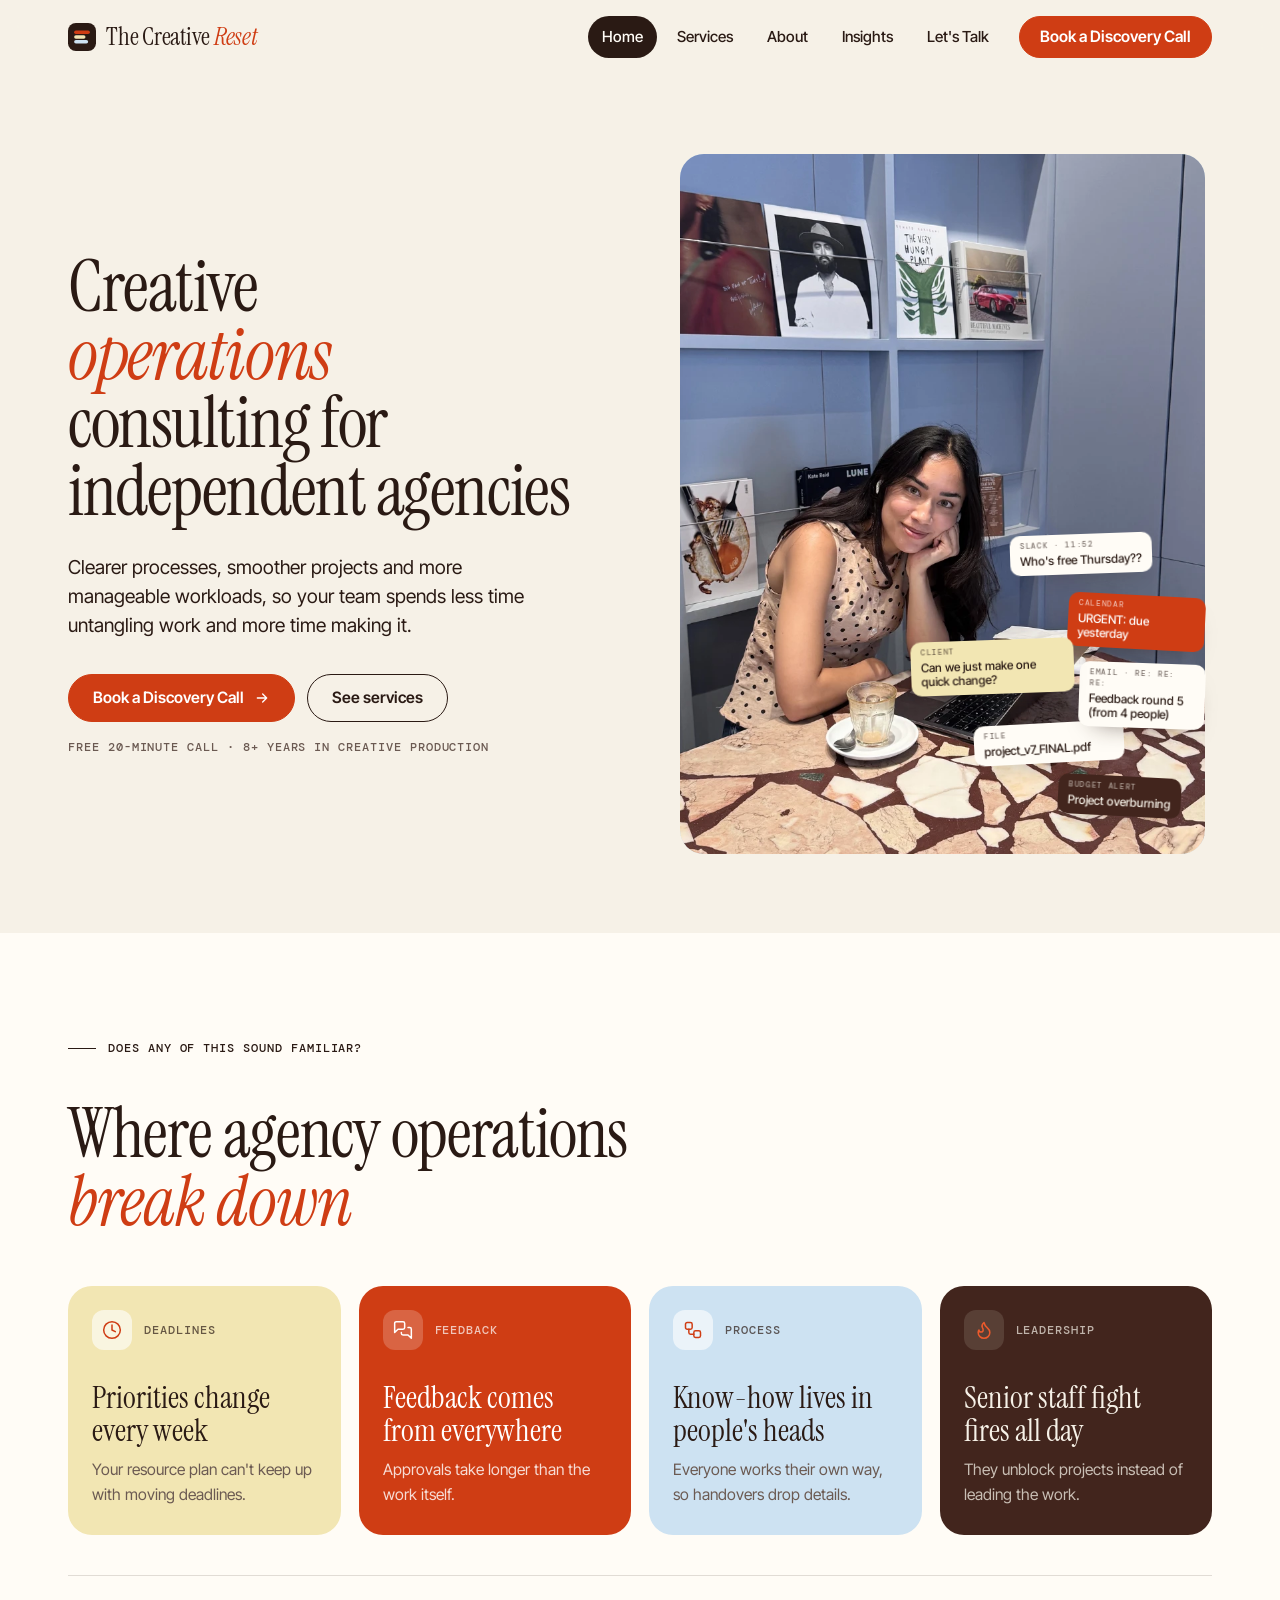
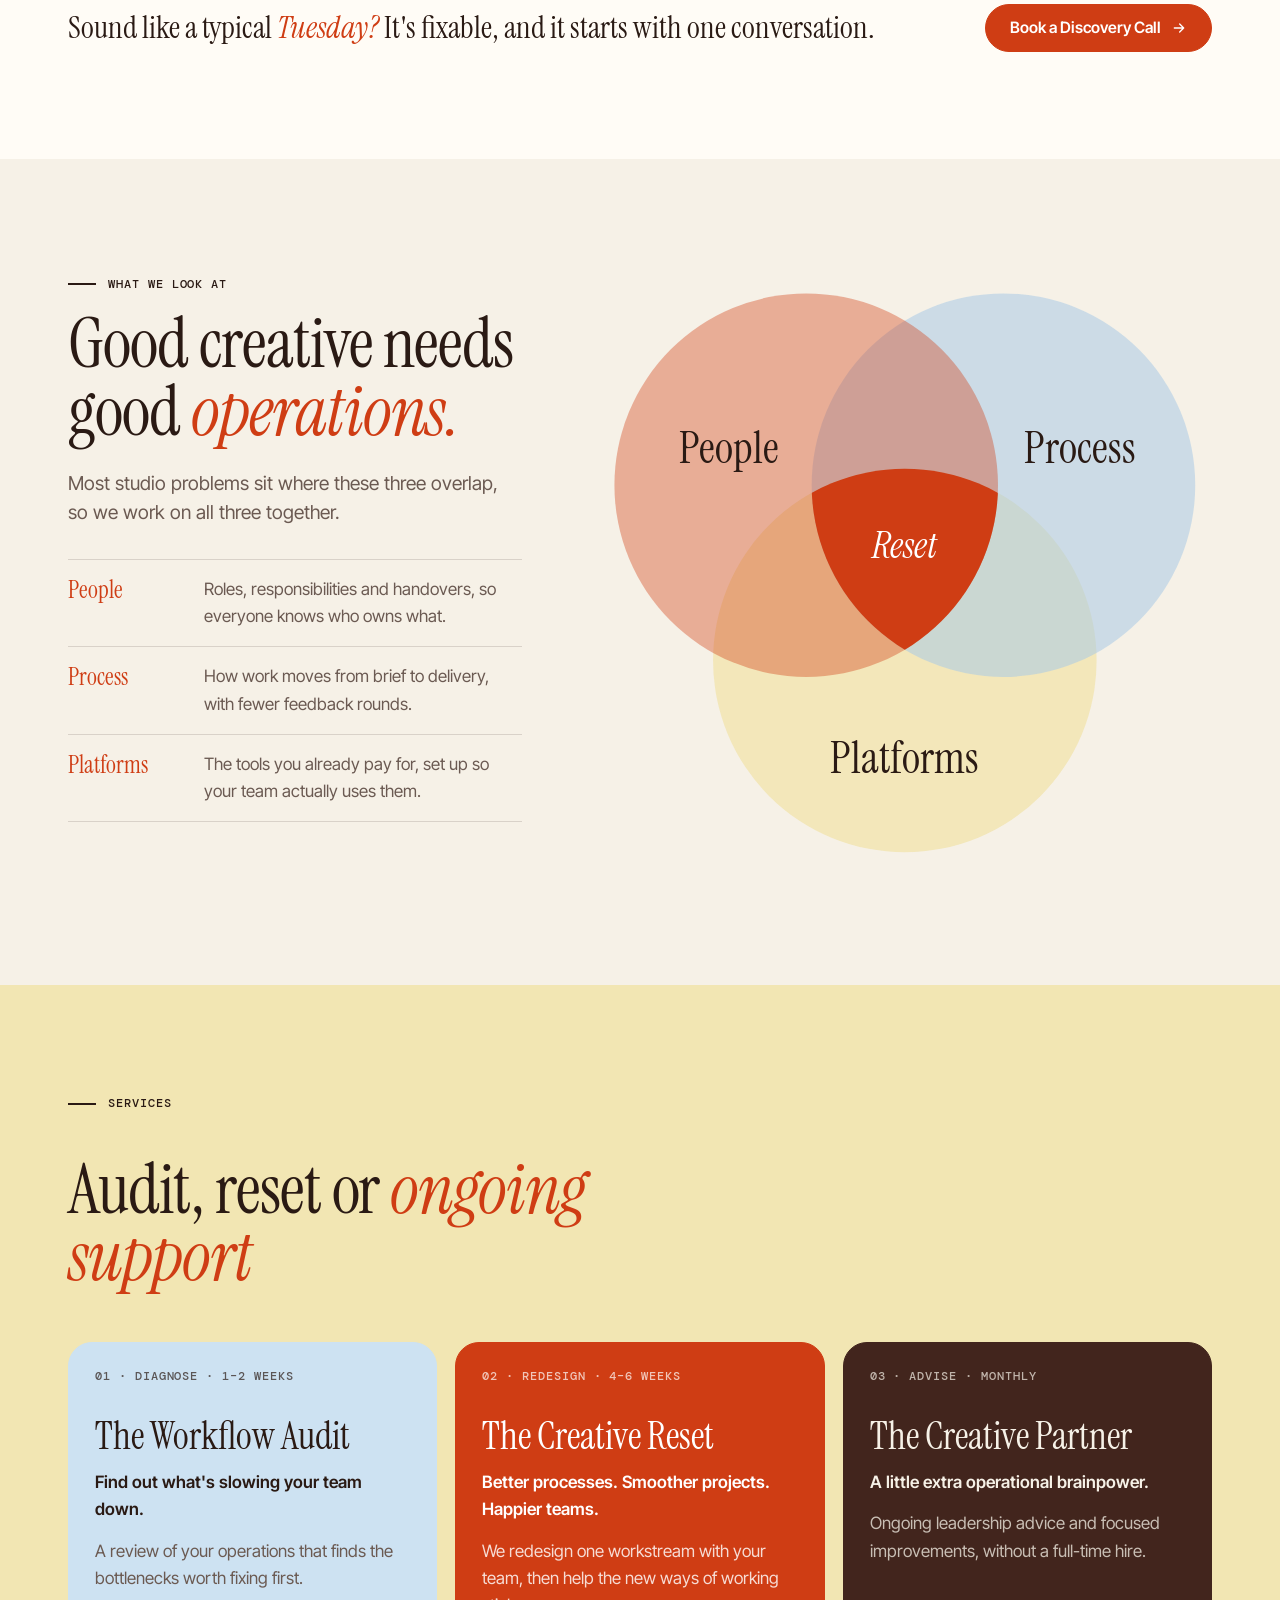
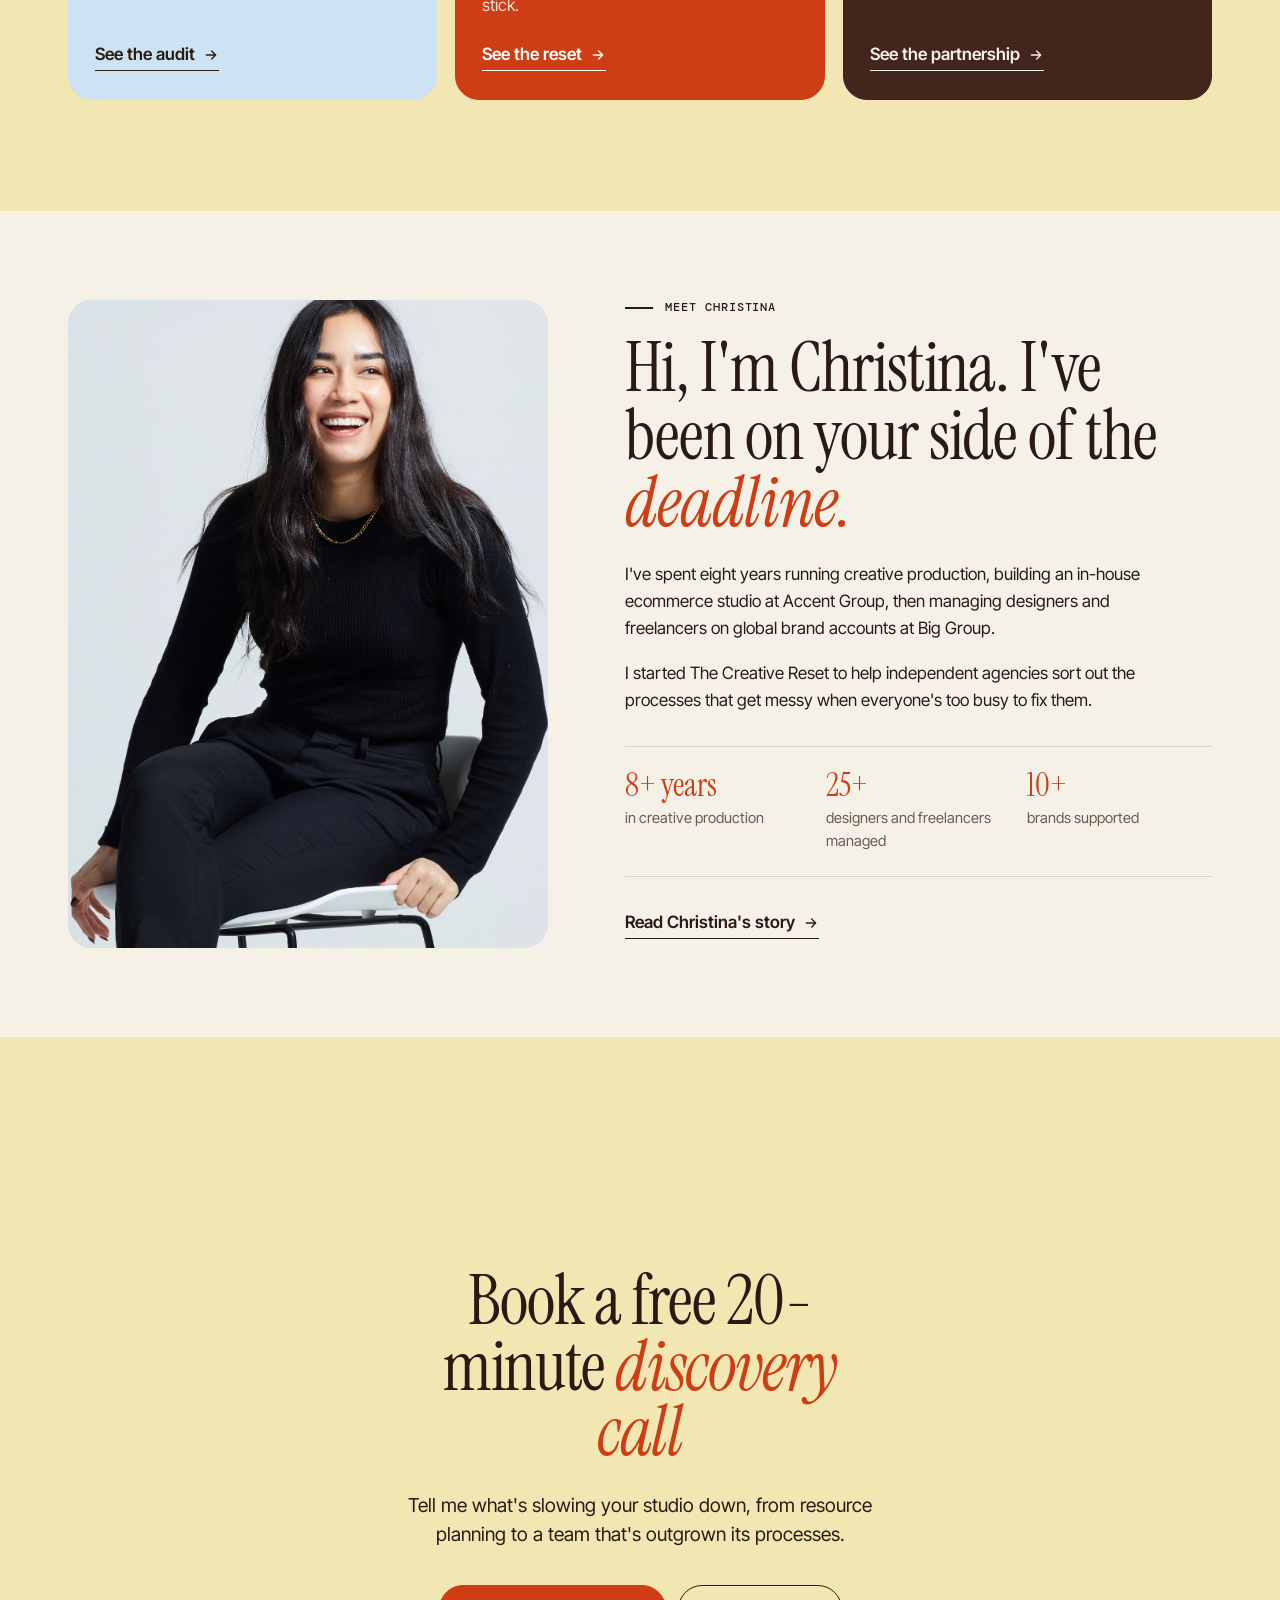
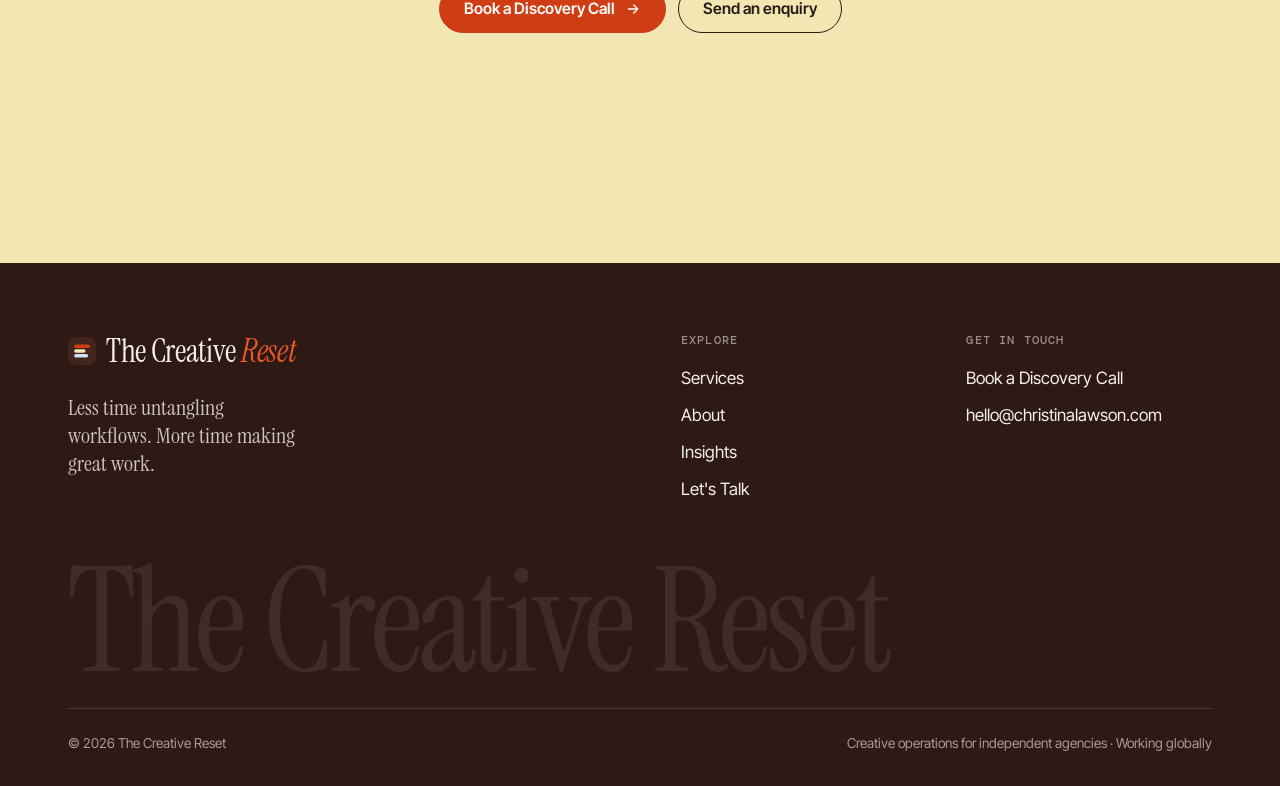
==== index.html @ 6db243b2 "Hero checklist: rows flush with the photo edge, keep sticker colours Co-Authored-By: Claude Opus 5.5" ====
<!doctype html>
<html lang="en-GB">
<head>
<meta charset="utf-8">
<meta name="viewport" content="width=device-width, initial-scale=1">
<title>The Creative Reset · Creative operations consulting</title>
<meta name="description" content="Creative operations and workflow consultancy for independent creative agencies. Less time untangling workflows, more time making great work.">
<link rel="canonical" href="https://christinalawson.com/">
<link rel="icon" href="assets/favicon.svg" type="image/svg+xml">
<link rel="icon" href="favicon-32.png" sizes="32x32" type="image/png">
<link rel="apple-touch-icon" href="apple-touch-icon.png">
<link rel="preconnect" href="https://fonts.googleapis.com">
<link rel="preconnect" href="https://fonts.gstatic.com" crossorigin>
<link rel="stylesheet" href="https://fonts.googleapis.com/css2?family=DM+Mono:wght@500&family=Instrument+Serif:ital@0;1&family=Inter+Tight:wght@400;500;600&display=swap">
<link rel="stylesheet" href="assets/site.css?v=11">
</head>
<body>
<a class="skip" href="#main">Skip to content</a>
<header class="header">
  <div class="wrap header__in">
    <a class="logo" href="index.html" aria-label="The Creative Reset, home"><svg viewBox="0 0 32 32" aria-hidden="true"><rect width="32" height="32" rx="9" fill="#2a1a14"/><rect x="7" y="8.5" width="18" height="4" rx="2" fill="#cf3d14"/><rect x="7" y="14" width="13" height="4" rx="2" fill="#f2e6b3"/><rect x="7" y="19.5" width="16" height="4" rx="2" fill="#cde2f2"/></svg><span>The Creative <em>Reset</em></span></a>
    <button class="menu-btn" type="button" aria-expanded="false" aria-controls="nav">Menu</button>
    <nav class="nav" id="nav" aria-label="Main">
      <a href="index.html" aria-current="page">Home</a><a href="services.html">Services</a><a href="about.html">About</a><a href="insights.html">Insights</a><a href="contact.html">Let's Talk</a>
      <a class="btn btn--primary" href="https://calendar.app.google/vtGY4bUcVqTiZv538" target="_blank" rel="noopener">Book a Discovery Call</a>
    </nav>
  </div>
</header>
<main id="main">
<section class="hp-screen hp-hero">
  <div class="wrap hp-hero__grid">
    <div>
      <h1 class="hp-h1">Creative<br> <em>operations</em><br> consulting for<br> independent agencies</h1>
      <p class="lead">Clearer processes, smoother projects and more manageable workloads, so your team spends less time untangling work and more time making it.</p>
      <div class="btn-row">
        <a class="btn btn--primary" href="https://calendar.app.google/vtGY4bUcVqTiZv538" target="_blank" rel="noopener">Book a Discovery Call <svg viewBox="0 0 24 24" fill="none" stroke="currentColor" stroke-width="2" stroke-linecap="round" stroke-linejoin="round" aria-hidden="true"><path d="M5 12h14M13 6l6 6-6 6"/></svg></a>
        <a class="btn" href="services.html">See services</a>
      </div>
      <p class="hp-fact label">Free 20-minute call · 8+ years in creative production</p>
    </div>
    <div class="pc">
      <p class="sr-only">A pile of messages like "URGENT: due yesterday" and "Project overburning" turns into a checklist: team booked in, one agreed version, one round of feedback, changes scoped, on budget, delivered on time.</p>
      <figure class="hp-photo"><img src="images/christina-cafe.webp" alt="Christina Lawson at a café table with her laptop" width="852" height="1136"></figure>
      <div class="hp-note hp-note--1 hp-note--tomato" style="--r:3deg;--i:1;--k:5" aria-hidden="true"><span class="hp-note__mess"><span class="label">Calendar</span><b>URGENT: due yesterday</b></span><span class="hp-note__tidy"><i><svg viewBox="0 0 24 24" fill="none" stroke="currentColor" stroke-width="2.4" stroke-linecap="round" stroke-linejoin="round" aria-hidden="true"><path d="m6 12 4 4 8-8"/></svg></i><b>Delivered on time</b></span></div>
      <div class="hp-note hp-note--2" style="--r:-2deg;--i:2;--k:0" aria-hidden="true"><span class="hp-note__mess"><span class="label">Slack · 11:52</span><b>Who's free Thursday??</b></span><span class="hp-note__tidy"><i><svg viewBox="0 0 24 24" fill="none" stroke="currentColor" stroke-width="2.4" stroke-linecap="round" stroke-linejoin="round" aria-hidden="true"><path d="m6 12 4 4 8-8"/></svg></i><b>Team booked in</b></span></div>
      <div class="hp-note hp-note--4" style="--r:-3deg;--i:4;--k:1" aria-hidden="true"><span class="hp-note__mess"><span class="label">File</span><b>project_v7_FINAL.pdf</b></span><span class="hp-note__tidy"><i><svg viewBox="0 0 24 24" fill="none" stroke="currentColor" stroke-width="2.4" stroke-linecap="round" stroke-linejoin="round" aria-hidden="true"><path d="m6 12 4 4 8-8"/></svg></i><b>One agreed version</b></span></div>
      <div class="hp-note hp-note--5" style="--r:2deg;--i:5;--k:2" aria-hidden="true"><span class="hp-note__mess"><span class="label">Email · Re: Re: Re:</span><b>Feedback round 5 (from 4 people)</b></span><span class="hp-note__tidy"><i><svg viewBox="0 0 24 24" fill="none" stroke="currentColor" stroke-width="2.4" stroke-linecap="round" stroke-linejoin="round" aria-hidden="true"><path d="m6 12 4 4 8-8"/></svg></i><b>One round of feedback</b></span></div>
      <div class="hp-note hp-note--6 hp-note--butter" style="--r:-2deg;--i:6;--k:3" aria-hidden="true"><span class="hp-note__mess"><span class="label">Client</span><b>Can we just make one quick change?</b></span><span class="hp-note__tidy"><i><svg viewBox="0 0 24 24" fill="none" stroke="currentColor" stroke-width="2.4" stroke-linecap="round" stroke-linejoin="round" aria-hidden="true"><path d="m6 12 4 4 8-8"/></svg></i><b>Changes scoped</b></span></div>
      <div class="hp-note hp-note--7 hp-note--roast" style="--r:3deg;--i:7;--k:4" aria-hidden="true"><span class="hp-note__mess"><span class="label">Budget alert</span><b>Project overburning</b></span><span class="hp-note__tidy"><i><svg viewBox="0 0 24 24" fill="none" stroke="currentColor" stroke-width="2.4" stroke-linecap="round" stroke-linejoin="round" aria-hidden="true"><path d="m6 12 4 4 8-8"/></svg></i><b>On budget</b></span></div>
    </div>
  </div>
</section>

<section class="hp-screen section--paper" id="problems">
  <div class="wrap">
    <div class="section-head">
      <p class="label">Does any of this sound familiar?</p>
      <h2 class="h2">Where agency operations <em>break down</em></h2>
    </div>
    <ul class="swatches">
      <li class="swatch swatch--butter"><div class="swatch__top"><span class="swatch__icon"><svg viewBox="0 0 24 24" fill="none" stroke="currentColor" stroke-width="1.8" stroke-linecap="round" stroke-linejoin="round" aria-hidden="true"><circle cx="12" cy="12" r="10"/><path d="M12 6v6l4 2"/></svg></span><span class="label">Deadlines</span></div><div><h3>Priorities change every week</h3><p>Your resource plan can't keep up with moving deadlines.</p></div></li>
      <li class="swatch swatch--tomato"><div class="swatch__top"><span class="swatch__icon"><svg viewBox="0 0 24 24" fill="none" stroke="currentColor" stroke-width="1.8" stroke-linecap="round" stroke-linejoin="round" aria-hidden="true"><path d="M14 9a2 2 0 0 1-2 2H6l-4 4V4a2 2 0 0 1 2-2h8a2 2 0 0 1 2 2z"/><path d="M18 9h2a2 2 0 0 1 2 2v11l-4-4h-6a2 2 0 0 1-2-2v-1"/></svg></span><span class="label">Feedback</span></div><div><h3>Feedback comes from everywhere</h3><p>Approvals take longer than the work itself.</p></div></li>
      <li class="swatch swatch--sky"><div class="swatch__top"><span class="swatch__icon"><svg viewBox="0 0 24 24" fill="none" stroke="currentColor" stroke-width="1.8" stroke-linecap="round" stroke-linejoin="round" aria-hidden="true"><rect x="3" y="3" width="8" height="8" rx="2"/><path d="M7 11v4a2 2 0 0 0 2 2h4"/><rect x="13" y="13" width="8" height="8" rx="2"/></svg></span><span class="label">Process</span></div><div><h3>Know-how lives in people's heads</h3><p>Everyone works their own way, so handovers drop details.</p></div></li>
      <li class="swatch swatch--roast"><div class="swatch__top"><span class="swatch__icon"><svg viewBox="0 0 24 24" fill="none" stroke="currentColor" stroke-width="1.8" stroke-linecap="round" stroke-linejoin="round" aria-hidden="true"><path d="M8.5 14.5A2.5 2.5 0 0 0 11 12c0-1.38-.5-2-1-3-1.07-2.14-.22-4.05 2-6 .5 2.5 2 4.9 4 6.5 2 1.6 3 3.5 3 5.5a7 7 0 1 1-14 0c0-1.15.43-2.29 1-3a2.5 2.5 0 0 0 2.5 2.5z"/></svg></span><span class="label">Leadership</span></div><div><h3>Senior staff fight fires all day</h3><p>They unblock projects instead of leading the work.</p></div></li>
    </ul>
    <div class="familiar__end">
      <p>Sound like a typical <em>Tuesday?</em> It's fixable, and it starts with one conversation.</p>
      <a class="btn btn--primary" href="https://calendar.app.google/vtGY4bUcVqTiZv538" target="_blank" rel="noopener">Book a Discovery Call <svg viewBox="0 0 24 24" fill="none" stroke="currentColor" stroke-width="2" stroke-linecap="round" stroke-linejoin="round" aria-hidden="true"><path d="M5 12h14M13 6l6 6-6 6"/></svg></a>
    </div>
  </div>
</section>

<section class="hp-screen" id="approach">
  <div class="wrap hp-split">
    <div>
      <p class="label hp-label">What we look at</p>
      <h2 class="h2">Good creative needs good <em>operations.</em></h2>
      <p class="lead muted">Most studio problems sit where these three overlap, so we work on all three together.</p>
      <dl class="pillars">
        <div><dt>People</dt><dd>Roles, responsibilities and handovers, so everyone knows who owns what.</dd></div>
        <div><dt>Process</dt><dd>How work moves from brief to delivery, with fewer feedback rounds.</dd></div>
        <div><dt>Platforms</dt><dd>The tools you already pay for, set up so your team actually uses them.</dd></div>
      </dl>
    </div>
    <figure class="venn">
      <svg viewBox="20 20 560 540" role="img" aria-label="Three overlapping circles, People, Process and Platforms, with Reset where all three meet.">
        <defs>
          <clipPath id="venn-people"><circle cx="210" cy="210" r="175"/></clipPath>
          <clipPath id="venn-process"><circle cx="390" cy="210" r="175"/></clipPath>
        </defs>
        <g class="venn__spin">
          <circle class="venn__platforms" cx="300" cy="370" r="175"/>
          <circle class="venn__process" cx="390" cy="210" r="175"/>
          <circle class="venn__people" cx="210" cy="210" r="175"/>
          <g clip-path="url(#venn-people)"><circle class="venn__middle" cx="300" cy="370" r="175" clip-path="url(#venn-process)"/></g>
        </g>
        <g class="venn__words">
          <text x="140" y="180">People</text>
          <text x="460" y="180">Process</text>
          <text x="300" y="462">Platforms</text>
          <text class="venn__centre" x="300" y="268">Reset</text>
        </g>
      </svg>
    </figure>
  </div>
</section>

<section class="hp-screen section--butter" id="services">
  <div class="wrap">
    <div class="section-head">
      <p class="label">Services</p>
      <h2 class="h2">Audit, reset or <em>ongoing support</em></h2>
    </div>
    <div class="pathway">
      <a class="offer offer--sky" href="services.html#audit">
        <span class="label">01 · Diagnose · 1–2 weeks</span>
        <h3>The Workflow Audit</h3>
        <p class="offer__tag">Find out what's slowing your team down.</p>
        <p>A review of your operations that finds the bottlenecks worth fixing first.</p>
        <span class="link-arrow">See the audit <svg viewBox="0 0 24 24" fill="none" stroke="currentColor" stroke-width="2" stroke-linecap="round" stroke-linejoin="round" aria-hidden="true"><path d="M5 12h14M13 6l6 6-6 6"/></svg></span>
      </a>
      <a class="offer offer--tomato" href="services.html#reset">
        <span class="label">02 · Redesign · 4–6 weeks</span>
        <h3>The Creative Reset</h3>
        <p class="offer__tag">Better processes. Smoother projects. Happier teams.</p>
        <p>We redesign one workstream with your team, then help the new ways of working stick.</p>
        <span class="link-arrow">See the reset <svg viewBox="0 0 24 24" fill="none" stroke="currentColor" stroke-width="2" stroke-linecap="round" stroke-linejoin="round" aria-hidden="true"><path d="M5 12h14M13 6l6 6-6 6"/></svg></span>
      </a>
      <a class="offer offer--roast" href="services.html#partner">
        <span class="label">03 · Advise · Monthly</span>
        <h3>The Creative Partner</h3>
        <p class="offer__tag">A little extra operational brainpower.</p>
        <p>Ongoing leadership advice and focused improvements, without a full-time hire.</p>
        <span class="link-arrow">See the partnership <svg viewBox="0 0 24 24" fill="none" stroke="currentColor" stroke-width="2" stroke-linecap="round" stroke-linejoin="round" aria-hidden="true"><path d="M5 12h14M13 6l6 6-6 6"/></svg></span>
      </a>
    </div>
  </div>
</section>


<section class="hp-screen" id="christina">
  <div class="wrap hp-split hp-split--photo-first">
    <a class="hp-photo hp-photo--link" href="about.html" tabindex="-1" aria-hidden="true">
      <img src="images/christina-about.webp" alt="" width="1331" height="1775" loading="lazy">
    </a>
    <div>
      <p class="label hp-label">Meet Christina</p>
      <h2 class="h2">Hi, I'm Christina. I've been on your side of the <em>deadline.</em></h2>
      <p>I've spent eight years running creative production, building an in-house ecommerce studio at Accent Group, then managing designers and freelancers on global brand accounts at Big Group.</p>
      <p>I started The Creative Reset to help independent agencies sort out the processes that get messy when everyone's too busy to fix them.</p>
      <dl class="hp-facts">
        <div><dt>8+ years</dt><dd>in creative production</dd></div>
        <div><dt>25+</dt><dd>designers and freelancers managed</dd></div>
        <div><dt>10+</dt><dd>brands supported</dd></div>
      </dl>
      <a class="link-arrow" href="about.html">Read Christina's story <svg viewBox="0 0 24 24" fill="none" stroke="currentColor" stroke-width="2" stroke-linecap="round" stroke-linejoin="round" aria-hidden="true"><path d="M5 12h14M13 6l6 6-6 6"/></svg></a>
    </div>
  </div>
</section>

<section class="hp-screen section--butter hp-close" id="book">
  <div class="wrap">
    <h2 class="hp-h1">Book a free 20-minute <em>discovery call</em></h2>
    <p class="lead">Tell me what's slowing your studio down, from resource planning to a team that's outgrown its processes.</p>
    <div class="btn-row">
      <a class="btn btn--primary" href="https://calendar.app.google/vtGY4bUcVqTiZv538" target="_blank" rel="noopener">Book a Discovery Call <svg viewBox="0 0 24 24" fill="none" stroke="currentColor" stroke-width="2" stroke-linecap="round" stroke-linejoin="round" aria-hidden="true"><path d="M5 12h14M13 6l6 6-6 6"/></svg></a>
      <a class="btn" href="contact.html">Send an enquiry</a>
    </div>
  </div>
</section>
</main>
<footer class="footer">
  <div class="wrap">
    <div class="footer__top">
      <div>
        <a class="logo" href="index.html"><svg viewBox="0 0 32 32" aria-hidden="true"><rect width="32" height="32" rx="9" fill="#2a1a14"/><rect x="7" y="8.5" width="18" height="4" rx="2" fill="#cf3d14"/><rect x="7" y="14" width="13" height="4" rx="2" fill="#f2e6b3"/><rect x="7" y="19.5" width="16" height="4" rx="2" fill="#cde2f2"/></svg><span>The Creative <em>Reset</em></span></a>
        <p class="footer__line">Less time untangling workflows. More time making great work.</p>
      </div>
      <div>
        <h2>Explore</h2>
        <ul><li><a href="services.html">Services</a></li><li><a href="about.html">About</a></li><li><a href="insights.html">Insights</a></li><li><a href="contact.html">Let's Talk</a></li></ul>
      </div>
      <div>
        <h2>Get in touch</h2>
        <ul><li><a href="https://calendar.app.google/vtGY4bUcVqTiZv538" target="_blank" rel="noopener">Book a Discovery Call</a></li><li><a href="mailto:hello@christinalawson.com">hello@christinalawson.com</a></li></ul>
      </div>
    </div>
    <p class="footer__big" aria-hidden="true">The Creative Reset</p>
    <div class="footer__base"><span>© <span data-year>2026</span> The Creative Reset</span><span>Creative operations for independent agencies · Working globally</span></div>
  </div>
</footer>
<script src="assets/site.js?v=11"></script>
</body>
</html>
---- assets/site.css ----
/* The Creative Reset: draft styles */

:root {
  --oat: #f6f1e7;
  --paper: #fffcf6;
  --ink: #2a1a14;
  --ink-soft: #6b5a52;
  --roast: #42251d;
  --roast-deep: #2e1914;
  --tomato: #cf3d14;
  --tomato-bright: #ec5a2c;
  --butter: #f2e6b3;
  --sky: #cde2f2;
  --sky-deep: #a9cbe6;
  --line: rgba(42, 26, 20, 0.14);

  --serif: "Instrument Serif", Georgia, serif;
  --sans: "Inter Tight", system-ui, -apple-system, sans-serif;
  --mono: "DM Mono", ui-monospace, monospace;

  --radius: 24px;
  --ease: cubic-bezier(0.22, 1, 0.36, 1);
  --wrap: 1240px;
  --gutter: clamp(20px, 4vw, 48px);
}

*, *::before, *::after { box-sizing: border-box; }
html { scroll-behavior: smooth; -webkit-text-size-adjust: 100%; }
body {
  margin: 0;
  background: var(--oat);
  color: var(--ink);
  font: 400 17px/1.6 var(--sans);
  -webkit-font-smoothing: antialiased;
  overflow-x: hidden;
}
img { max-width: 100%; display: block; }
a { color: inherit; }
h1, h2, h3, h4 { margin: 0; font-weight: 400; }
p { margin: 0 0 1em; }
p:last-child { margin-bottom: 0; }
:focus-visible { outline: 2px solid var(--tomato); outline-offset: 3px; border-radius: 6px; }
@media (prefers-reduced-motion: reduce) {
  html { scroll-behavior: auto; }
  *, *::before, *::after { animation-duration: 0.01ms !important; transition-duration: 0.01ms !important; }
}

.wrap { max-width: var(--wrap); margin: 0 auto; padding: 0 var(--gutter); }
.skip { position: absolute; left: -999px; top: 8px; background: var(--ink); color: var(--paper); padding: 8px 14px; border-radius: 99px; z-index: 100; }
.skip:focus { left: 8px; }

/* Type */
.display { font-family: var(--serif); font-size: clamp(3rem, 8.4vw, 7.6rem); line-height: 0.92; letter-spacing: -0.02em; }
.h2 { font-family: var(--serif); font-size: clamp(2.4rem, 5.4vw, 4.6rem); line-height: 0.98; letter-spacing: -0.015em; }
.h3 { font-family: var(--serif); font-size: clamp(1.7rem, 2.8vw, 2.3rem); line-height: 1.05; }
.display em, .h2 em, .h3 em { font-style: italic; color: var(--tomato); }
.label {
  font: 500 0.74rem/1.3 var(--mono);
  letter-spacing: 0.08em;
  text-transform: uppercase;
}
.lead { font-size: clamp(1.1rem, 1.5vw, 1.3rem); line-height: 1.5; max-width: 40ch; }
.muted { color: var(--ink-soft); }

/* Buttons */
.btn {
  display: inline-flex; align-items: center; gap: 10px;
  padding: 15px 24px; border-radius: 99px;
  font: 600 0.98rem/1 var(--sans); text-decoration: none;
  border: 1.5px solid var(--ink); background: transparent; color: var(--ink);
  cursor: pointer; transition: transform 0.35s var(--ease), background 0.25s, color 0.25s, box-shadow 0.35s var(--ease);
}
.btn:hover { transform: translateY(-2px); }
.btn:active { transform: translateY(0) scale(0.98); }
.btn svg { width: 16px; height: 16px; transition: transform 0.35s var(--ease); }
.btn:hover svg { transform: translateX(3px); }
.btn--primary { background: var(--tomato); border-color: var(--tomato); color: #fff; }
.btn--primary:hover { box-shadow: 0 14px 28px -14px rgba(207, 61, 20, 0.8); }
.btn--dark { background: var(--ink); color: var(--paper); }
.btn--light { border-color: var(--paper); color: var(--paper); }
.btn--light:hover { background: var(--paper); color: var(--ink); }
.btn-row { display: flex; flex-wrap: wrap; gap: 12px; }
.link-arrow { font-weight: 600; text-decoration: none; display: inline-flex; gap: 8px; align-items: center; padding-bottom: 3px; background: linear-gradient(currentColor, currentColor) 0 100% / 100% 1.5px no-repeat; }
.link-arrow:hover, a:hover > .link-arrow { color: var(--tomato); animation: underline 0.5s var(--ease); }
@keyframes underline { from { background-size: 0 1.5px; } }
.link-arrow svg { width: 16px; height: 16px; flex: none; }

/* Ticker */
.ticker { background: var(--roast); color: var(--butter); overflow: hidden; white-space: nowrap; }
.ticker__track { display: inline-flex; gap: 0; padding: 9px 0; animation: ticker 48s linear infinite; }
.ticker__track span { font: 500 0.72rem/1 var(--mono); letter-spacing: 0.1em; text-transform: uppercase; padding: 0 22px; position: relative; }
.ticker__track span::after { content: "✳"; position: absolute; right: -6px; color: var(--tomato-bright); }
.ticker:hover .ticker__track { animation-play-state: paused; }
@keyframes ticker { to { transform: translateX(-50%); } }

/* Header */
.header { position: sticky; top: 0; z-index: 50; background: rgba(246, 241, 231, 0.86); backdrop-filter: blur(14px); -webkit-backdrop-filter: blur(14px); border-bottom: 1px solid transparent; transition: border-color 0.3s; }
.header.is-scrolled { border-color: var(--line); }
.header__in { display: flex; align-items: center; justify-content: space-between; gap: 24px; height: 74px; }
.logo { display: inline-flex; align-items: center; gap: 10px; text-decoration: none; font: 400 1.55rem/1 var(--serif); letter-spacing: -0.01em; white-space: nowrap; }
.logo em { color: var(--tomato); }
.logo svg { width: 28px; height: 28px; flex: none; }
/* On hover the shorter bars slide out to full length, so the stack lines up */
.logo svg rect + rect { transform-box: fill-box; transform-origin: left; transition: transform 0.6s var(--ease); }
.logo:hover svg rect:nth-child(3) { transform: scaleX(1.385); }
.logo:hover svg rect:nth-child(4) { transform: scaleX(1.125); }
.nav { display: flex; align-items: center; gap: 6px; }
.nav a:not(.btn) { text-decoration: none; font-weight: 500; font-size: 0.95rem; padding: 9px 14px; border-radius: 99px; transition: background 0.2s; }
.nav a:not(.btn):hover { background: rgba(42, 26, 20, 0.06); }
.nav a[aria-current="page"] { background: var(--ink); color: var(--paper); }
.nav .btn { margin-left: 10px; padding: 12px 20px; }
.menu-btn { display: none; background: none; border: 1.5px solid var(--ink); border-radius: 99px; padding: 10px 16px; font: 600 0.9rem/1 var(--sans); color: var(--ink); cursor: pointer; }

@media (max-width: 900px) {
  .menu-btn { display: inline-flex; }
  .nav {
    position: fixed; inset: 74px 0 auto 0; height: calc(100svh - 74px); overflow-y: auto; flex-direction: column; align-items: stretch; gap: 4px;
    background: var(--oat); padding: 16px var(--gutter) 28px; border-bottom: 1px solid var(--line);
    transform: translateY(-12px); opacity: 0; visibility: hidden; transition: 0.35s var(--ease);
  }
  .nav.is-open { transform: none; opacity: 1; visibility: visible; }
  .nav a:not(.btn) { font: 400 2rem/1.1 var(--serif); padding: 10px 0; border-radius: 0; border-bottom: 1px solid var(--line); }
  .nav a[aria-current="page"] { background: none; color: var(--tomato); }
  .nav .btn { margin: 16px 0 0; justify-content: center; }
}

/* Sections */
.section { padding: clamp(80px, 11vw, 150px) 0; }
.section--tight { padding: clamp(56px, 7vw, 96px) 0; }
.section--paper { background: var(--paper); }
.section--butter { background: var(--butter); }
.section--sky { background: var(--sky); }
.section--roast { background: var(--roast); color: var(--oat); }
.section--roast .muted { color: rgba(246, 241, 231, 0.72); }
.section--roast .h2 em, .section--roast .display em { color: var(--tomato-bright); }
.section-head { display: grid; grid-template-columns: minmax(0, 1.25fr) minmax(0, 1fr); gap: 32px 64px; align-items: end; margin-bottom: clamp(44px, 6vw, 72px); }
.section-head .label { grid-column: 1 / -1; display: flex; align-items: center; gap: 12px; }
.section-head .label::before { content: ""; width: 28px; height: 1.5px; background: currentColor; }
@media (max-width: 900px) { .section-head { grid-template-columns: 1fr; } }

/* Reveal on scroll */
.js .reveal { opacity: 0; transform: translateY(28px); transition: opacity 0.9s var(--ease), transform 0.9s var(--ease); transition-delay: var(--d, 0s); }
.js .reveal.is-in { opacity: 1; transform: none; }

/* Home: one section per screen */
.hp-screen { min-height: calc(100svh - 74px); padding: clamp(56px, 6vw, 96px) 0; display: flex; flex-direction: column; justify-content: center; }
.hp-screen > .wrap { width: 100%; }
.hp-screen .section-head { margin-bottom: clamp(32px, 4vw, 52px); }
.hp-h1 { font-family: var(--serif); font-size: clamp(2.8rem, 5.4vw, 5.2rem); line-height: 0.95; letter-spacing: -0.02em; max-width: 14ch; margin-bottom: 28px; }
.hp-h1 em { font-style: italic; color: var(--tomato); }
.hp-hero { min-height: calc(100svh - 104px); padding: clamp(32px, 4vw, 56px) 0; }
.hp-hero__grid { display: grid; grid-template-columns: minmax(0, 1fr) minmax(0, 1fr); gap: clamp(32px, 5vw, 80px); align-items: center; }
/* The hero headline breaks after "Creative", "operations" and "consulting for"; "agencies" wraps on narrow columns */
.hp-hero .hp-h1 { font-size: clamp(2.8rem, 5.6vw, 5.4rem); max-width: none; }
.hp-hero .lead { max-width: 44ch; margin-bottom: 34px; }
.hp-fact { margin-top: 18px; color: var(--ink-soft); }
.hp-label { display: flex; align-items: center; gap: 12px; margin-bottom: 18px; }
.hp-label::before { content: ""; width: 28px; height: 1.5px; background: currentColor; }

/* Hero: photograph with the stickers on it */
.pc { position: relative; justify-self: center; padding: 28px 0; max-width: 100%; }
/* The box is exactly the photo's width, so the checklist can sit flush with its right edge */
.pc { width: min(100%, calc((100svh - 200px) * 0.75)); }
.pc .hp-photo { height: auto; width: 100%; aspect-ratio: 3 / 4; }
/* The "typical Tuesday" stickers stick on around the laptop and drift. Then .pc gets .is-done:
   one by one they slide into a level checklist, each turned into a positive. */
.hp-note {
  position: absolute; z-index: 2; left: var(--x); top: var(--y); display: grid; max-width: 31%;
  padding: 6px 10px 7px; border-radius: 10px; background: var(--paper); box-shadow: 0 12px 24px -16px rgba(42, 26, 20, 0.6);
  transform: rotate(var(--r, 0deg));
  animation: stick 0.7s var(--ease) both, drift 4s ease-in-out infinite;
  animation-delay: calc(0.3s + var(--i) * 0.12s), calc(var(--i) * -0.6s);
  transition: left 0.8s var(--ease), top 0.8s var(--ease), transform 0.8s var(--ease), background-color 0.5s, color 0.5s;
  transition-delay: calc(var(--k) * 0.14s);
}
@keyframes stick { from { opacity: 0; transform: translateY(-14px) rotate(calc(var(--r, 0deg) + 8deg)) scale(0.96); } }
@keyframes drift { 50% { translate: 0 -5px; } }
.hp-note > span { grid-area: 1 / 1; transition: opacity 0.3s; }
.hp-note .label { display: block; font-size: 0.52rem; opacity: 0.6; margin-bottom: 2px; }
.hp-note b { display: block; font-weight: 500; font-size: 0.74rem; line-height: 1.2; }
.hp-note__tidy { display: flex; align-items: center; gap: 8px; opacity: 0; }
.hp-note__tidy i { flex: none; width: 20px; height: 20px; border-radius: 50%; display: grid; place-items: center; background: var(--tomato); color: #fff; }
.hp-note__tidy svg { width: 12px; height: 12px; }
.hp-note--butter { background: var(--butter); }
.hp-note--tomato { background: var(--tomato); color: #fff; }
.hp-note--roast { background: var(--roast); color: var(--oat); }
.pc.is-done .hp-note { --w: 36%; --x: calc(100% - var(--w)); --y: calc(50% + var(--k) * 7%); width: var(--w); border-radius: 10px 0 0 10px; max-width: none; height: 34px; overflow: hidden; align-content: center; transform: none; animation: none; }
.pc.is-done .hp-note__mess { opacity: 0; }
/* Rows keep their sticker colour; on the orange one the tick circle turns white */
.hp-note--tomato .hp-note__tidy i { background: #fff; color: var(--tomato); }
.pc.is-done .hp-note__tidy { opacity: 1; transition-delay: calc(var(--k) * 0.14s + 0.45s); }
@media (prefers-reduced-motion: reduce) { .hp-note { animation: none; } }
/* A tight cluster on and around the laptop (bottom right of the photo), clear of the face */
.hp-note--2 { --x: 63%; --y: 54%; }
.hp-note--1 { --x: 74%; --y: 62%; }
.hp-note--6 { --x: 44%; --y: 68%; }
.hp-note--5 { --x: 76%; --y: 71%; }
.hp-note--4 { --x: 56%; --y: 79%; }
.hp-note--7 { --x: 72%; --y: 86%; }
@media (max-width: 1240px) {
  .hp-note { padding: 5px 9px 6px; }
  .hp-note b { font-size: 0.7rem; }
  .hp-note--1 { --x: 77%; }
  .hp-note--4 { --x: 50%; --y: 80%; }
  .hp-note--7 { --y: 88%; }
  .pc.is-done .hp-note { --w: 39%; }
}
@media (max-width: 600px) {
  /* All six stay on phones: smaller, spread over the lower half of the photo */
  .hp-note { max-width: 46%; padding: 4px 8px 5px; border-radius: 8px; }
  .hp-note .label { font-size: 0.48rem; }
  .hp-note b { font-size: 0.64rem; }
  .hp-note--2 { --x: 53%; --y: 53%; }
  .hp-note--1 { --x: 58%; --y: 61.5%; }
  .hp-note--6 { --x: 6%; --y: 64%; }
  .hp-note--5 { --x: 50%; --y: 71%; }
  .hp-note--4 { --x: 10%; --y: 78%; }
  .hp-note--7 { --x: 56%; --y: 84%; }
  .pc.is-done .hp-note { --w: 45%; --y: calc(49% + var(--k) * 7.6%); height: 28px; border-radius: 8px 0 0 8px; }
  .hp-note__tidy { gap: 6px; }
  .hp-note__tidy i { width: 17px; height: 17px; }
  .hp-note__tidy svg { width: 10px; height: 10px; }
}
@media (max-width: 960px) {
  .pc { padding: 24px 0; justify-self: start; min-width: 0; width: 100%; max-width: 460px; }
  .pc .hp-photo { height: auto; width: 100%; }
}

/* Where operations break down: colour cards */
.swatches { list-style: none; margin: 0; padding: 0; display: grid; grid-template-columns: repeat(4, minmax(0, 1fr)); gap: 18px; }
.swatch { border-radius: var(--radius); padding: 24px 24px 28px; min-height: 240px; display: flex; flex-direction: column; justify-content: space-between; gap: 32px; }
.swatch__top { display: flex; align-items: center; gap: 12px; }
.swatch__top .label { opacity: 0.7; }
.swatch__icon { flex: none; width: 40px; height: 40px; border-radius: 12px; display: grid; place-items: center; background: rgba(255, 255, 255, 0.6); color: var(--tomato); }
.swatch__icon svg { width: 20px; height: 20px; }
.swatch h3 { font: 400 clamp(1.8rem, 2.4vw, 2.2rem)/1.05 var(--serif); margin-bottom: 10px; }
.swatch p { margin: 0; font-size: 0.98rem; color: var(--ink-soft); }
.swatch--butter { background: var(--butter); }
.swatch--sky { background: var(--sky); }
.swatch--tomato { background: var(--tomato); color: #fff; }
.swatch--roast { background: var(--roast); color: var(--oat); }
.swatch--tomato p { color: rgba(255, 255, 255, 0.82); }
.swatch--roast p { color: rgba(246, 241, 231, 0.75); }
.swatch--tomato .swatch__icon { background: rgba(255, 255, 255, 0.2); color: #fff; }
.swatch--roast .swatch__icon { background: rgba(246, 241, 231, 0.12); color: var(--tomato-bright); }
.familiar__end { display: flex; flex-wrap: wrap; align-items: center; justify-content: space-between; gap: 20px; margin-top: 40px; padding-top: 28px; border-top: 1px solid var(--line); }
.familiar__end p { font: 400 clamp(1.6rem, 2.4vw, 2rem)/1.2 var(--serif); margin: 0; }
.familiar__end em { font-style: italic; color: var(--tomato); }

/* What we look at: see-through brand tints, so the overlaps blend naturally,
   with the centre in solid tomato. On arrival the diagram turns and grows into place. */
#approach .hp-split { grid-template-columns: minmax(0, 0.85fr) minmax(0, 1.15fr); }
.venn { margin: 0; justify-self: center; width: min(100%, 680px, calc(72svh * 1.04)); }
.venn svg { width: 100%; height: auto; display: block; overflow: visible; }
.venn__people { fill: var(--tomato); fill-opacity: 0.38; }
.venn__process { fill: var(--sky-deep); fill-opacity: 0.55; }
.venn__platforms { fill: var(--butter); fill-opacity: 0.85; }
.venn__middle { fill: var(--tomato); }
.venn__spin { transform-origin: 300px 263px; transition: transform 1.3s var(--ease); }
.venn text { font: 400 40px var(--serif); fill: var(--ink); text-anchor: middle; dominant-baseline: middle; pointer-events: none; }
.venn .venn__centre { font-style: italic; font-size: 34px; fill: #fff; }
.venn__words { transition: opacity 0.6s var(--ease) 0.9s; }
.js .venn:not(.is-in) .venn__spin { transform: rotate(-120deg) scale(0.6); }
.js .venn:not(.is-in) .venn__words { opacity: 0; }
.pillars { margin: 32px 0 0; border-top: 1px solid var(--line); }
.pillars div { display: grid; grid-template-columns: 120px minmax(0, 1fr); gap: 16px; padding: 16px 0; border-bottom: 1px solid var(--line); }
.pillars dt { font: 400 1.5rem/1.2 var(--serif); color: var(--tomato); }
.pillars dd { margin: 0; color: var(--ink-soft); }
@media (max-width: 960px) { #approach .hp-split { grid-template-columns: 1fr; } .venn { width: min(100%, 480px); justify-self: start; } }
@media (max-width: 520px) { .pillars div { grid-template-columns: 1fr; gap: 4px; } }

/* Services: three cards, the flagship in the middle */
.pathway { display: grid; grid-template-columns: repeat(3, minmax(0, 1fr)); gap: 18px; }
.offer {
  display: flex; flex-direction: column; gap: 14px; min-height: 280px;
  padding: 26px 26px 28px; border-radius: var(--radius); background: var(--paper);
  border: 1px solid var(--line); text-decoration: none;
  transition: transform 0.35s var(--ease), box-shadow 0.35s var(--ease);
}
.offer:hover { transform: translateY(-2px); box-shadow: 0 24px 44px -32px rgba(42, 26, 20, 0.55); }
.offer .label { opacity: 0.7; }
.offer h3 { font: 400 clamp(2rem, 3vw, 2.5rem)/1 var(--serif); margin-top: 18px; }
.offer p { margin: 0; color: var(--ink-soft); }
.offer .offer__tag { font-weight: 600; color: inherit; }
.offer .link-arrow { align-self: flex-start; margin-top: auto; padding-top: 8px; }
.offer--sky { background: var(--sky); border-color: var(--sky); }
.offer--tomato { background: var(--tomato); color: #fff; border-color: var(--tomato); }
.offer--roast { background: var(--roast); color: var(--oat); border-color: var(--roast); }
.offer--tomato p:not(.offer__tag) { color: rgba(255, 255, 255, 0.82); }
.offer--roast p:not(.offer__tag) { color: rgba(246, 241, 231, 0.75); }
.offer--tomato:hover > .link-arrow { color: #fff; }
.offer--roast:hover > .link-arrow { color: var(--tomato-bright); }

/* How we work together (services): a six-week timeline */
.timeline { position: relative; list-style: none; margin: 0; padding: 44px 0 0; display: grid; grid-template-columns: repeat(4, minmax(0, 1fr)); gap: 28px; }
.timeline::before { content: ""; position: absolute; top: 9px; left: 0; right: 0; height: 2px; background: var(--tomato-bright); }
.timeline li { position: relative; display: grid; gap: 8px; align-content: start; }
.timeline li::before { content: ""; position: absolute; top: -44px; left: 0; width: 20px; height: 20px; border-radius: 50%; background: var(--roast); border: 2px solid var(--tomato-bright); }
.timeline li:last-child::before { background: var(--tomato-bright); }
.timeline .label { color: var(--tomato-bright); }
.timeline h3 { font: 400 clamp(2rem, 3vw, 2.6rem)/1 var(--serif); }
.timeline p { margin: 0; color: rgba(246, 241, 231, 0.72); max-width: 30ch; }
.timeline .timeline__out { margin-top: 6px; padding-top: 12px; border-top: 1px solid rgba(246, 241, 231, 0.18); color: var(--oat); font-weight: 500; font-size: 0.95rem; }

/* The timeline on a light background (the Reset on Services) */
.section--butter .timeline::before { background: var(--tomato); }
.section--butter .timeline li::before { background: var(--butter); border-color: var(--tomato); }
.section--butter .timeline li:last-child::before { background: var(--tomato); }
.section--butter .timeline .label { color: var(--tomato); }
.section--butter .timeline p { color: var(--ink-soft); }

/* Meet Christina */
.hp-split { display: grid; grid-template-columns: minmax(0, 1.1fr) minmax(0, 0.9fr); gap: clamp(36px, 6vw, 96px); align-items: start; }
.hp-split--photo-first { grid-template-columns: minmax(0, 0.9fr) minmax(0, 1.1fr); }
.hp-split .h2 { margin-bottom: 24px; }
.hp-split p { max-width: 52ch; }
/* The scale crops the white corners baked into the photo file */
.hp-photo { position: relative; display: block; margin: 0; overflow: hidden; border-radius: var(--radius); background: var(--sky); height: min(72svh, 680px); aspect-ratio: 3 / 4; max-width: 100%; justify-self: center; }
.hp-photo img { width: 100%; height: 100%; max-width: none; object-fit: cover; transform: scale(1.08); transition: transform 0.6s var(--ease); }
.hp-photo--link:hover img { transform: scale(1.105); }
.hp-facts { display: grid; grid-template-columns: repeat(3, minmax(0, 1fr)); gap: 16px; margin: 32px 0; padding: 22px 0; border-top: 1px solid var(--line); border-bottom: 1px solid var(--line); }
.hp-facts dt { font: 400 2rem/1 var(--serif); color: var(--tomato); margin-bottom: 6px; }
.hp-facts dd { margin: 0; font-size: 0.92rem; color: var(--ink-soft); }

.hp-close { text-align: center; }
.hp-close .hp-h1 { margin: 0 auto 26px; }
.hp-close .lead { max-width: 46ch; margin: 0 auto 36px; }
.hp-close .btn-row { justify-content: center; }

@media (max-width: 1080px) { .swatches { grid-template-columns: repeat(2, minmax(0, 1fr)); } .swatch { min-height: 200px; } }
@media (max-width: 960px) {
  .hp-hero__grid, .hp-split, .hp-split--photo-first { grid-template-columns: 1fr; }
    .pathway { grid-template-columns: 1fr; max-width: 560px; }
  .hp-photo { height: auto; width: 100%; max-width: 460px; justify-self: start; }
  .hp-split--photo-first > .hp-photo { order: 1; }
}
@media (max-width: 900px) {
  .timeline { grid-template-columns: 1fr; padding: 0 0 0 40px; gap: 34px; }
  .timeline::before { top: 0; bottom: 0; left: 9px; right: auto; width: 2px; height: auto; }
  .timeline li::before { top: 2px; left: -40px; }
}
@media (max-width: 600px) {
  .swatches { grid-template-columns: 1fr; }
  .swatch { min-height: 0; }
  .hp-screen .btn-row .btn, .familiar__end .btn { width: 100%; justify-content: center; }
  .hp-facts { grid-template-columns: 1fr; }
}


/* Closing call to action */
.cta { text-align: center; }
.cta .display { font-size: clamp(2.8rem, 7vw, 6.4rem); margin: 18px auto 26px; max-width: 13ch; }
.cta p { max-width: 54ch; margin: 0 auto 36px; }
.cta .btn-row { justify-content: center; }

/* Footer */
.footer { background: var(--roast-deep); color: var(--oat); padding: 72px 0 32px; }
.footer__top { display: grid; grid-template-columns: minmax(0, 1.4fr) repeat(2, minmax(0, 0.6fr)); gap: 40px; padding-bottom: 56px; }
.footer .logo { font-size: 2rem; }
.footer .logo em { color: var(--tomato-bright); }
.footer .logo svg rect:first-child { fill: var(--roast); }
.footer__line { font: 400 1.4rem/1.25 var(--serif); margin-top: 20px; max-width: 24ch; color: rgba(246, 241, 231, 0.8); }
.footer h2 { font: 500 0.72rem/1 var(--mono); letter-spacing: 0.1em; text-transform: uppercase; margin-bottom: 18px; color: rgba(246, 241, 231, 0.55); }
.footer ul { list-style: none; margin: 0; padding: 0; display: grid; gap: 10px; }
.footer a { text-decoration: none; }
.footer a:hover { color: var(--tomato-bright); }
.footer__big { font: 400 clamp(3rem, 11.4vw, 9.8rem)/0.85 var(--serif); letter-spacing: -0.03em; color: rgba(246, 241, 231, 0.09); white-space: nowrap; overflow: hidden; margin: 0 0 24px; }
.footer__base { display: flex; justify-content: space-between; flex-wrap: wrap; gap: 12px; padding-top: 24px; border-top: 1px solid rgba(246, 241, 231, 0.15); font-size: 0.85rem; color: rgba(246, 241, 231, 0.6); }
@media (max-width: 900px) { .footer__top { grid-template-columns: 1fr 1fr; } .footer__top > :first-child { grid-column: 1 / -1; } }

/* Inner page hero */
.page-hero { padding: clamp(56px, 8vw, 110px) 0 clamp(48px, 6vw, 80px); }
.page-hero .label { display: inline-flex; align-items: center; gap: 12px; margin-bottom: 26px; }
.page-hero .label::before { content: ""; width: 28px; height: 1.5px; background: currentColor; }
.page-hero .display { max-width: 12ch; margin-bottom: 30px; }
.page-hero__grid { display: grid; grid-template-columns: minmax(0, 1.3fr) minmax(0, 1fr); gap: 32px 64px; align-items: end; }
@media (max-width: 900px) { .page-hero__grid { grid-template-columns: 1fr; } }

/* Services: an overview of the three, then one section each with the same layout */
.svc-overview__title { margin: clamp(48px, 6vw, 80px) 0 22px; font: 400 clamp(1.8rem, 2.8vw, 2.4rem)/1.05 var(--serif); }
.svc-overview__title em { font-style: italic; color: var(--tomato); }
.svc { scroll-margin-top: 90px; }
.svc__grid { display: grid; grid-template-columns: minmax(0, 0.9fr) minmax(0, 1.1fr); gap: clamp(36px, 6vw, 96px); align-items: center; }
.svc__intro .h2 { margin: 14px 0 10px; }
.svc__tag { font: italic 400 1.5rem/1.2 var(--serif); margin-bottom: 18px; }
.svc__intro > p:not(.label):not(.svc__tag) { max-width: 46ch; margin-bottom: 28px; }
.svc__lists { display: grid; gap: 32px; }
.svc__num { display: block; font: 400 clamp(4.5rem, 8vw, 7rem)/0.8 var(--serif); color: var(--tomato); margin-bottom: 20px; }
.section--roast .svc__num { color: var(--tomato-bright); }
/* Icon tiles for what each service covers */
.tiles { list-style: none; margin: 0; padding: 0; display: grid; grid-template-columns: repeat(2, minmax(0, 1fr)); gap: 12px; }
.tiles li { display: flex; align-items: flex-start; gap: 14px; padding: 16px; border-radius: 16px; background: var(--paper); transition: transform 0.35s var(--ease), box-shadow 0.35s var(--ease); }
.tiles li:hover { transform: translateY(-2px); box-shadow: 0 18px 34px -26px rgba(42, 26, 20, 0.55); }
.tiles li:last-child:nth-child(odd) { grid-column: 1 / -1; }
.tiles--stack { grid-template-columns: 1fr; }
.section--paper .tiles li { background: var(--oat); }
.section--butter .tiles li { background: var(--oat); }
.section--roast .tiles li { background: rgba(246, 241, 231, 0.07); }
.tiles i { flex: none; width: 40px; height: 40px; border-radius: 12px; display: grid; place-items: center; background: rgba(207, 61, 20, 0.1); color: var(--tomato); }
.section--roast .tiles i { background: rgba(236, 90, 44, 0.18); color: var(--tomato-bright); }
.tiles svg { width: 20px; height: 20px; }
.tiles b { display: block; font-weight: 600; font-size: 0.98rem; line-height: 1.25; padding-top: 2px; }
.tiles span { display: block; margin-top: 3px; font-size: 0.9rem; color: var(--ink-soft); }
.section--roast .tiles span { color: rgba(246, 241, 231, 0.7); }
/* What you get: a coloured card */
.svc__get { padding: 24px 26px 26px; border-radius: var(--radius); background: var(--sky); }
.svc__get .svc__h { border-color: rgba(42, 26, 20, 0.15); }
#audit .svc__get { background: var(--roast); color: var(--oat); }
#audit .svc__get .svc__h { border-color: rgba(246, 241, 231, 0.2); }
.svc__get .checks { grid-template-columns: repeat(2, minmax(0, 1fr)); column-gap: 28px; }
.section--roast .svc__get { background: var(--tomato); color: #fff; }
.section--roast .svc__get .svc__h { border-color: rgba(255, 255, 255, 0.3); }
.section--roast .svc__get .checks li::before { background-color: var(--roast); }
.svc__note { margin: -6px 0 14px; font-size: 0.92rem; color: var(--ink-soft); }
.section--roast .svc__note { color: rgba(246, 241, 231, 0.7); }
/* The scope boundary under each service */
.svc__out { display: flex; flex-wrap: wrap; align-items: baseline; gap: 6px 14px; margin: 0; font-size: 0.92rem; color: var(--ink-soft); }
.svc__out .label { color: var(--tomato); }
.section--roast .svc__out { color: rgba(246, 241, 231, 0.7); }
.section--roast .svc__out .label { color: var(--tomato-bright); }
/* In and out of scope */
.scope { display: grid; grid-template-columns: repeat(2, minmax(0, 1fr)); gap: 32px 56px; }
.checks.checks--no li::before { background: var(--ink-soft) url("data:image/svg+xml,%3Csvg xmlns='http://www.w3.org/2000/svg' viewBox='0 0 24 24' fill='none' stroke='white' stroke-width='3' stroke-linecap='round'%3E%3Cpath d='M8 8l8 8M16 8l-8 8'/%3E%3C/svg%3E") center / 12px no-repeat; }
@media (max-width: 600px) { .scope { grid-template-columns: 1fr; } }
/* Service icons on the overview cards */
.offer__icon { display: grid; place-items: center; width: 44px; height: 44px; border-radius: 12px; background: rgba(255, 255, 255, 0.55); color: var(--tomato); }
.offer__icon svg { width: 22px; height: 22px; }
.offer--tomato .offer__icon { background: rgba(255, 255, 255, 0.2); color: #fff; }
.offer--roast .offer__icon { background: rgba(246, 241, 231, 0.12); color: var(--tomato-bright); }
.svc__h { font: 500 0.74rem/1.3 var(--mono); letter-spacing: 0.08em; text-transform: uppercase; margin-bottom: 18px; padding-bottom: 12px; border-bottom: 1px solid var(--line); }
.svc__steps { margin-top: clamp(56px, 7vw, 88px); }
.section--roast .svc__h, .section--roast .facts, .section--roast .facts div { border-color: rgba(246, 241, 231, 0.2); }
.section--roast .facts dt { color: rgba(246, 241, 231, 0.6); }
.facts { margin: 0 0 28px; border-top: 1px solid var(--line); }
.facts div { display: grid; grid-template-columns: 110px minmax(0, 1fr); gap: 16px; padding: 14px 0; border-bottom: 1px solid var(--line); }
.facts dt { font: 500 0.72rem/1.8 var(--mono); letter-spacing: 0.08em; text-transform: uppercase; color: var(--ink-soft); }
.facts dd { margin: 0; font-weight: 500; }
.checks { list-style: none; margin: 0; padding: 0; display: grid; gap: 12px; }
.checks li { display: grid; grid-template-columns: 26px minmax(0, 1fr); gap: 12px; }
.checks li::before { content: ""; width: 22px; height: 22px; margin-top: 2px; border-radius: 50%; background: var(--tomato) url("data:image/svg+xml,%3Csvg xmlns='http://www.w3.org/2000/svg' viewBox='0 0 24 24' fill='none' stroke='white' stroke-width='3' stroke-linecap='round' stroke-linejoin='round'%3E%3Cpath d='m6 12 4 4 8-8'/%3E%3C/svg%3E") center / 14px no-repeat; }
.checks strong { font-weight: 600; }
/* Compact spacing so each service fits on one laptop screen */
.section.svc { padding: clamp(48px, 5.5vw, 76px) 0; }
.svc .svc__num { font-size: clamp(3.2rem, 5vw, 4.4rem); margin-bottom: 12px; }
.svc .svc__intro .h2 { font-size: clamp(2.2rem, 3.8vw, 3.4rem); margin: 10px 0 8px; }
.svc .svc__tag { font-size: 1.3rem; margin-bottom: 14px; }
.svc .svc__intro > p:not(.label):not(.svc__tag) { margin-bottom: 20px; }
.svc .facts { margin-bottom: 22px; }
.svc .facts div { padding: 10px 0; }
.svc .svc__lists { gap: 22px; }
.svc .svc__h { margin-bottom: 12px; padding-bottom: 10px; }
.svc .tiles { gap: 10px; }
.svc .tiles li { padding: 12px 14px; gap: 12px; }
.svc .tiles i { width: 34px; height: 34px; border-radius: 10px; }
.svc .tiles svg { width: 18px; height: 18px; }
.svc .tiles b { font-size: 0.94rem; padding-top: 0; }
.svc .tiles span { font-size: 0.86rem; margin-top: 2px; }
.svc .svc__get { padding: 18px 22px 20px; }
.svc .svc__get .checks { gap: 8px; }
.svc .svc__steps { margin-top: clamp(40px, 5vw, 64px); }
@media (max-width: 960px) { .svc__grid { grid-template-columns: 1fr; } }
@media (max-width: 600px) { .tiles, .svc__get .checks { grid-template-columns: 1fr; } }


/* About: hero with stats, a three-step career path, then how I work */
.about-hero { display: grid; grid-template-columns: minmax(0, 1.2fr) minmax(0, 0.8fr); gap: clamp(36px, 6vw, 90px); align-items: center; }
.about-hero .display { margin-bottom: 18px; }
.about-hero__sub { margin-bottom: 18px; max-width: 30ch; font: 400 clamp(1.6rem, 2.4vw, 2.2rem)/1.15 var(--serif); }
.about-hero .lead { max-width: 40ch; margin-bottom: 0; }
/* Shown whole at its own 3:4. The file has rounded white corners baked in (188px radius on a
   1331px-wide image), so the frame rounds by the same proportion to hide them without cropping */
.about-hero__photo { overflow: hidden; border-radius: 14.6% / 11%; width: min(100%, calc(72vh * 0.75)); justify-self: end; }
.about-hero__photo img { width: 100%; height: auto; aspect-ratio: 3 / 4; object-fit: cover; object-position: 50% 0; }
/* Tighter spacing above and below each section (about) */
.section--compact { padding: clamp(48px, 5.5vw, 80px) 0; }
.section--snug { padding: clamp(36px, 3.5vw, 52px) 0; }
.section--compact .section-head { margin-bottom: clamp(24px, 3vw, 36px); gap: 18px 64px; }

/* Experience: three steps in date order, joined by arrows */
.path { list-style: none; margin: 0; padding: 0; display: grid; grid-template-columns: repeat(3, minmax(0, 1fr)); gap: 22px; }
.path > li { position: relative; display: flex; flex-direction: column; gap: 10px; padding: 28px 26px; border-radius: var(--radius); background: var(--oat); }
.path > li:not(:last-child)::after { content: "→"; position: absolute; z-index: 1; top: 50%; right: -20px; width: 30px; height: 30px; margin-top: -15px; border-radius: 50%; display: grid; place-items: center; background: var(--tomato); color: #fff; font: 600 0.95rem/1 var(--sans); }
.path .label { color: var(--tomato); }
.path h3 { font: 400 clamp(1.9rem, 2.6vw, 2.3rem)/1 var(--serif); }
.path p { margin: 0; color: var(--ink-soft); }
.path .path__role { font-weight: 600; color: inherit; }
.path .link-arrow { margin-top: auto; align-self: flex-start; }
.path__now { background: var(--roast) !important; color: var(--oat); }
.path__now .label { color: var(--tomato-bright); }
.path__now p { color: rgba(246, 241, 231, 0.75); }
.approach { display: grid; grid-template-columns: minmax(0, 1.1fr) minmax(0, 0.9fr); gap: clamp(36px, 6vw, 96px); align-items: center; }
.approach__quote { margin: 18px 0 0; font: 400 clamp(2rem, 3.6vw, 3.2rem)/1.08 var(--serif); letter-spacing: -0.01em; }
.approach__quote em { font-style: italic; color: var(--tomato-bright); }
@media (max-width: 960px) {
  .about-hero, .approach { grid-template-columns: 1fr; }
  .path { grid-template-columns: 1fr; }
  .path > li:not(:last-child)::after { content: "↓"; top: auto; right: auto; bottom: -26px; left: 50%; margin: 0 0 0 -15px; }
  .about-hero__photo { max-width: 440px; justify-self: start; }
}

/* Testimonials (about): one featured quote, two smaller ones stacked beside it */
.quotes { display: grid; grid-template-columns: minmax(0, 1.25fr) minmax(0, 1fr); grid-template-rows: auto auto; gap: 18px; }
.quote { position: relative; margin: 0; display: flex; flex-direction: column; justify-content: space-between; gap: 24px; padding: 30px 30px 28px; border-radius: var(--radius); }
.quote blockquote { margin: 0; }
.quote blockquote p { margin: 0 0 12px; }
.quote--feature { grid-row: 1 / 3; background: var(--paper); border: 1px solid var(--line); }
.quote--feature blockquote p:not(.quote__pull) { color: var(--ink-soft); font-size: 0.98rem; }
.quote__pull { margin-bottom: 20px !important; font: 400 clamp(1.7rem, 2.6vw, 2.3rem)/1.12 var(--serif); }
.quote__pull::before { content: "\201C"; display: block; height: 0.55em; font-size: 2.6em; line-height: 1; color: var(--tomato); }
.quote--sky, .quote--butter { font: 400 clamp(1.25rem, 1.7vw, 1.45rem)/1.3 var(--serif); }
.quote--sky { background: var(--sky); }
.quote--butter { background: var(--butter); }
.quote figcaption { display: flex; align-items: center; gap: 12px; font: 400 0.9rem/1.3 var(--sans); }
.quote figcaption b { display: block; font-weight: 600; }
.quote__avatar { flex: none; width: 42px; height: 42px; border-radius: 50%; display: grid; place-items: center; background: var(--tomato); color: #fff; font: 600 0.82rem/1 var(--sans); letter-spacing: 0.04em; }
.quote__placeholder { align-self: flex-start; margin-bottom: -10px; padding: 4px 10px; border-radius: 99px; border: 1px dashed currentColor; font: 500 0.66rem/1.4 var(--mono); letter-spacing: 0.08em; text-transform: uppercase; opacity: 0.6; }
@media (max-width: 900px) { .quotes { grid-template-columns: 1fr; } .quote--feature { grid-row: auto; } }

/* Insights */
.filters { display: flex; flex-wrap: wrap; gap: 8px; margin-bottom: 36px; }
.filters button { cursor: pointer; padding: 10px 18px; border-radius: 99px; border: 1px solid var(--line); background: var(--paper); color: var(--ink); font: 500 0.92rem/1 var(--sans); transition: 0.25s; }
.filters button:hover { border-color: var(--ink); }
.filters button[aria-pressed="true"] { background: var(--ink); color: var(--paper); border-color: var(--ink); }
.posts { display: grid; grid-template-columns: repeat(3, minmax(0, 1fr)); gap: 18px; }
.post { display: flex; flex-direction: column; color: inherit; text-decoration: none; border-radius: var(--radius); background: var(--paper); overflow: hidden; transition: transform 0.5s var(--ease), box-shadow 0.5s var(--ease), opacity 0.4s; }
.post:hover { transform: translateY(-6px); box-shadow: 0 28px 48px -32px rgba(42, 26, 20, 0.6); }
.post[hidden] { display: none; }
.post__cover { position: relative; aspect-ratio: 16 / 10; padding: 22px; display: flex; flex-direction: column; justify-content: space-between; }
/* Each cover's illustration sits on the cover colour (transparent background) */
.post__cover .illo { flex: 1; min-height: 0; width: 100%; margin-top: 4px; object-fit: contain; }
.post:nth-child(6n + 1) .post__cover { background: var(--sky); }
.post:nth-child(6n + 2) .post__cover { background: var(--tomato); color: #fff; }
.post:nth-child(6n + 3) .post__cover { background: var(--butter); }
.post:nth-child(6n + 4) .post__cover { background: var(--roast); color: var(--oat); }
.post:nth-child(6n + 5) .post__cover { background: var(--butter); }
.post:nth-child(6n + 6) .post__cover { background: var(--sky); }
.post__body { padding: 24px 24px 28px; display: grid; gap: 12px; }
.post h3 { font: 400 1.7rem/1.08 var(--serif); }
.post p { color: var(--ink-soft); margin: 0; }
.post .soon { justify-self: start; padding: 6px 10px; border-radius: 99px; background: var(--oat); }
@media (max-width: 1000px) { .posts { grid-template-columns: repeat(2, minmax(0, 1fr)); } }
@media (max-width: 640px) { .posts { grid-template-columns: 1fr; } }

/* Articles: a narrow reading column with a pull quote and a "Try this" box */
.article__wrap { max-width: calc(760px + 2 * var(--gutter)); }
.article__hero { padding-bottom: clamp(24px, 3vw, 40px); }
.article__crumb a { text-decoration: none; color: var(--tomato); }
.article__crumb a:hover { text-decoration: underline; }
.article__title { margin: 18px 0 20px; font: 400 clamp(2.4rem, 4.6vw, 4rem)/1 var(--serif); letter-spacing: -0.015em; }
.article__hero .lead { max-width: 52ch; margin-bottom: 20px; }
.article__meta { color: var(--ink-soft); }
.article__body { padding-top: clamp(24px, 3vw, 40px); border-top: 1px solid var(--line); }
.prose p, .prose li { font-size: 1.1rem; line-height: 1.7; }
.prose p { margin: 0 0 1.1em; }
.prose h2 { margin: 2.2em 0 0.6em; font: 400 clamp(1.7rem, 2.6vw, 2.2rem)/1.1 var(--serif); }
.prose h3 { margin: 1.6em 0 0.4em; font: 600 1.15rem/1.3 var(--sans); }
.prose ul, .prose ol { margin: 0 0 1.2em; padding-left: 1.3em; }
.prose li { margin-bottom: 0.4em; }
.prose li::marker { color: var(--tomato); }
.article__pull { margin: 2em 0; padding: 4px 0 4px 24px; border-left: 3px solid var(--tomato); }
.article__pull p { margin: 0; font: italic 400 clamp(1.5rem, 2.4vw, 2rem)/1.25 var(--serif); }
.article__try { margin: 2.2em 0; padding: 24px 28px; border-radius: var(--radius); background: var(--sky); }
.article__try .label { margin-bottom: 10px; color: var(--tomato); }
.article__try ul { margin: 0; }
.article__try li:last-child { margin-bottom: 0; }

/* The article's illustration, in a panel matching its card on the Insights page */
.article__art { margin-top: clamp(24px, 3vw, 36px); padding: clamp(16px, 2.5vw, 28px); border-radius: var(--radius); aspect-ratio: 16 / 8; display: grid; place-items: center; }
.article__art .illo { width: 100%; height: 100%; object-fit: contain; }
.art--sky { background: var(--sky); }
.art--butter { background: var(--butter); }
.art--tomato { background: var(--tomato); }
.art--roast { background: var(--roast); }

/* Contact */
.contact { display: grid; grid-template-columns: minmax(0, 0.95fr) minmax(0, 1.05fr); gap: clamp(36px, 6vw, 90px); align-items: start; }
.contact__copy p { font-size: 1.1rem; max-width: 50ch; }
.maybes { list-style: none; margin: 28px 0; padding: 0; display: grid; gap: 10px; }
.maybes li { padding: 16px 20px; border-radius: 16px; background: var(--paper); font: 400 1.25rem/1.25 var(--serif); }
.maybes li:nth-child(1) { transform: rotate(-1deg); }
.maybes li:nth-child(2) { transform: rotate(0.8deg); background: var(--butter); }
.maybes li:nth-child(3) { transform: rotate(-0.6deg); background: var(--sky); }
.call-card { margin-top: 34px; padding: 30px; border-radius: var(--radius); background: var(--roast); color: var(--oat); display: grid; gap: 16px; }
.call-card .h3 em { color: var(--tomato-bright); }
.call-card p { color: rgba(246, 241, 231, 0.75); margin: 0; }
.form { padding: clamp(26px, 4vw, 40px); border-radius: 32px; background: var(--paper); display: grid; gap: 26px; }
.form h2 { font: 400 2.2rem/1 var(--serif); }
.field { display: grid; gap: 10px; border: 0; padding: 0; margin: 0; min-width: 0; }
.field > label, .field legend { font: 500 0.74rem/1.3 var(--mono); letter-spacing: 0.08em; text-transform: uppercase; padding: 0; }
.field input[type="text"], .field input[type="email"], .field textarea {
  width: 100%; padding: 15px 16px; border-radius: 14px; border: 1.5px solid var(--line);
  background: var(--oat); color: var(--ink); font: 400 1rem/1.4 var(--sans); transition: border-color 0.2s, background 0.2s;
}
.field input:focus, .field textarea:focus { outline: none; border-color: var(--ink); background: #fff; }
.field textarea { min-height: 130px; resize: vertical; }
.pick { display: flex; flex-wrap: wrap; gap: 8px; }
.pick label { position: relative; }
.pick input { position: absolute; opacity: 0; inset: 0; cursor: pointer; }
.pick span { display: inline-block; padding: 11px 16px; border-radius: 99px; border: 1.5px solid var(--line); font-weight: 500; font-size: 0.95rem; transition: 0.2s; }
.pick input:hover + span { border-color: var(--ink); }
.pick input:checked + span { background: var(--ink); border-color: var(--ink); color: var(--paper); }
.pick input:focus-visible + span { outline: 2px solid var(--tomato); outline-offset: 2px; }
.form__small { font-size: 0.88rem; color: var(--ink-soft); margin: 0; }
.form__row { display: grid; grid-template-columns: 1fr 1fr; gap: 16px; }
@media (max-width: 960px) { .contact { grid-template-columns: 1fr; } }
@media (max-width: 520px) { .form__row { grid-template-columns: 1fr; } }

/* Draft banner */
.draft-bar { background: var(--ink); color: var(--butter); text-align: center; padding: 7px 16px; font: 500 0.72rem/1.4 var(--mono); letter-spacing: 0.08em; text-transform: uppercase; }

/* Image placeholders: a suggestion of what photo to find goes inside */
.ph {
  position: relative; display: grid; place-content: center; gap: 10px; text-align: center;
  padding: 28px; border-radius: 32px; min-height: 280px;
  background: repeating-linear-gradient(135deg, rgba(42, 26, 20, 0.05) 0 12px, transparent 12px 24px), var(--paper);
  border: 1.5px dashed rgba(42, 26, 20, 0.35); color: var(--ink-soft);
}
.ph svg { width: 34px; height: 34px; margin: 0 auto; color: var(--tomato); }
.ph b { font: 500 0.72rem/1.3 var(--mono); letter-spacing: 0.08em; text-transform: uppercase; color: var(--ink); }
.ph span { font: italic 400 1.25rem/1.25 var(--serif); max-width: 30ch; margin: 0 auto; }
.ph--tall { aspect-ratio: 4 / 5; }
.ph--wide { aspect-ratio: 16 / 9; min-height: 0; max-height: 420px; width: 100%; }
.section--roast .ph { background: repeating-linear-gradient(135deg, rgba(246, 241, 231, 0.05) 0 12px, transparent 12px 24px); border-color: rgba(246, 241, 231, 0.35); color: rgba(246, 241, 231, 0.75); }
.section--roast .ph b { color: var(--oat); }
.flow__ph { margin-top: 36px; }
.sr-only { position: absolute; width: 1px; height: 1px; overflow: hidden; clip: rect(0 0 0 0); white-space: nowrap; }
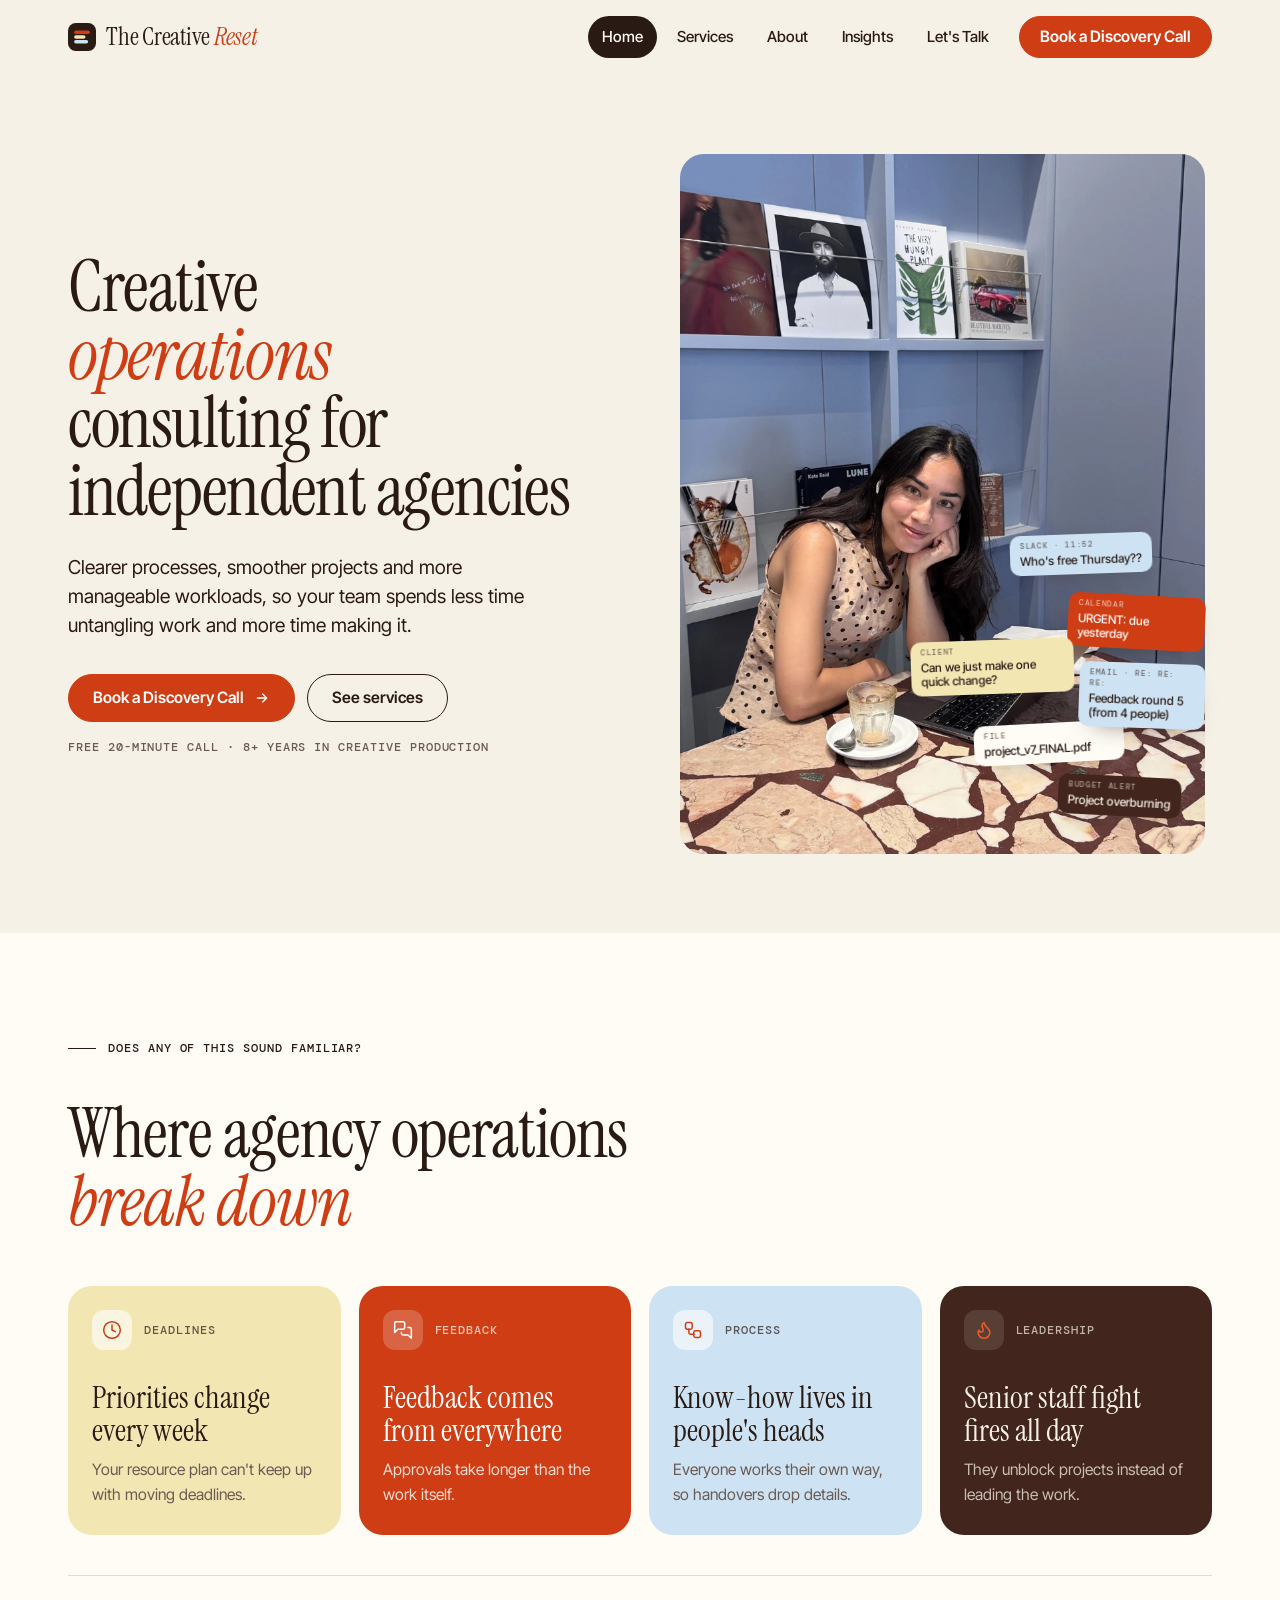
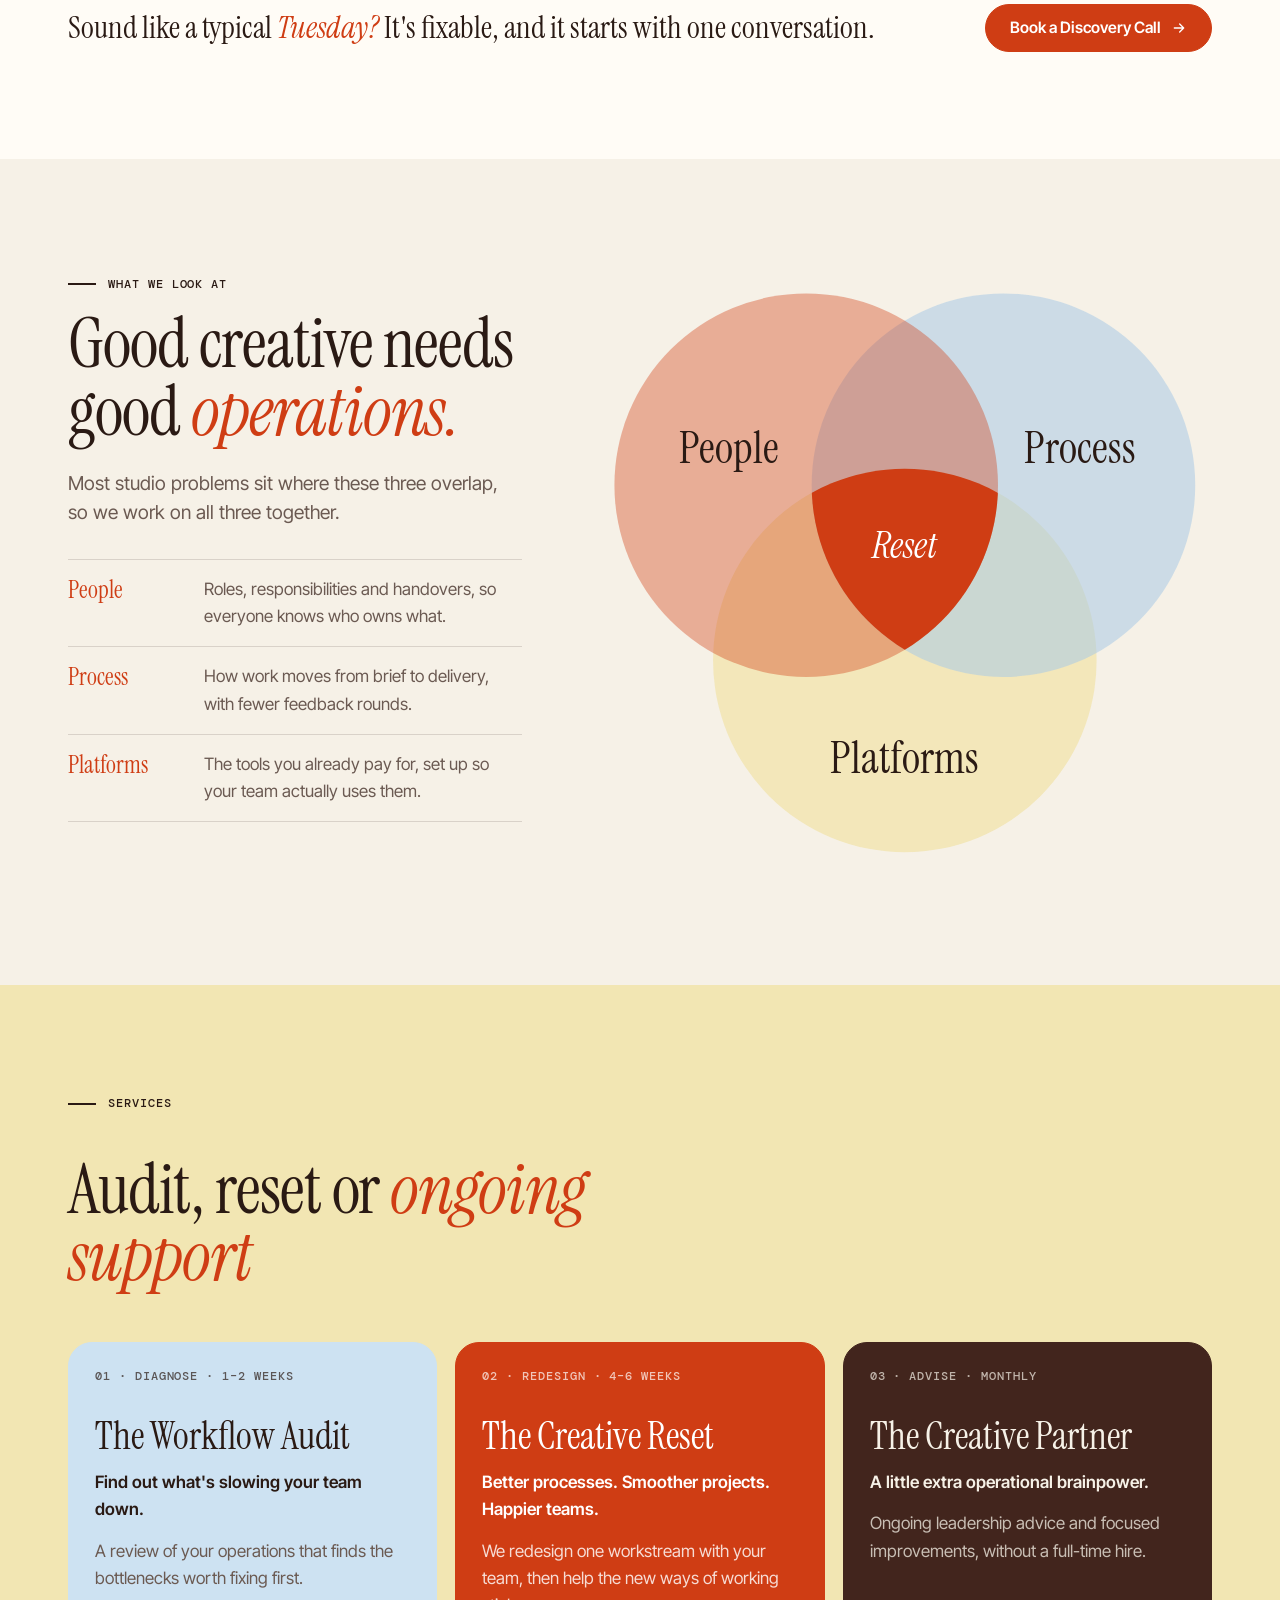
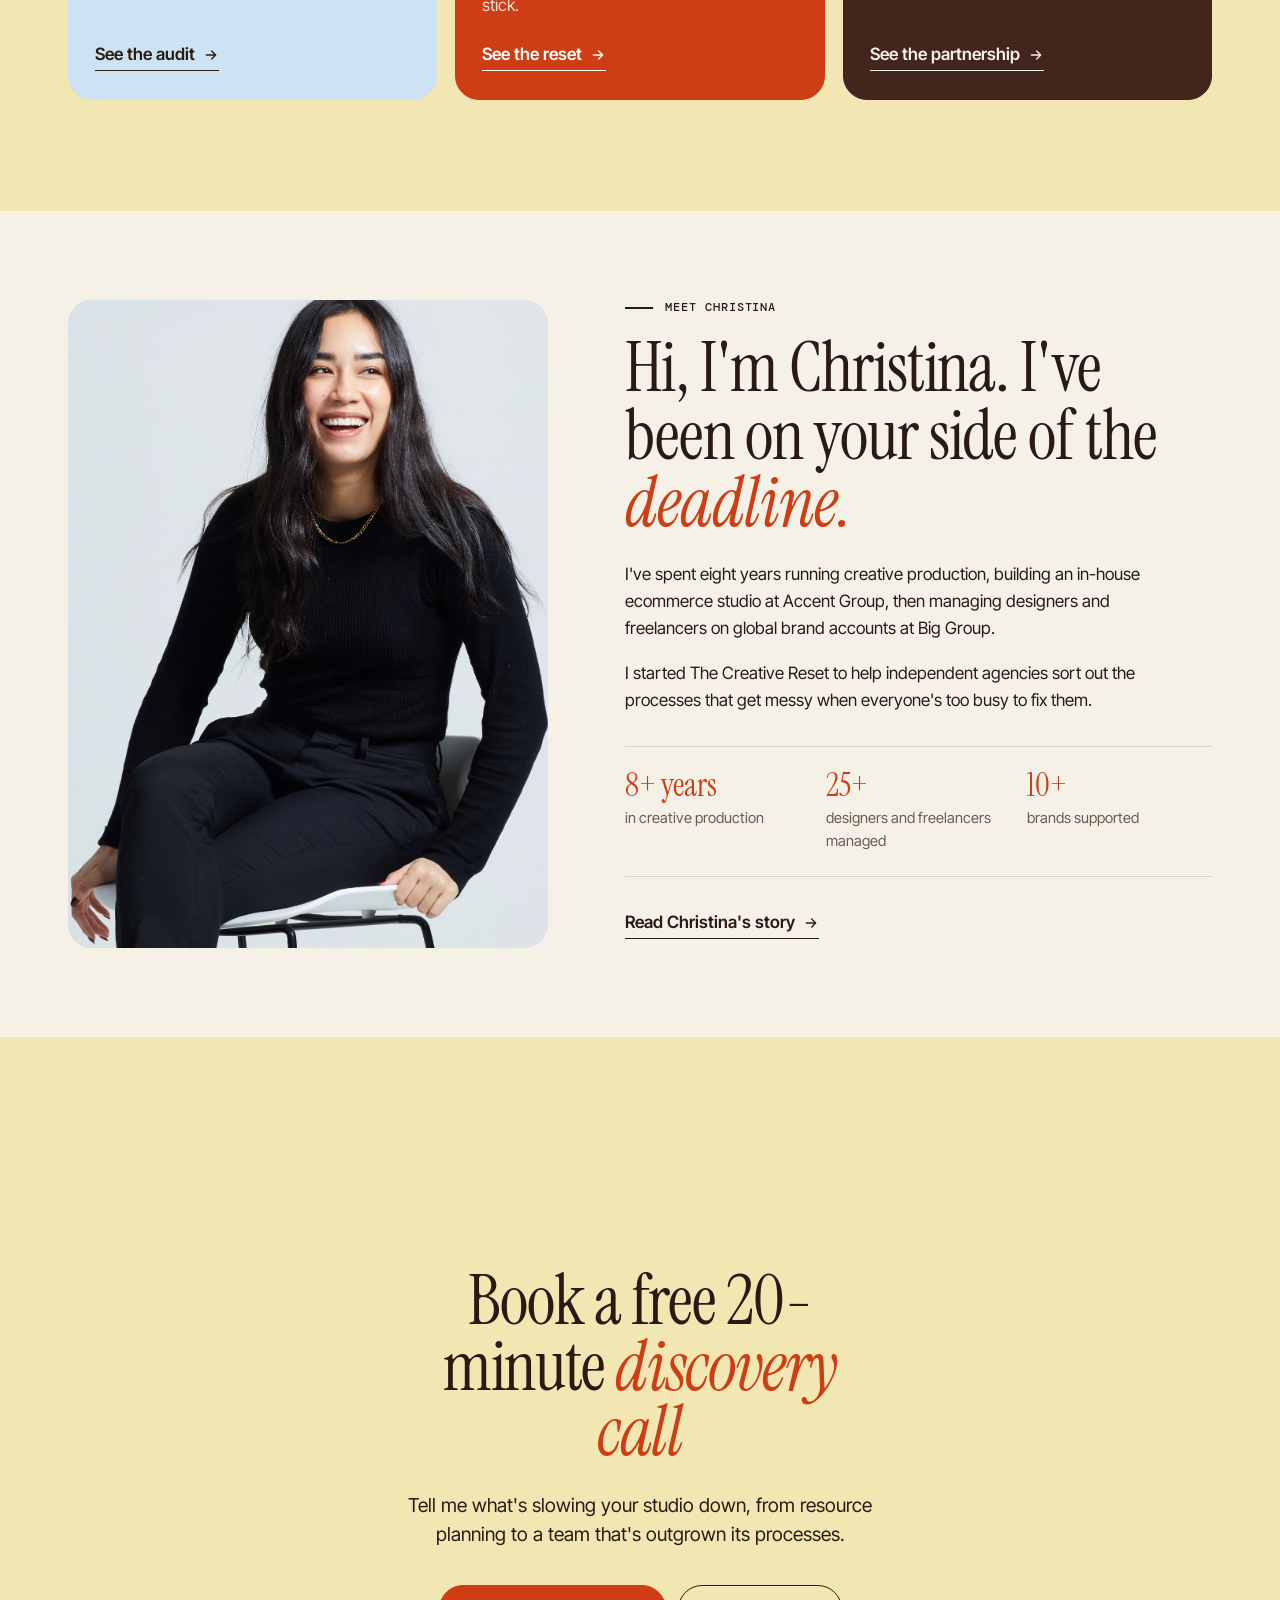
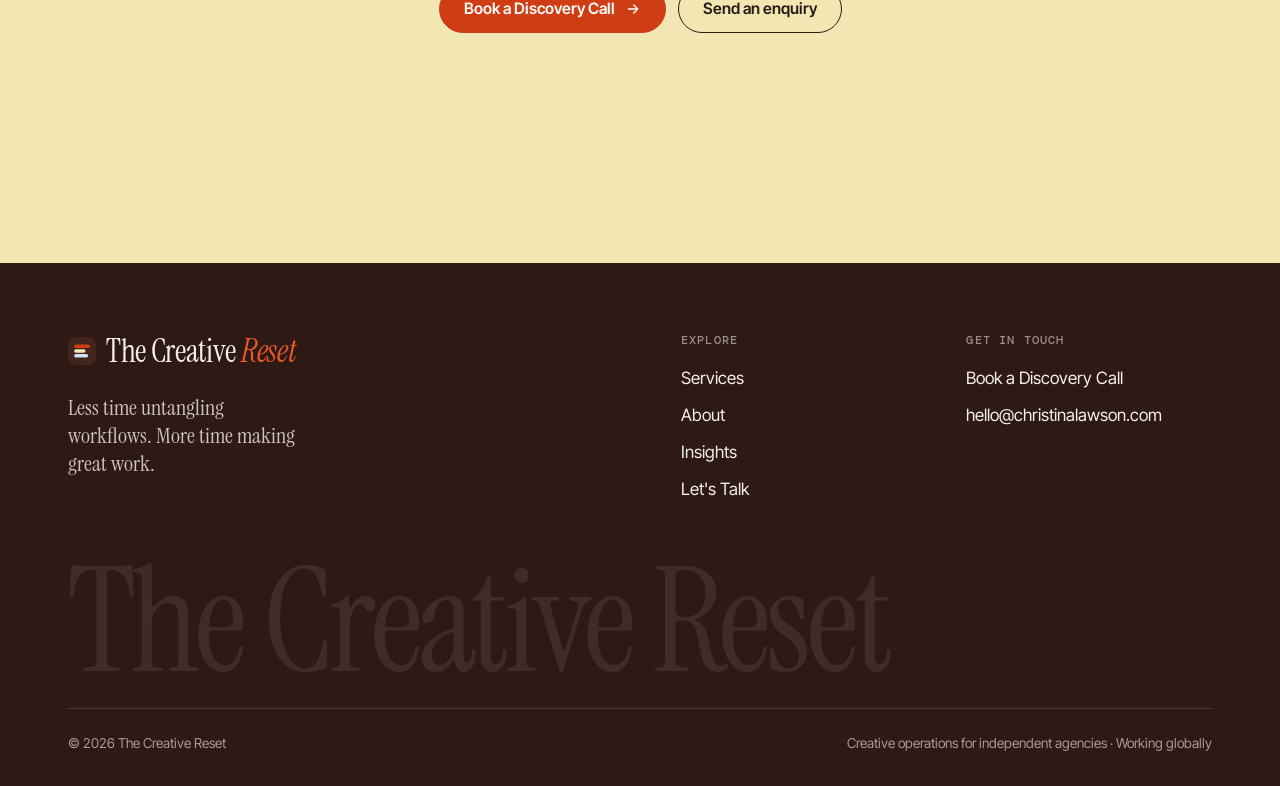
==== commit 475910fd: "Hero checklist: mix the row colours, add blue stickers Co-Authored-By: Claude Opus 5.5 <noreply@anth" ====
--- a/index.html
+++ b/index.html
@@ -12,7 +12,7 @@
 <link rel="preconnect" href="https://fonts.googleapis.com">
 <link rel="preconnect" href="https://fonts.gstatic.com" crossorigin>
 <link rel="stylesheet" href="https://fonts.googleapis.com/css2?family=DM+Mono:wght@500&family=Instrument+Serif:ital@0;1&family=Inter+Tight:wght@400;500;600&display=swap">
-<link rel="stylesheet" href="assets/site.css?v=11">
+<link rel="stylesheet" href="assets/site.css?v=12">
 </head>
 <body>
 <a class="skip" href="#main">Skip to content</a>
@@ -41,11 +41,11 @@
     <div class="pc">
       <p class="sr-only">A pile of messages like "URGENT: due yesterday" and "Project overburning" turns into a checklist: team booked in, one agreed version, one round of feedback, changes scoped, on budget, delivered on time.</p>
       <figure class="hp-photo"><img src="images/christina-cafe.webp" alt="Christina Lawson at a café table with her laptop" width="852" height="1136"></figure>
-      <div class="hp-note hp-note--1 hp-note--tomato" style="--r:3deg;--i:1;--k:5" aria-hidden="true"><span class="hp-note__mess"><span class="label">Calendar</span><b>URGENT: due yesterday</b></span><span class="hp-note__tidy"><i><svg viewBox="0 0 24 24" fill="none" stroke="currentColor" stroke-width="2.4" stroke-linecap="round" stroke-linejoin="round" aria-hidden="true"><path d="m6 12 4 4 8-8"/></svg></i><b>Delivered on time</b></span></div>
-      <div class="hp-note hp-note--2" style="--r:-2deg;--i:2;--k:0" aria-hidden="true"><span class="hp-note__mess"><span class="label">Slack · 11:52</span><b>Who's free Thursday??</b></span><span class="hp-note__tidy"><i><svg viewBox="0 0 24 24" fill="none" stroke="currentColor" stroke-width="2.4" stroke-linecap="round" stroke-linejoin="round" aria-hidden="true"><path d="m6 12 4 4 8-8"/></svg></i><b>Team booked in</b></span></div>
-      <div class="hp-note hp-note--4" style="--r:-3deg;--i:4;--k:1" aria-hidden="true"><span class="hp-note__mess"><span class="label">File</span><b>project_v7_FINAL.pdf</b></span><span class="hp-note__tidy"><i><svg viewBox="0 0 24 24" fill="none" stroke="currentColor" stroke-width="2.4" stroke-linecap="round" stroke-linejoin="round" aria-hidden="true"><path d="m6 12 4 4 8-8"/></svg></i><b>One agreed version</b></span></div>
-      <div class="hp-note hp-note--5" style="--r:2deg;--i:5;--k:2" aria-hidden="true"><span class="hp-note__mess"><span class="label">Email · Re: Re: Re:</span><b>Feedback round 5 (from 4 people)</b></span><span class="hp-note__tidy"><i><svg viewBox="0 0 24 24" fill="none" stroke="currentColor" stroke-width="2.4" stroke-linecap="round" stroke-linejoin="round" aria-hidden="true"><path d="m6 12 4 4 8-8"/></svg></i><b>One round of feedback</b></span></div>
-      <div class="hp-note hp-note--6 hp-note--butter" style="--r:-2deg;--i:6;--k:3" aria-hidden="true"><span class="hp-note__mess"><span class="label">Client</span><b>Can we just make one quick change?</b></span><span class="hp-note__tidy"><i><svg viewBox="0 0 24 24" fill="none" stroke="currentColor" stroke-width="2.4" stroke-linecap="round" stroke-linejoin="round" aria-hidden="true"><path d="m6 12 4 4 8-8"/></svg></i><b>Changes scoped</b></span></div>
+      <div class="hp-note hp-note--1 hp-note--tomato" style="--r:3deg;--i:1;--k:0" aria-hidden="true"><span class="hp-note__mess"><span class="label">Calendar</span><b>URGENT: due yesterday</b></span><span class="hp-note__tidy"><i><svg viewBox="0 0 24 24" fill="none" stroke="currentColor" stroke-width="2.4" stroke-linecap="round" stroke-linejoin="round" aria-hidden="true"><path d="m6 12 4 4 8-8"/></svg></i><b>Delivered on time</b></span></div>
+      <div class="hp-note hp-note--2 hp-note--sky" style="--r:-2deg;--i:2;--k:1" aria-hidden="true"><span class="hp-note__mess"><span class="label">Slack · 11:52</span><b>Who's free Thursday??</b></span><span class="hp-note__tidy"><i><svg viewBox="0 0 24 24" fill="none" stroke="currentColor" stroke-width="2.4" stroke-linecap="round" stroke-linejoin="round" aria-hidden="true"><path d="m6 12 4 4 8-8"/></svg></i><b>Team booked in</b></span></div>
+      <div class="hp-note hp-note--4" style="--r:-3deg;--i:4;--k:3" aria-hidden="true"><span class="hp-note__mess"><span class="label">File</span><b>project_v7_FINAL.pdf</b></span><span class="hp-note__tidy"><i><svg viewBox="0 0 24 24" fill="none" stroke="currentColor" stroke-width="2.4" stroke-linecap="round" stroke-linejoin="round" aria-hidden="true"><path d="m6 12 4 4 8-8"/></svg></i><b>One agreed version</b></span></div>
+      <div class="hp-note hp-note--5 hp-note--sky" style="--r:2deg;--i:5;--k:5" aria-hidden="true"><span class="hp-note__mess"><span class="label">Email · Re: Re: Re:</span><b>Feedback round 5 (from 4 people)</b></span><span class="hp-note__tidy"><i><svg viewBox="0 0 24 24" fill="none" stroke="currentColor" stroke-width="2.4" stroke-linecap="round" stroke-linejoin="round" aria-hidden="true"><path d="m6 12 4 4 8-8"/></svg></i><b>One round of feedback</b></span></div>
+      <div class="hp-note hp-note--6 hp-note--butter" style="--r:-2deg;--i:6;--k:2" aria-hidden="true"><span class="hp-note__mess"><span class="label">Client</span><b>Can we just make one quick change?</b></span><span class="hp-note__tidy"><i><svg viewBox="0 0 24 24" fill="none" stroke="currentColor" stroke-width="2.4" stroke-linecap="round" stroke-linejoin="round" aria-hidden="true"><path d="m6 12 4 4 8-8"/></svg></i><b>Changes scoped</b></span></div>
       <div class="hp-note hp-note--7 hp-note--roast" style="--r:3deg;--i:7;--k:4" aria-hidden="true"><span class="hp-note__mess"><span class="label">Budget alert</span><b>Project overburning</b></span><span class="hp-note__tidy"><i><svg viewBox="0 0 24 24" fill="none" stroke="currentColor" stroke-width="2.4" stroke-linecap="round" stroke-linejoin="round" aria-hidden="true"><path d="m6 12 4 4 8-8"/></svg></i><b>On budget</b></span></div>
     </div>
   </div>
@@ -189,6 +189,6 @@
     <div class="footer__base"><span>© <span data-year>2026</span> The Creative Reset</span><span>Creative operations for independent agencies · Working globally</span></div>
   </div>
 </footer>
-<script src="assets/site.js?v=11"></script>
+<script src="assets/site.js?v=12"></script>
 </body>
 </html>
--- a/assets/site.css
+++ b/assets/site.css
@@ -182,6 +182,7 @@
 .hp-note__tidy i { flex: none; width: 20px; height: 20px; border-radius: 50%; display: grid; place-items: center; background: var(--tomato); color: #fff; }
 .hp-note__tidy svg { width: 12px; height: 12px; }
 .hp-note--butter { background: var(--butter); }
+.hp-note--sky { background: var(--sky); }
 .hp-note--tomato { background: var(--tomato); color: #fff; }
 .hp-note--roast { background: var(--roast); color: var(--oat); }
 .pc.is-done .hp-note { --w: 36%; --x: calc(100% - var(--w)); --y: calc(50% + var(--k) * 7%); width: var(--w); border-radius: 10px 0 0 10px; max-width: none; height: 34px; overflow: hidden; align-content: center; transform: none; animation: none; }
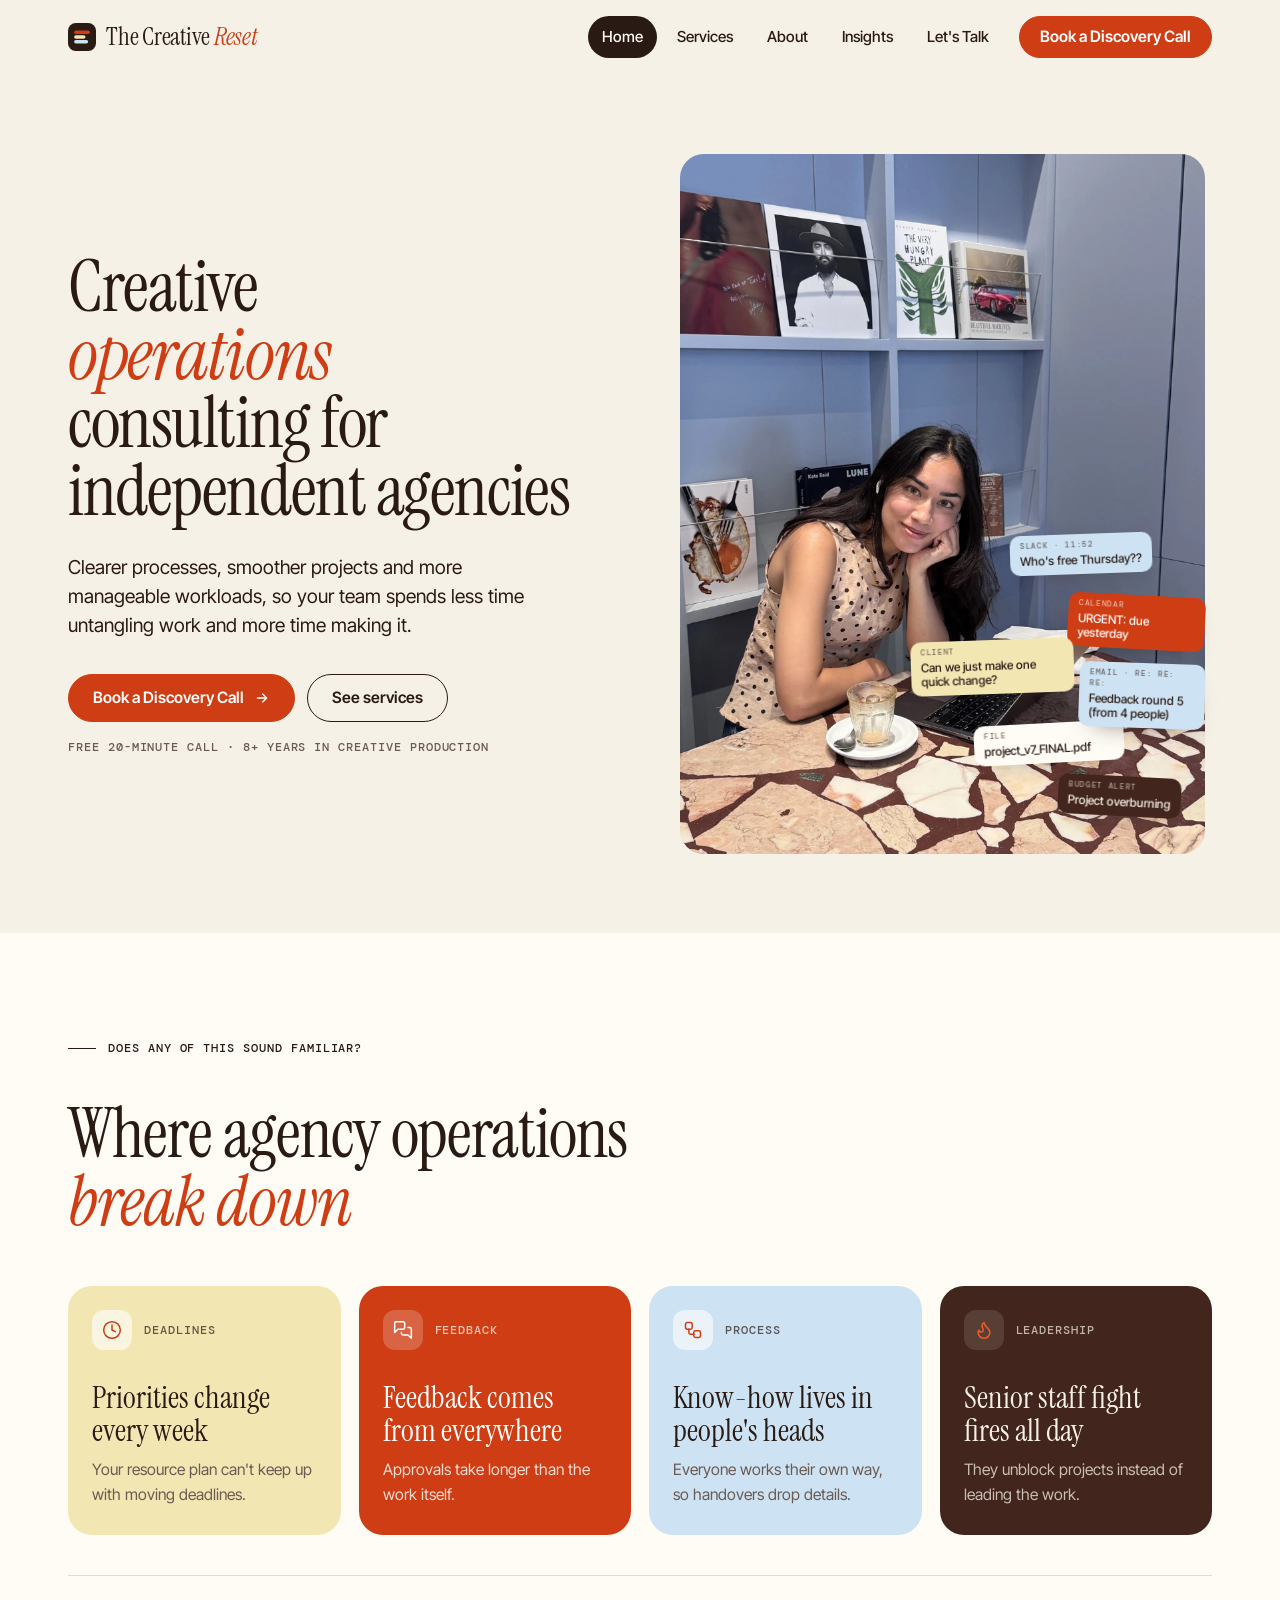
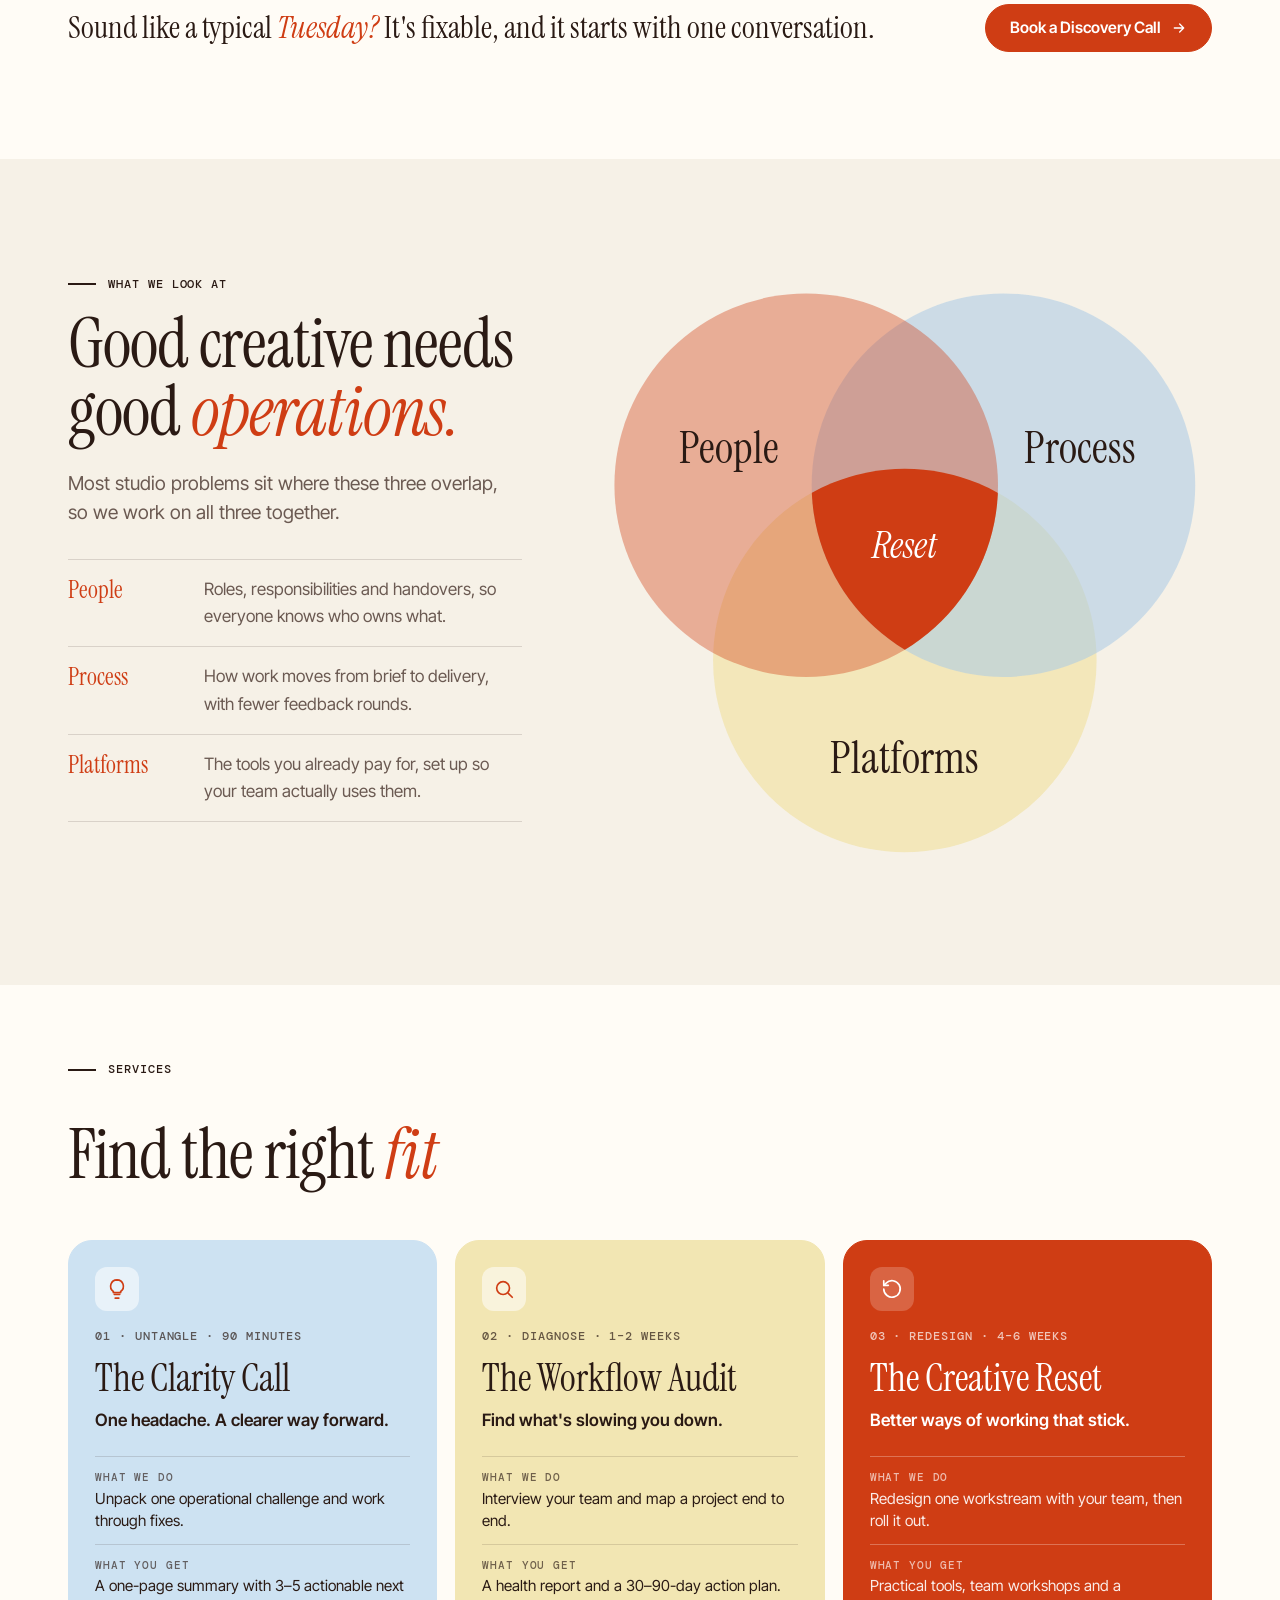
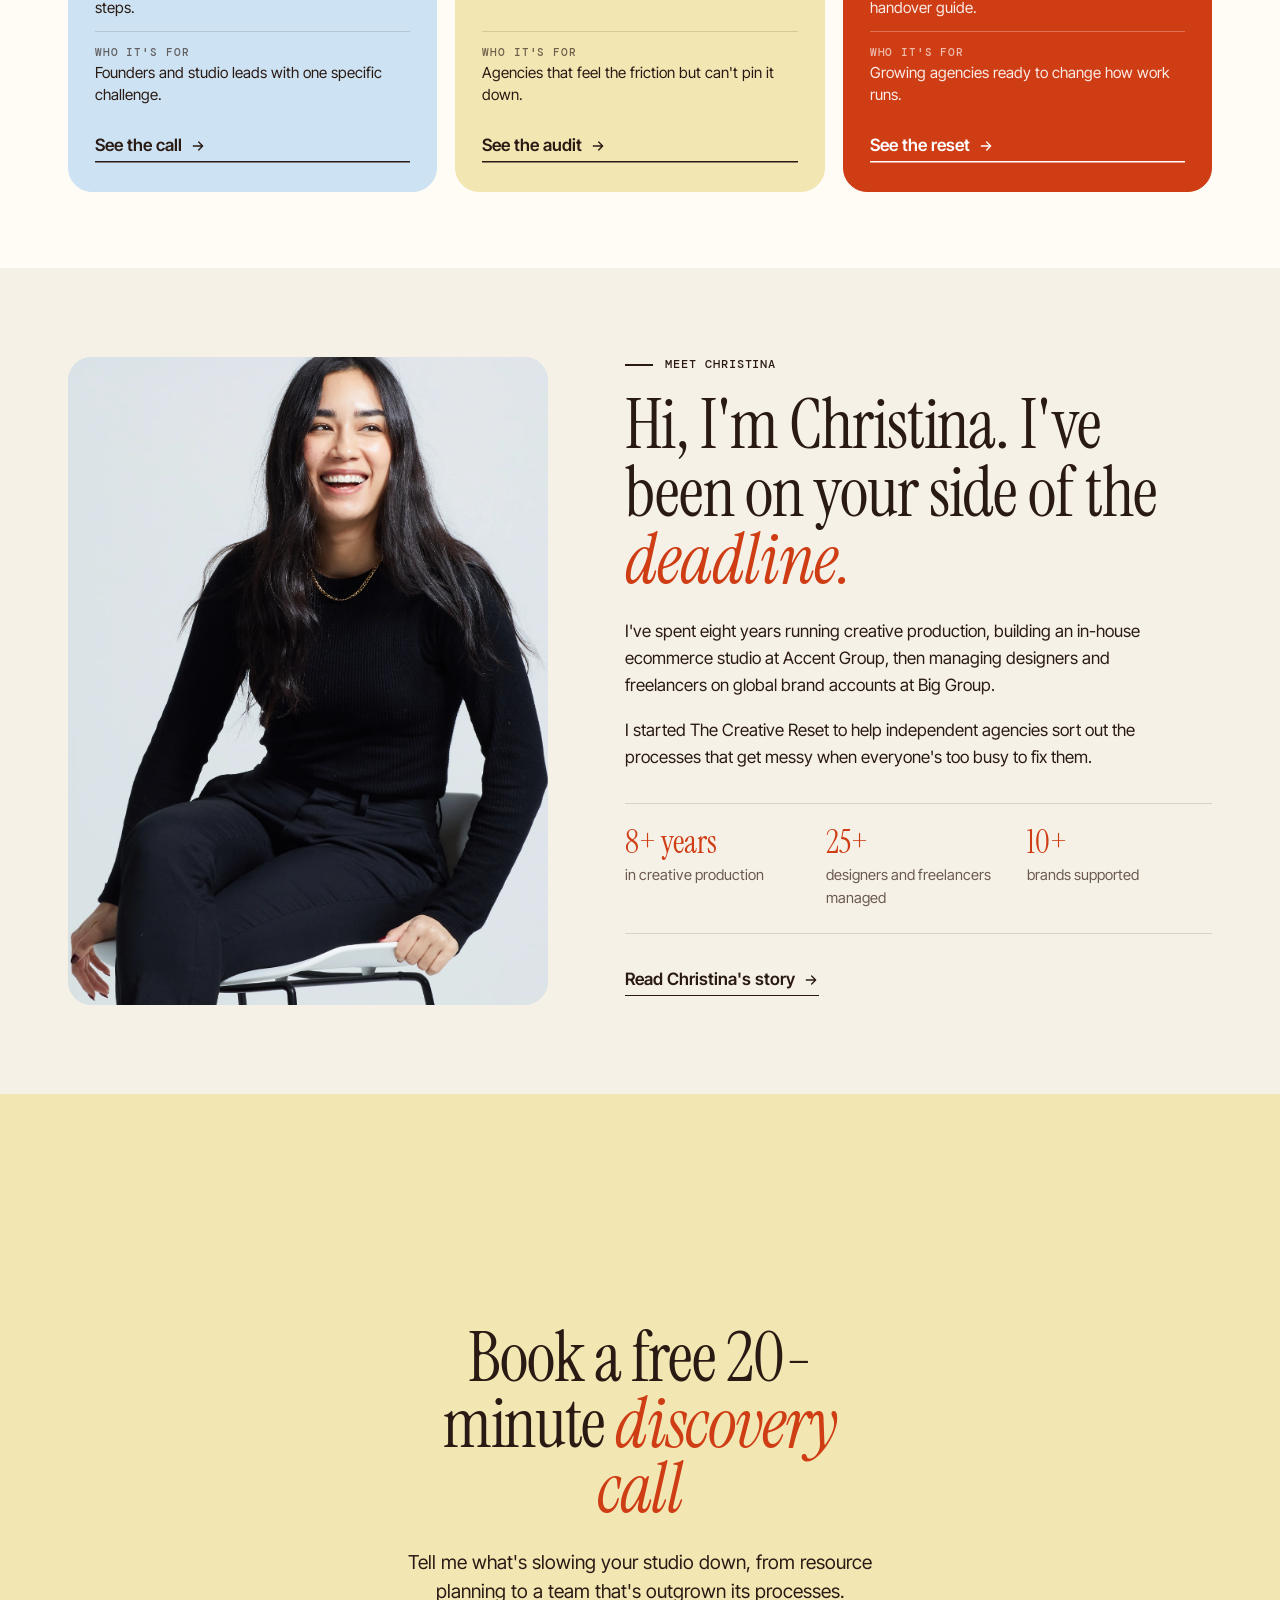
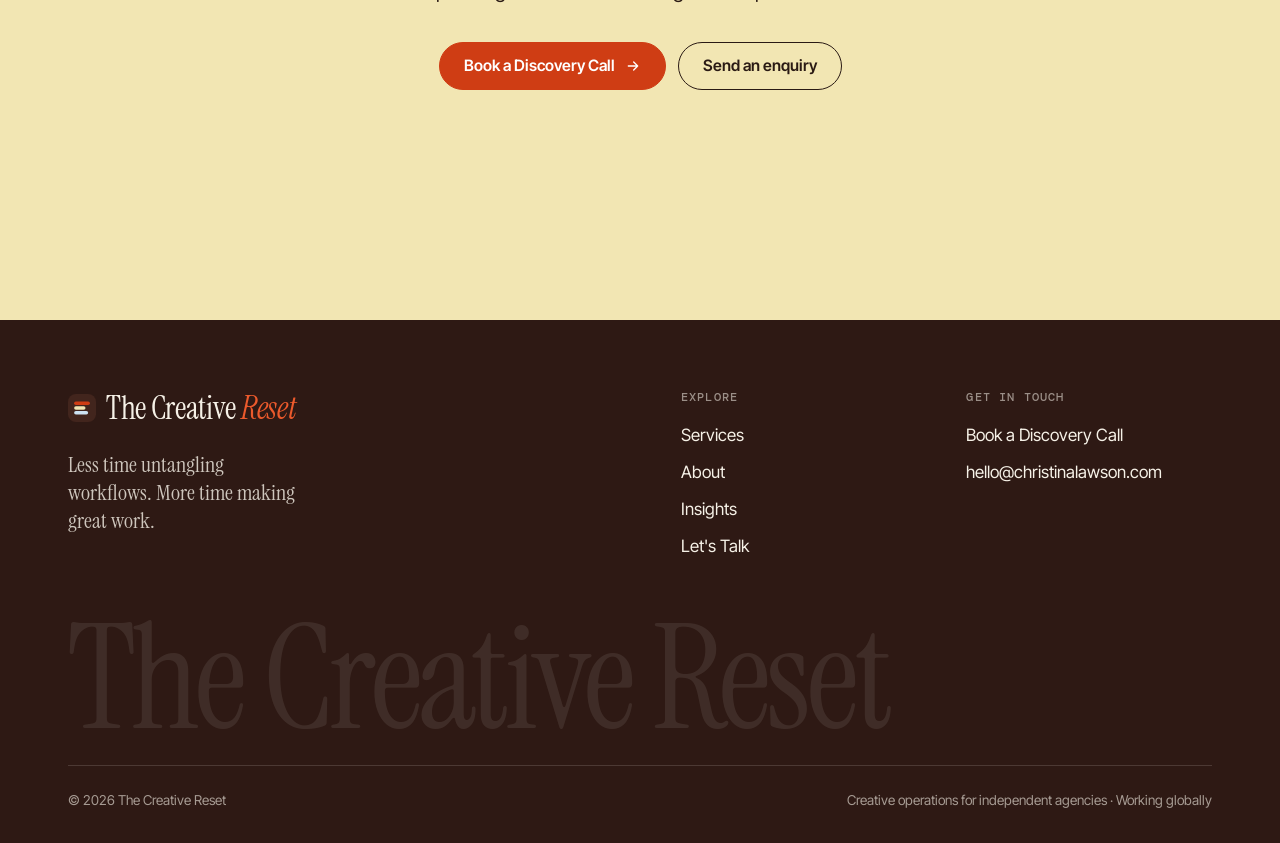
==== commit 1153f355: "Simplify Services and Let's Talk, add pre-call questions - Services: three services (Clarity Call, W" ====
--- a/index.html
+++ b/index.html
@@ -12,7 +12,7 @@
 <link rel="preconnect" href="https://fonts.googleapis.com">
 <link rel="preconnect" href="https://fonts.gstatic.com" crossorigin>
 <link rel="stylesheet" href="https://fonts.googleapis.com/css2?family=DM+Mono:wght@500&family=Instrument+Serif:ital@0;1&family=Inter+Tight:wght@400;500;600&display=swap">
-<link rel="stylesheet" href="assets/site.css?v=12">
+<link rel="stylesheet" href="assets/site.css?v=21">
 </head>
 <body>
 <a class="skip" href="#main">Skip to content</a>
@@ -105,33 +105,48 @@
   </div>
 </section>
 
-<section class="hp-screen section--butter" id="services">
+<section class="hp-screen section--paper" id="services">
   <div class="wrap">
     <div class="section-head">
       <p class="label">Services</p>
-      <h2 class="h2">Audit, reset or <em>ongoing support</em></h2>
-    </div>
-    <div class="pathway">
-      <a class="offer offer--sky" href="services.html#audit">
-        <span class="label">01 · Diagnose · 1–2 weeks</span>
+      <h2 class="h2">Find the right <em>fit</em></h2>
+    </div>
+    <div class="pathway svc-overview">
+      <a class="offer offer--sky" href="services.html#clarity">
+        <span class="offer__icon"><svg viewBox="0 0 24 24" fill="none" stroke="currentColor" stroke-width="1.8" stroke-linecap="round" stroke-linejoin="round" aria-hidden="true"><path d="M9 18h6M10 22h4"/><path d="M12 2a7 7 0 0 0-4 12.7V16h8v-1.3A7 7 0 0 0 12 2z"/></svg></span>
+        <span class="label">01 · Untangle · 90 minutes</span>
+        <h3>The Clarity Call</h3>
+        <p class="offer__tag">One headache. A clearer way forward.</p>
+        <dl class="offer__rows">
+          <div><dt>What we do</dt><dd>Unpack one operational challenge and work through fixes.</dd></div>
+          <div><dt>What you get</dt><dd>A one-page summary with 3–5 actionable next steps.</dd></div>
+          <div><dt>Who it's for</dt><dd>Founders and studio leads with one specific challenge.</dd></div>
+        </dl>
+        <span class="link-arrow">See the call <svg viewBox="0 0 24 24" fill="none" stroke="currentColor" stroke-width="2" stroke-linecap="round" stroke-linejoin="round" aria-hidden="true"><path d="M5 12h14M13 6l6 6-6 6"/></svg></span>
+      </a>
+      <a class="offer offer--butter" href="services.html#audit">
+        <span class="offer__icon"><svg viewBox="0 0 24 24" fill="none" stroke="currentColor" stroke-width="1.8" stroke-linecap="round" stroke-linejoin="round" aria-hidden="true"><circle cx="11" cy="11" r="7"/><path d="m21 21-4.3-4.3"/></svg></span>
+        <span class="label">02 · Diagnose · 1–2 weeks</span>
         <h3>The Workflow Audit</h3>
-        <p class="offer__tag">Find out what's slowing your team down.</p>
-        <p>A review of your operations that finds the bottlenecks worth fixing first.</p>
+        <p class="offer__tag">Find what's slowing you down.</p>
+        <dl class="offer__rows">
+          <div><dt>What we do</dt><dd>Interview your team and map a project end to end.</dd></div>
+          <div><dt>What you get</dt><dd>A health report and a 30–90-day action plan.</dd></div>
+          <div><dt>Who it's for</dt><dd>Agencies that feel the friction but can't pin it down.</dd></div>
+        </dl>
         <span class="link-arrow">See the audit <svg viewBox="0 0 24 24" fill="none" stroke="currentColor" stroke-width="2" stroke-linecap="round" stroke-linejoin="round" aria-hidden="true"><path d="M5 12h14M13 6l6 6-6 6"/></svg></span>
       </a>
       <a class="offer offer--tomato" href="services.html#reset">
-        <span class="label">02 · Redesign · 4–6 weeks</span>
+        <span class="offer__icon"><svg viewBox="0 0 24 24" fill="none" stroke="currentColor" stroke-width="1.8" stroke-linecap="round" stroke-linejoin="round" aria-hidden="true"><path d="M3 12a9 9 0 1 0 2.6-6.4L3 8"/><path d="M3 3v5h5"/></svg></span>
+        <span class="label">03 · Redesign · 4–6 weeks</span>
         <h3>The Creative Reset</h3>
-        <p class="offer__tag">Better processes. Smoother projects. Happier teams.</p>
-        <p>We redesign one workstream with your team, then help the new ways of working stick.</p>
+        <p class="offer__tag">Better ways of working that stick.</p>
+        <dl class="offer__rows">
+          <div><dt>What we do</dt><dd>Redesign one workstream with your team, then roll it out.</dd></div>
+          <div><dt>What you get</dt><dd>Practical tools, team workshops and a handover guide.</dd></div>
+          <div><dt>Who it's for</dt><dd>Growing agencies ready to change how work runs.</dd></div>
+        </dl>
         <span class="link-arrow">See the reset <svg viewBox="0 0 24 24" fill="none" stroke="currentColor" stroke-width="2" stroke-linecap="round" stroke-linejoin="round" aria-hidden="true"><path d="M5 12h14M13 6l6 6-6 6"/></svg></span>
-      </a>
-      <a class="offer offer--roast" href="services.html#partner">
-        <span class="label">03 · Advise · Monthly</span>
-        <h3>The Creative Partner</h3>
-        <p class="offer__tag">A little extra operational brainpower.</p>
-        <p>Ongoing leadership advice and focused improvements, without a full-time hire.</p>
-        <span class="link-arrow">See the partnership <svg viewBox="0 0 24 24" fill="none" stroke="currentColor" stroke-width="2" stroke-linecap="round" stroke-linejoin="round" aria-hidden="true"><path d="M5 12h14M13 6l6 6-6 6"/></svg></span>
       </a>
     </div>
   </div>
@@ -189,6 +204,6 @@
     <div class="footer__base"><span>© <span data-year>2026</span> The Creative Reset</span><span>Creative operations for independent agencies · Working globally</span></div>
   </div>
 </footer>
-<script src="assets/site.js?v=12"></script>
+<script src="assets/site.js?v=21"></script>
 </body>
 </html>
--- a/assets/site.css
+++ b/assets/site.css
@@ -285,6 +285,7 @@
 .offer .offer__tag { font-weight: 600; color: inherit; }
 .offer .link-arrow { align-self: flex-start; margin-top: auto; padding-top: 8px; }
 .offer--sky { background: var(--sky); border-color: var(--sky); }
+.offer--butter { background: var(--butter); border-color: var(--butter); }
 .offer--tomato { background: var(--tomato); color: #fff; border-color: var(--tomato); }
 .offer--roast { background: var(--roast); color: var(--oat); border-color: var(--roast); }
 .offer--tomato p:not(.offer__tag) { color: rgba(255, 255, 255, 0.82); }
@@ -380,6 +381,21 @@
 /* Services: an overview of the three, then one section each with the same layout */
 .svc-overview__title { margin: clamp(48px, 6vw, 80px) 0 22px; font: 400 clamp(1.8rem, 2.8vw, 2.4rem)/1.05 var(--serif); }
 .svc-overview__title em { font-style: italic; color: var(--tomato); }
+/* Overview cards share one grid, so every card's rows line up and the cards end level */
+.svc-overview .offer { display: grid; grid-template-rows: subgrid; grid-row: span 8; gap: 0; align-content: start; }
+.svc-overview .offer .label { margin-top: 18px; }
+.svc-overview .offer h3 { margin-top: 14px; }
+.svc-overview .offer .offer__tag { margin-top: 10px; }
+.offer__rows { display: contents; }
+.offer__rows div:first-child { margin-top: 22px; }
+.offer__rows div:last-child { margin-bottom: 6px; }
+.offer__rows div { padding: 12px 0; border-top: 1px solid rgba(42, 26, 20, 0.14); }
+.offer__rows dt { font: 500 0.68rem/1.5 var(--mono); letter-spacing: 0.08em; text-transform: uppercase; opacity: 0.65; }
+.offer__rows dd { margin: 2px 0 0; font-size: 0.95rem; line-height: 1.45; }
+.offer--tomato .offer__rows div { border-color: rgba(255, 255, 255, 0.28); }
+.offer--roast .offer__rows div { border-color: rgba(246, 241, 231, 0.18); }
+.offer--tomato .offer__rows dd { color: rgba(255, 255, 255, 0.9); }
+.offer--roast .offer__rows dd { color: rgba(246, 241, 231, 0.82); }
 .svc { scroll-margin-top: 90px; }
 .svc__grid { display: grid; grid-template-columns: minmax(0, 0.9fr) minmax(0, 1.1fr); gap: clamp(36px, 6vw, 96px); align-items: center; }
 .svc__intro .h2 { margin: 14px 0 10px; }
@@ -406,8 +422,11 @@
 /* What you get: a coloured card */
 .svc__get { padding: 24px 26px 26px; border-radius: var(--radius); background: var(--sky); }
 .svc__get .svc__h { border-color: rgba(42, 26, 20, 0.15); }
-#audit .svc__get { background: var(--roast); color: var(--oat); }
-#audit .svc__get .svc__h { border-color: rgba(246, 241, 231, 0.2); }
+/* Each service's "what you get" card takes the colour of its overview card */
+#audit .svc__get { background: var(--butter); }
+#reset .svc__get { background: var(--tomato); color: #fff; }
+#reset .svc__get .svc__h { border-color: rgba(255, 255, 255, 0.3); }
+#reset .svc__get .checks li::before { background-color: var(--roast); }
 .svc__get .checks { grid-template-columns: repeat(2, minmax(0, 1fr)); column-gap: 28px; }
 .section--roast .svc__get { background: var(--tomato); color: #fff; }
 .section--roast .svc__get .svc__h { border-color: rgba(255, 255, 255, 0.3); }
@@ -443,7 +462,7 @@
 /* Compact spacing so each service fits on one laptop screen */
 .section.svc { padding: clamp(48px, 5.5vw, 76px) 0; }
 .svc .svc__num { font-size: clamp(3.2rem, 5vw, 4.4rem); margin-bottom: 12px; }
-.svc .svc__intro .h2 { font-size: clamp(2.2rem, 3.8vw, 3.4rem); margin: 10px 0 8px; }
+.svc .svc__intro .h2 { font-size: clamp(2.2rem, 3.8vw, 3.4rem); margin: 10px 0 18px; }
 .svc .svc__tag { font-size: 1.3rem; margin-bottom: 14px; }
 .svc .svc__intro > p:not(.label):not(.svc__tag) { margin-bottom: 20px; }
 .svc .facts { margin-bottom: 22px; }
@@ -603,7 +622,31 @@
 .pick input:focus-visible + span { outline: 2px solid var(--tomato); outline-offset: 2px; }
 .form__small { font-size: 0.88rem; color: var(--ink-soft); margin: 0; }
 .form__row { display: grid; grid-template-columns: 1fr 1fr; gap: 16px; }
-@media (max-width: 960px) { .contact { grid-template-columns: 1fr; } }
+.call-card--main { margin-top: 0; padding: clamp(28px, 4vw, 44px); gap: 18px; }
+.call-card--main .h3 { font-size: clamp(2.2rem, 3.6vw, 3rem); }
+.contact__copy .maybes-text { margin: 0 0 18px; }
+.call-steps { list-style: none; margin: 4px 0 8px; padding: 0; display: grid; gap: 10px; counter-reset: step; }
+.call-steps li { counter-increment: step; display: grid; grid-template-columns: 34px 1fr; column-gap: 12px; align-items: baseline; padding: 12px 0; border-top: 1px solid rgba(246, 241, 231, 0.16); }
+.call-steps li::before { content: "0" counter(step); font: 500 0.74rem/1.6 var(--mono); color: var(--tomato-bright); }
+.call-steps b { font-weight: 500; }
+.email-block { display: grid; grid-template-columns: minmax(0, 1fr) minmax(0, 1fr); gap: clamp(24px, 5vw, 80px); align-items: end; }
+.email-block .h2 { margin-top: 12px; }
+.email-block p { margin: 0 0 20px; max-width: 46ch; color: var(--ink-soft); font-size: 1.05rem; }
+/* Pre-call questions page */
+.prep { display: grid; gap: clamp(32px, 4vw, 48px); max-width: 860px; }
+.prep__head .lead { max-width: 56ch; margin-top: 22px; }
+.prep__again { margin: 14px 0 0; font-size: 0.95rem; color: var(--ink-soft); }
+.prep__again a { color: var(--tomato); }
+.field > label { text-transform: none; letter-spacing: 0; font: 500 1.05rem/1.35 var(--sans); }
+.prep__form .field legend { text-transform: none; letter-spacing: 0; font: 500 1.05rem/1.35 var(--sans); margin-bottom: 10px; }
+.pick--grid { display: grid; grid-template-columns: repeat(4, minmax(0, 1fr)); }
+.pick--3 { grid-template-columns: repeat(3, minmax(0, 1fr)); }
+.pick--grid label, .pick--grid span { display: block; height: 100%; }
+.pick--grid span { display: grid; place-items: center; text-align: center; border-radius: 14px; padding: 14px 10px; }
+.pick--grid input:checked + span { background: var(--tomato); border-color: var(--tomato); color: #fff; }
+.prep__send { justify-self: stretch; justify-content: center; padding-block: 18px; font-size: 1.05rem; }
+@media (max-width: 960px) { .contact, .email-block { grid-template-columns: 1fr; } }
+@media (max-width: 600px) { .pick--grid, .pick--3 { grid-template-columns: repeat(2, minmax(0, 1fr)); } }
 @media (max-width: 520px) { .form__row { grid-template-columns: 1fr; } }
 
 /* Draft banner */
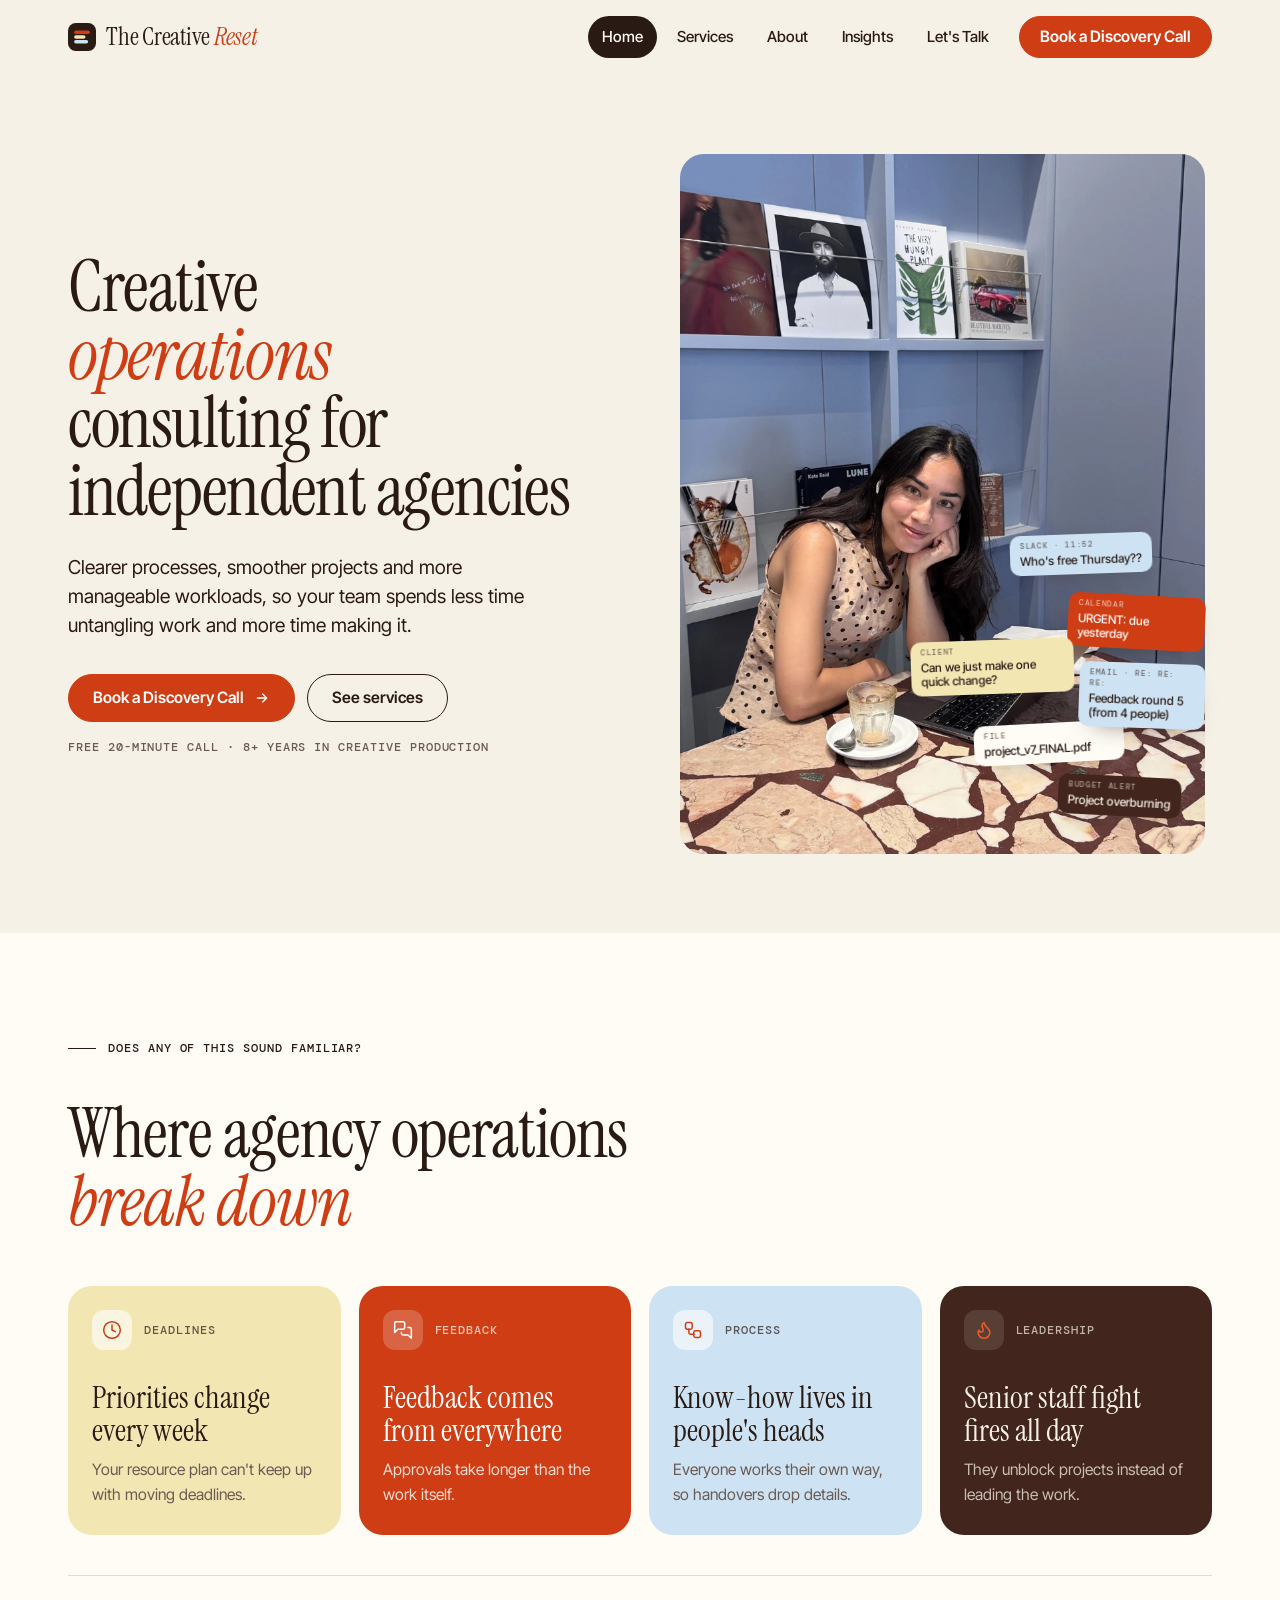
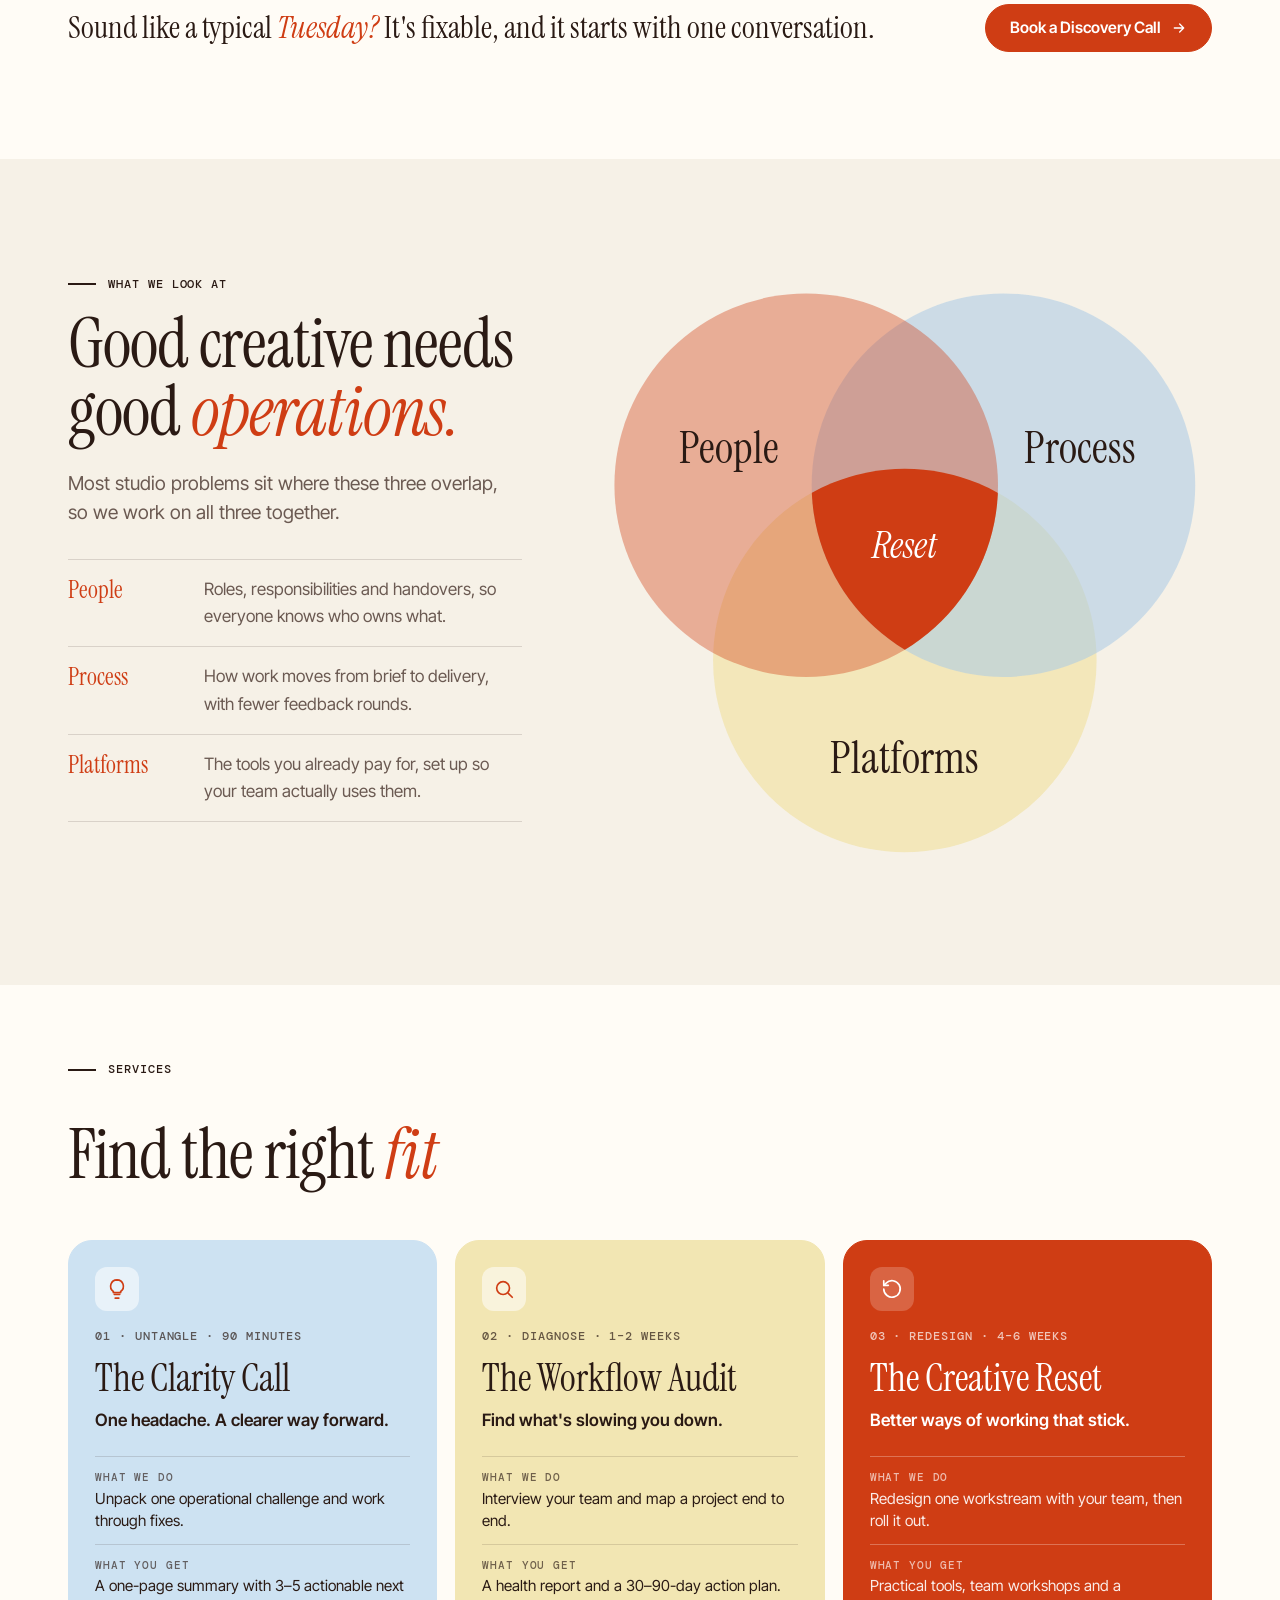
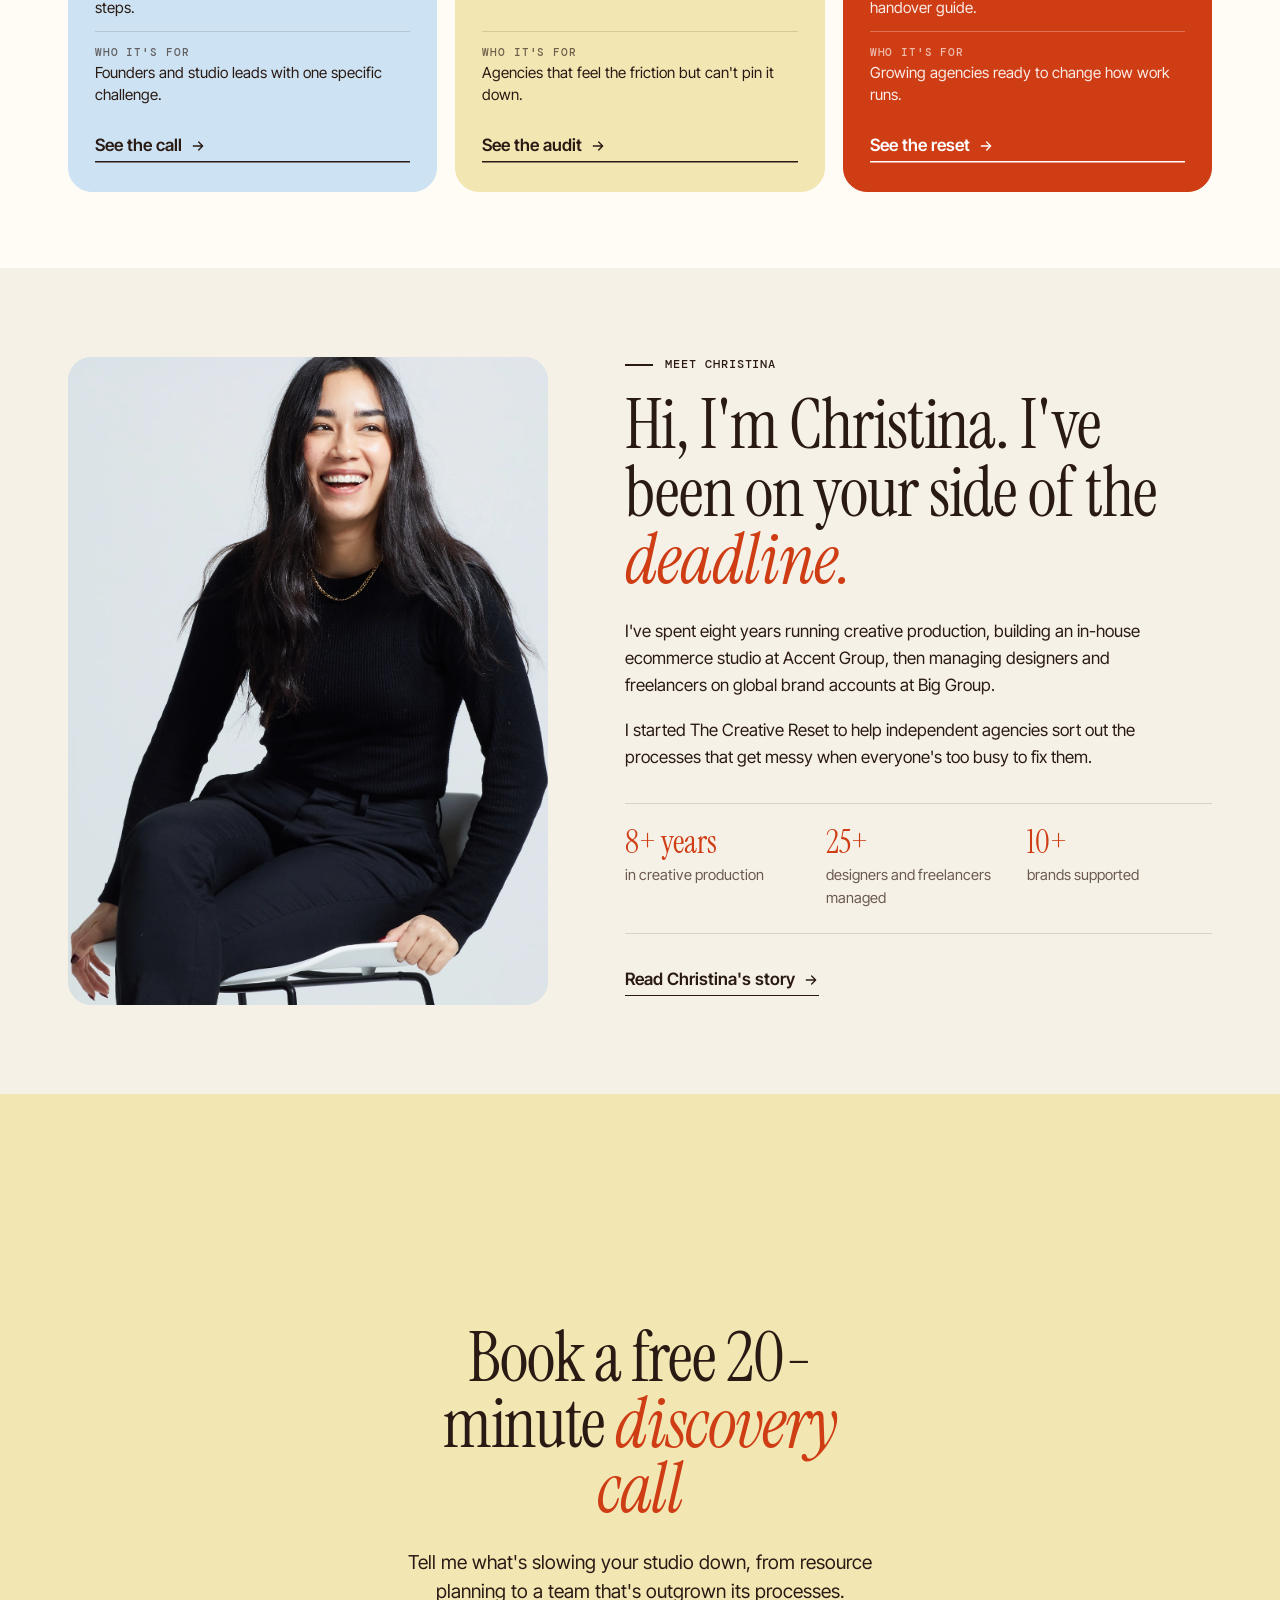
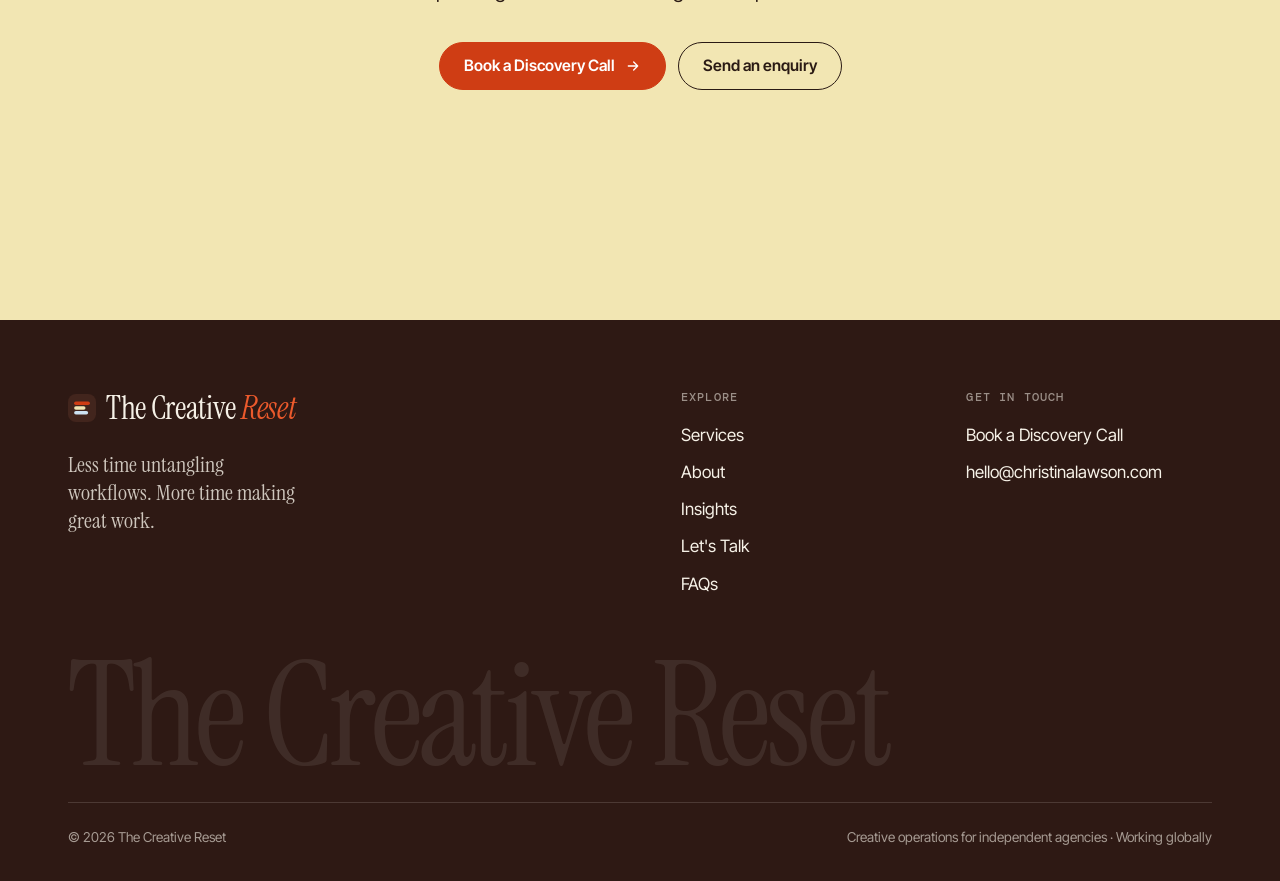
==== commit 3b6120c7: "Add FAQs page and real testimonials - New FAQs page, linked from the footer on every page. - About t" ====
--- a/index.html
+++ b/index.html
@@ -12,7 +12,7 @@
 <link rel="preconnect" href="https://fonts.googleapis.com">
 <link rel="preconnect" href="https://fonts.gstatic.com" crossorigin>
 <link rel="stylesheet" href="https://fonts.googleapis.com/css2?family=DM+Mono:wght@500&family=Instrument+Serif:ital@0;1&family=Inter+Tight:wght@400;500;600&display=swap">
-<link rel="stylesheet" href="assets/site.css?v=21">
+<link rel="stylesheet" href="assets/site.css?v=33">
 </head>
 <body>
 <a class="skip" href="#main">Skip to content</a>
@@ -22,7 +22,7 @@
     <button class="menu-btn" type="button" aria-expanded="false" aria-controls="nav">Menu</button>
     <nav class="nav" id="nav" aria-label="Main">
       <a href="index.html" aria-current="page">Home</a><a href="services.html">Services</a><a href="about.html">About</a><a href="insights.html">Insights</a><a href="contact.html">Let's Talk</a>
-      <a class="btn btn--primary" href="https://calendar.app.google/vtGY4bUcVqTiZv538" target="_blank" rel="noopener">Book a Discovery Call</a>
+      <a class="btn btn--primary" href="discovery-call.html">Book a Discovery Call</a>
     </nav>
   </div>
 </header>
@@ -33,7 +33,7 @@
       <h1 class="hp-h1">Creative<br> <em>operations</em><br> consulting for<br> independent agencies</h1>
       <p class="lead">Clearer processes, smoother projects and more manageable workloads, so your team spends less time untangling work and more time making it.</p>
       <div class="btn-row">
-        <a class="btn btn--primary" href="https://calendar.app.google/vtGY4bUcVqTiZv538" target="_blank" rel="noopener">Book a Discovery Call <svg viewBox="0 0 24 24" fill="none" stroke="currentColor" stroke-width="2" stroke-linecap="round" stroke-linejoin="round" aria-hidden="true"><path d="M5 12h14M13 6l6 6-6 6"/></svg></a>
+        <a class="btn btn--primary" href="discovery-call.html">Book a Discovery Call <svg viewBox="0 0 24 24" fill="none" stroke="currentColor" stroke-width="2" stroke-linecap="round" stroke-linejoin="round" aria-hidden="true"><path d="M5 12h14M13 6l6 6-6 6"/></svg></a>
         <a class="btn" href="services.html">See services</a>
       </div>
       <p class="hp-fact label">Free 20-minute call · 8+ years in creative production</p>
@@ -65,7 +65,7 @@
     </ul>
     <div class="familiar__end">
       <p>Sound like a typical <em>Tuesday?</em> It's fixable, and it starts with one conversation.</p>
-      <a class="btn btn--primary" href="https://calendar.app.google/vtGY4bUcVqTiZv538" target="_blank" rel="noopener">Book a Discovery Call <svg viewBox="0 0 24 24" fill="none" stroke="currentColor" stroke-width="2" stroke-linecap="round" stroke-linejoin="round" aria-hidden="true"><path d="M5 12h14M13 6l6 6-6 6"/></svg></a>
+      <a class="btn btn--primary" href="discovery-call.html">Book a Discovery Call <svg viewBox="0 0 24 24" fill="none" stroke="currentColor" stroke-width="2" stroke-linecap="round" stroke-linejoin="round" aria-hidden="true"><path d="M5 12h14M13 6l6 6-6 6"/></svg></a>
     </div>
   </div>
 </section>
@@ -178,7 +178,7 @@
     <h2 class="hp-h1">Book a free 20-minute <em>discovery call</em></h2>
     <p class="lead">Tell me what's slowing your studio down, from resource planning to a team that's outgrown its processes.</p>
     <div class="btn-row">
-      <a class="btn btn--primary" href="https://calendar.app.google/vtGY4bUcVqTiZv538" target="_blank" rel="noopener">Book a Discovery Call <svg viewBox="0 0 24 24" fill="none" stroke="currentColor" stroke-width="2" stroke-linecap="round" stroke-linejoin="round" aria-hidden="true"><path d="M5 12h14M13 6l6 6-6 6"/></svg></a>
+      <a class="btn btn--primary" href="discovery-call.html">Book a Discovery Call <svg viewBox="0 0 24 24" fill="none" stroke="currentColor" stroke-width="2" stroke-linecap="round" stroke-linejoin="round" aria-hidden="true"><path d="M5 12h14M13 6l6 6-6 6"/></svg></a>
       <a class="btn" href="contact.html">Send an enquiry</a>
     </div>
   </div>
@@ -193,17 +193,17 @@
       </div>
       <div>
         <h2>Explore</h2>
-        <ul><li><a href="services.html">Services</a></li><li><a href="about.html">About</a></li><li><a href="insights.html">Insights</a></li><li><a href="contact.html">Let's Talk</a></li></ul>
+        <ul><li><a href="services.html">Services</a></li><li><a href="about.html">About</a></li><li><a href="insights.html">Insights</a></li><li><a href="contact.html">Let's Talk</a></li><li><a href="faq.html">FAQs</a></li></ul>
       </div>
       <div>
         <h2>Get in touch</h2>
-        <ul><li><a href="https://calendar.app.google/vtGY4bUcVqTiZv538" target="_blank" rel="noopener">Book a Discovery Call</a></li><li><a href="mailto:hello@christinalawson.com">hello@christinalawson.com</a></li></ul>
+        <ul><li><a href="discovery-call.html">Book a Discovery Call</a></li><li><a href="mailto:hello@christinalawson.com">hello@christinalawson.com</a></li></ul>
       </div>
     </div>
     <p class="footer__big" aria-hidden="true">The Creative Reset</p>
     <div class="footer__base"><span>© <span data-year>2026</span> The Creative Reset</span><span>Creative operations for independent agencies · Working globally</span></div>
   </div>
 </footer>
-<script src="assets/site.js?v=21"></script>
+<script src="assets/site.js?v=33"></script>
 </body>
 </html>
--- a/assets/site.css
+++ b/assets/site.css
@@ -310,6 +310,12 @@
 .section--butter .timeline li:last-child::before { background: var(--tomato); }
 .section--butter .timeline .label { color: var(--tomato); }
 .section--butter .timeline p { color: var(--ink-soft); }
+.section--sky .timeline::before { background: var(--tomato); }
+.section--sky .timeline li::before { background: var(--sky); border-color: var(--tomato); }
+.section--sky .timeline li:last-child::before { background: var(--tomato); }
+.section--sky .timeline .label { color: var(--tomato); }
+.section--sky .timeline p { color: var(--ink-soft); }
+.process__note { margin: 14px 0 0; max-width: 52ch; color: var(--ink-soft); font-size: 1.05rem; }
 
 /* Meet Christina */
 .hp-split { display: grid; grid-template-columns: minmax(0, 1.1fr) minmax(0, 0.9fr); gap: clamp(36px, 6vw, 96px); align-items: start; }
@@ -530,6 +536,10 @@
 .quote--sky, .quote--butter { font: 400 clamp(1.25rem, 1.7vw, 1.45rem)/1.3 var(--serif); }
 .quote--sky { background: var(--sky); }
 .quote--butter { background: var(--butter); }
+.quote--tomato, .quote--roast { font: 400 clamp(1.08rem, 1.3vw, 1.22rem)/1.3 var(--serif); }
+.quote--tomato { background: var(--tomato); color: #fff; }
+.quote--tomato .quote__avatar { background: var(--paper); color: var(--tomato); }
+.quote--roast { background: var(--roast); color: var(--oat); }
 .quote figcaption { display: flex; align-items: center; gap: 12px; font: 400 0.9rem/1.3 var(--sans); }
 .quote figcaption b { display: block; font-weight: 600; }
 .quote__avatar { flex: none; width: 42px; height: 42px; border-radius: 50%; display: grid; place-items: center; background: var(--tomato); color: #fff; font: 600 0.82rem/1 var(--sans); letter-spacing: 0.04em; }
@@ -633,10 +643,14 @@
 .email-block .h2 { margin-top: 12px; }
 .email-block p { margin: 0 0 20px; max-width: 46ch; color: var(--ink-soft); font-size: 1.05rem; }
 /* Pre-call questions page */
-.prep { display: grid; gap: clamp(32px, 4vw, 48px); max-width: 860px; }
+.prep { display: grid; gap: clamp(32px, 4vw, 48px); max-width: 1040px; }
 .prep__head .lead { max-width: 56ch; margin-top: 22px; }
-.prep__again { margin: 14px 0 0; font-size: 0.95rem; color: var(--ink-soft); }
-.prep__again a { color: var(--tomato); }
+.prep__h { display: flex; align-items: baseline; gap: 14px; font: 400 clamp(1.8rem, 3vw, 2.4rem)/1.1 var(--serif); margin: 0 0 -12px; }
+.prep__h span { font: 500 0.8rem/1 var(--mono); color: var(--tomato); }
+.prep__cal { min-height: 560px; padding: clamp(8px, 2vw, 20px); border-radius: 28px; background: var(--paper); }
+.prep__fallback { margin: 0; padding: 24px; color: var(--ink-soft); }
+.prep__fallback a { color: var(--tomato); }
+.prep__cal:has(iframe) .prep__fallback { display: none; }
 .field > label { text-transform: none; letter-spacing: 0; font: 500 1.05rem/1.35 var(--sans); }
 .prep__form .field legend { text-transform: none; letter-spacing: 0; font: 500 1.05rem/1.35 var(--sans); margin-bottom: 10px; }
 .pick--grid { display: grid; grid-template-columns: repeat(4, minmax(0, 1fr)); }
@@ -644,6 +658,9 @@
 .pick--grid label, .pick--grid span { display: block; height: 100%; }
 .pick--grid span { display: grid; place-items: center; text-align: center; border-radius: 14px; padding: 14px 10px; }
 .pick--grid input:checked + span { background: var(--tomato); border-color: var(--tomato); color: #fff; }
+.form__done { display: grid; gap: 14px; padding: 12px 0; }
+.form__done h2 em { color: var(--tomato); }
+.form__done p:last-child { margin: 0; color: var(--ink-soft); }
 .prep__send { justify-self: stretch; justify-content: center; padding-block: 18px; font-size: 1.05rem; }
 @media (max-width: 960px) { .contact, .email-block { grid-template-columns: 1fr; } }
 @media (max-width: 600px) { .pick--grid, .pick--3 { grid-template-columns: repeat(2, minmax(0, 1fr)); } }
@@ -668,3 +685,18 @@
 .section--roast .ph b { color: var(--oat); }
 .flow__ph { margin-top: 36px; }
 .sr-only { position: absolute; width: 1px; height: 1px; overflow: hidden; clip: rect(0 0 0 0); white-space: nowrap; }
+
+/* FAQs: grouped questions that open one at a time */
+.faq { display: grid; gap: clamp(40px, 5vw, 64px); max-width: 980px; }
+.faq__group { display: grid; grid-template-columns: minmax(0, 0.32fr) minmax(0, 1fr); gap: clamp(20px, 4vw, 56px); align-items: start; }
+.faq__h { font: 400 clamp(1.7rem, 2.6vw, 2.2rem)/1.05 var(--serif); margin: 0; position: sticky; top: 100px; }
+.faq__list { border-top: 1px solid var(--line); }
+.faq details { border-bottom: 1px solid var(--line); }
+.faq summary { list-style: none; cursor: pointer; display: flex; justify-content: space-between; align-items: center; gap: 20px; padding: 20px 0; font-weight: 500; font-size: 1.08rem; }
+.faq summary::-webkit-details-marker { display: none; }
+.faq summary::after { content: "+"; flex: none; display: grid; place-items: center; width: 30px; height: 30px; border-radius: 50%; background: var(--oat); color: var(--tomato); font: 400 1.3rem/1 var(--sans); transition: transform 0.3s var(--ease), background-color 0.3s; }
+.faq details[open] summary::after { transform: rotate(45deg); background: var(--butter); }
+.faq summary:hover { color: var(--tomato); }
+.faq details p { margin: -4px 0 22px; max-width: 62ch; color: var(--ink-soft); }
+.faq details a { color: var(--tomato); }
+@media (max-width: 760px) { .faq__group { grid-template-columns: 1fr; } .faq__h { position: static; } }
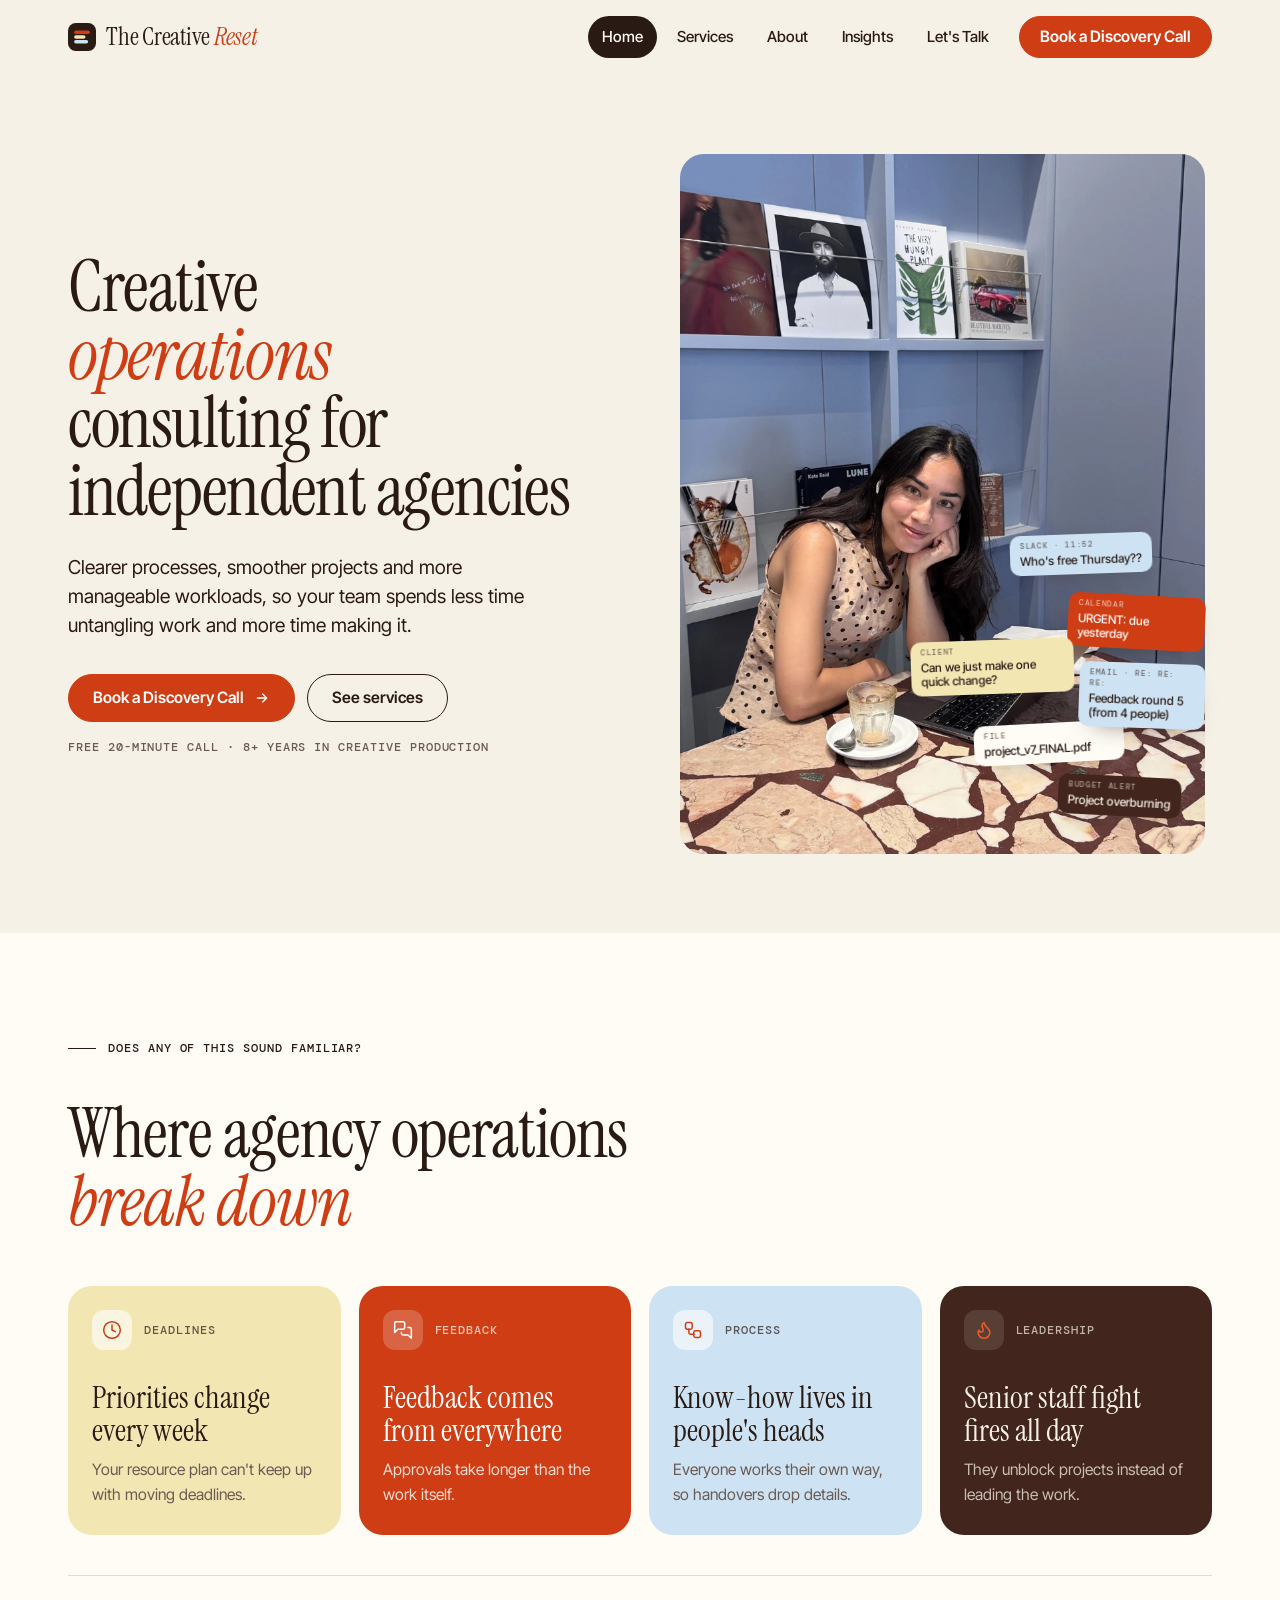
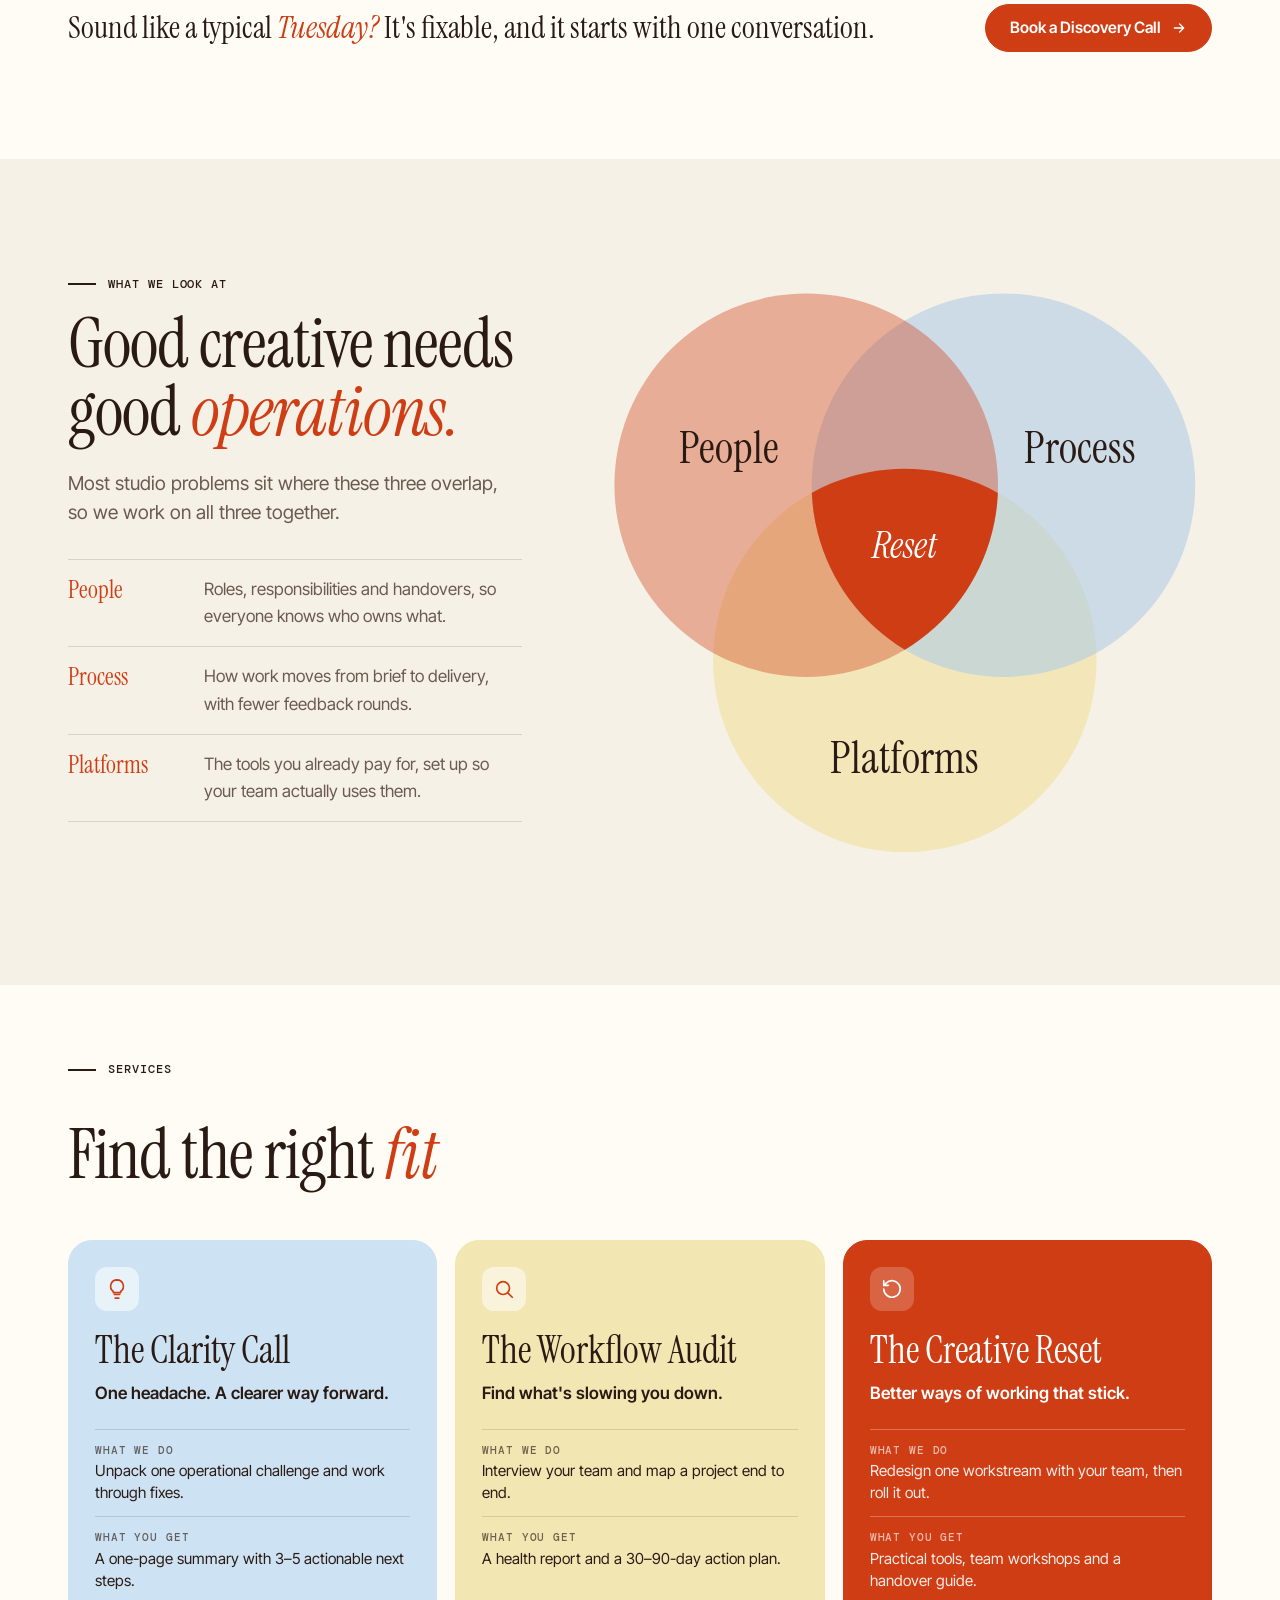
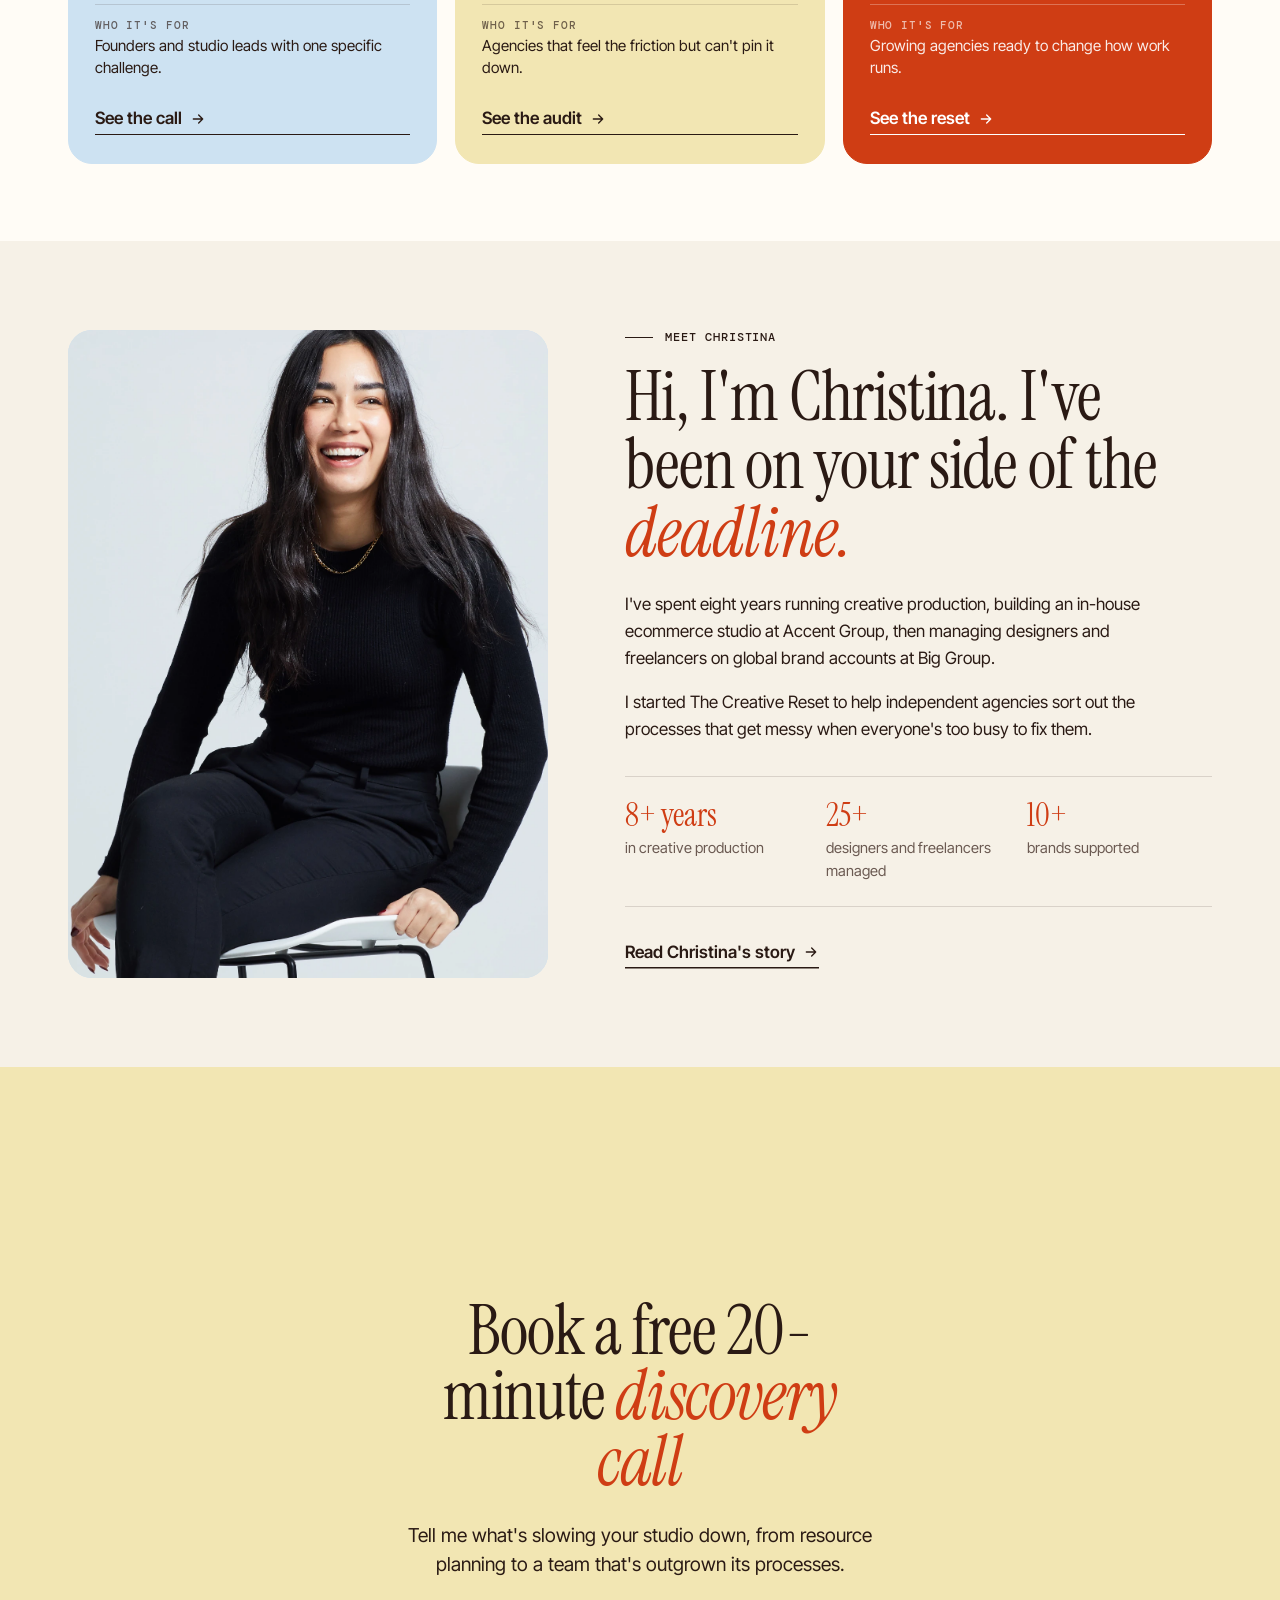
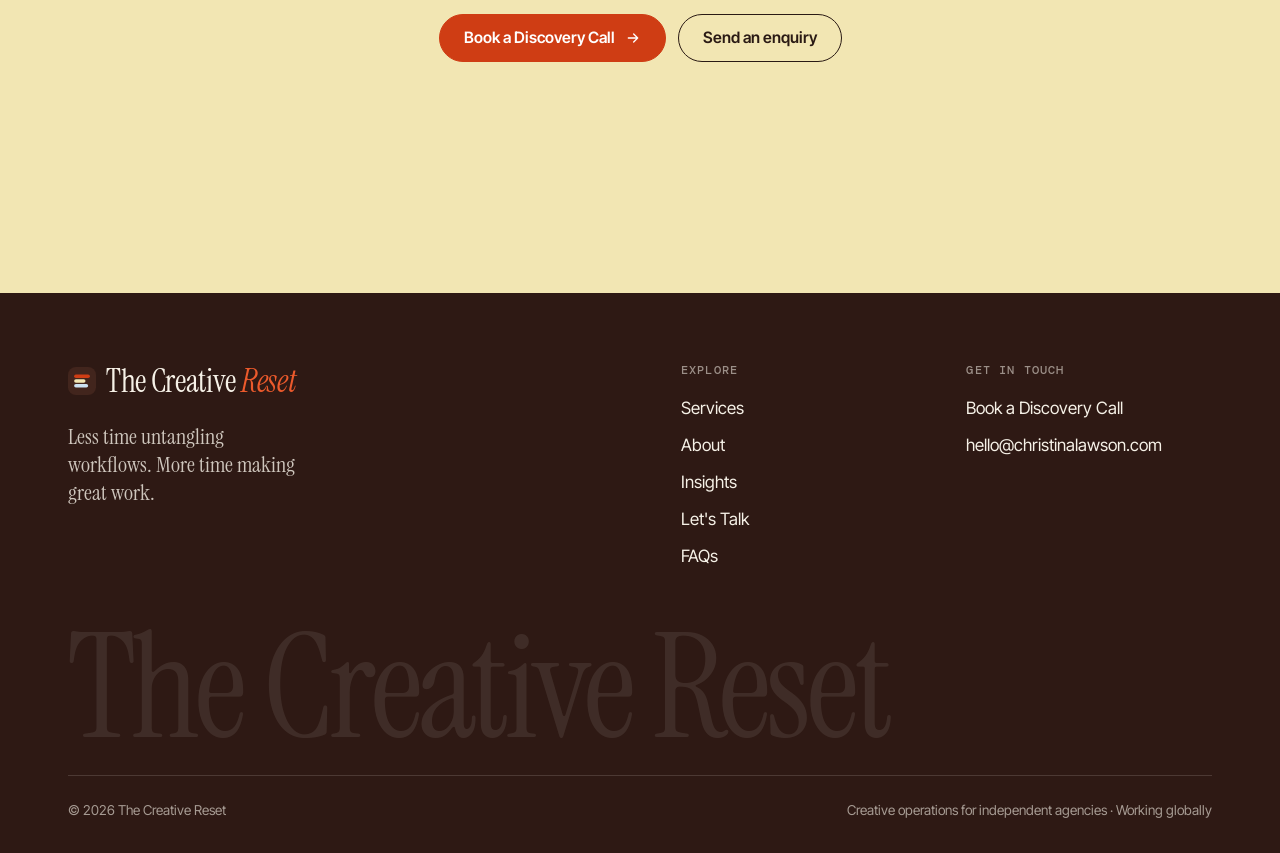
==== commit 497cb348: "Services: clearer service blocks and simpler overview cards - Each service block: white/eggshell "Wh" ====
--- a/index.html
+++ b/index.html
@@ -12,7 +12,7 @@
 <link rel="preconnect" href="https://fonts.googleapis.com">
 <link rel="preconnect" href="https://fonts.gstatic.com" crossorigin>
 <link rel="stylesheet" href="https://fonts.googleapis.com/css2?family=DM+Mono:wght@500&family=Instrument+Serif:ital@0;1&family=Inter+Tight:wght@400;500;600&display=swap">
-<link rel="stylesheet" href="assets/site.css?v=33">
+<link rel="stylesheet" href="assets/site.css?v=41">
 </head>
 <body>
 <a class="skip" href="#main">Skip to content</a>
@@ -114,7 +114,6 @@
     <div class="pathway svc-overview">
       <a class="offer offer--sky" href="services.html#clarity">
         <span class="offer__icon"><svg viewBox="0 0 24 24" fill="none" stroke="currentColor" stroke-width="1.8" stroke-linecap="round" stroke-linejoin="round" aria-hidden="true"><path d="M9 18h6M10 22h4"/><path d="M12 2a7 7 0 0 0-4 12.7V16h8v-1.3A7 7 0 0 0 12 2z"/></svg></span>
-        <span class="label">01 · Untangle · 90 minutes</span>
         <h3>The Clarity Call</h3>
         <p class="offer__tag">One headache. A clearer way forward.</p>
         <dl class="offer__rows">
@@ -126,7 +125,6 @@
       </a>
       <a class="offer offer--butter" href="services.html#audit">
         <span class="offer__icon"><svg viewBox="0 0 24 24" fill="none" stroke="currentColor" stroke-width="1.8" stroke-linecap="round" stroke-linejoin="round" aria-hidden="true"><circle cx="11" cy="11" r="7"/><path d="m21 21-4.3-4.3"/></svg></span>
-        <span class="label">02 · Diagnose · 1–2 weeks</span>
         <h3>The Workflow Audit</h3>
         <p class="offer__tag">Find what's slowing you down.</p>
         <dl class="offer__rows">
@@ -138,7 +136,6 @@
       </a>
       <a class="offer offer--tomato" href="services.html#reset">
         <span class="offer__icon"><svg viewBox="0 0 24 24" fill="none" stroke="currentColor" stroke-width="1.8" stroke-linecap="round" stroke-linejoin="round" aria-hidden="true"><path d="M3 12a9 9 0 1 0 2.6-6.4L3 8"/><path d="M3 3v5h5"/></svg></span>
-        <span class="label">03 · Redesign · 4–6 weeks</span>
         <h3>The Creative Reset</h3>
         <p class="offer__tag">Better ways of working that stick.</p>
         <dl class="offer__rows">
@@ -204,6 +201,6 @@
     <div class="footer__base"><span>© <span data-year>2026</span> The Creative Reset</span><span>Creative operations for independent agencies · Working globally</span></div>
   </div>
 </footer>
-<script src="assets/site.js?v=33"></script>
+<script src="assets/site.js?v=41"></script>
 </body>
 </html>
--- a/assets/site.css
+++ b/assets/site.css
@@ -388,9 +388,8 @@
 .svc-overview__title { margin: clamp(48px, 6vw, 80px) 0 22px; font: 400 clamp(1.8rem, 2.8vw, 2.4rem)/1.05 var(--serif); }
 .svc-overview__title em { font-style: italic; color: var(--tomato); }
 /* Overview cards share one grid, so every card's rows line up and the cards end level */
-.svc-overview .offer { display: grid; grid-template-rows: subgrid; grid-row: span 8; gap: 0; align-content: start; }
-.svc-overview .offer .label { margin-top: 18px; }
-.svc-overview .offer h3 { margin-top: 14px; }
+.svc-overview .offer { display: grid; grid-template-rows: subgrid; grid-row: span 7; gap: 0; align-content: start; }
+.svc-overview .offer h3 { margin-top: 20px; }
 .svc-overview .offer .offer__tag { margin-top: 10px; }
 .offer__rows { display: contents; }
 .offer__rows div:first-child { margin-top: 22px; }
@@ -536,7 +535,7 @@
 .quote--sky, .quote--butter { font: 400 clamp(1.25rem, 1.7vw, 1.45rem)/1.3 var(--serif); }
 .quote--sky { background: var(--sky); }
 .quote--butter { background: var(--butter); }
-.quote--tomato, .quote--roast { font: 400 clamp(1.08rem, 1.3vw, 1.22rem)/1.3 var(--serif); }
+.quote--tomato, .quote--roast { font: 400 clamp(1.25rem, 1.7vw, 1.45rem)/1.3 var(--serif); }
 .quote--tomato { background: var(--tomato); color: #fff; }
 .quote--tomato .quote__avatar { background: var(--paper); color: var(--tomato); }
 .quote--roast { background: var(--roast); color: var(--oat); }
@@ -700,3 +699,23 @@
 .faq details p { margin: -4px 0 22px; max-width: 62ch; color: var(--ink-soft); }
 .faq details a { color: var(--tomato); }
 @media (max-width: 760px) { .faq__group { grid-template-columns: 1fr; } .faq__h { position: static; } }
+
+/* Service blocks: on the right, a white box of steps and a coloured box of deliverables.
+   Both columns stretch to the same height, so the boxes line up with the text on the left. */
+.svc__intro .h2 { margin-top: 0; }
+.svc .svc__grid { align-items: stretch; }
+.svc .svc__intro { display: flex; flex-direction: column; align-items: flex-start; }
+.svc .svc__intro .btn { margin-top: auto; }
+.svc .svc__intro .facts { align-self: stretch; }
+.svc .svc__lists { display: flex; flex-direction: column; gap: 14px; }
+.svc .svc__lists > * { flex: 1; }
+.svc__box, .svc .svc__get { padding: clamp(18px, 2.2vw, 24px); border-radius: var(--radius); }
+/* The steps box takes the opposite of the section background: eggshell on white, white on eggshell */
+.svc__box { background: var(--paper); }
+.section--paper .svc__box { background: var(--oat); }
+#clarity .svc__get { background: var(--sky); }
+.svc .svc__box .tiles { gap: 14px 24px; }
+.svc .svc__box .tiles li { padding: 0; background: none; box-shadow: none; transform: none; }
+.svc .svc__box .tiles i { background: var(--oat); }
+.section--paper .svc__box .tiles i { background: var(--paper); }
+.svc .svc__get .checks { gap: 10px; }
